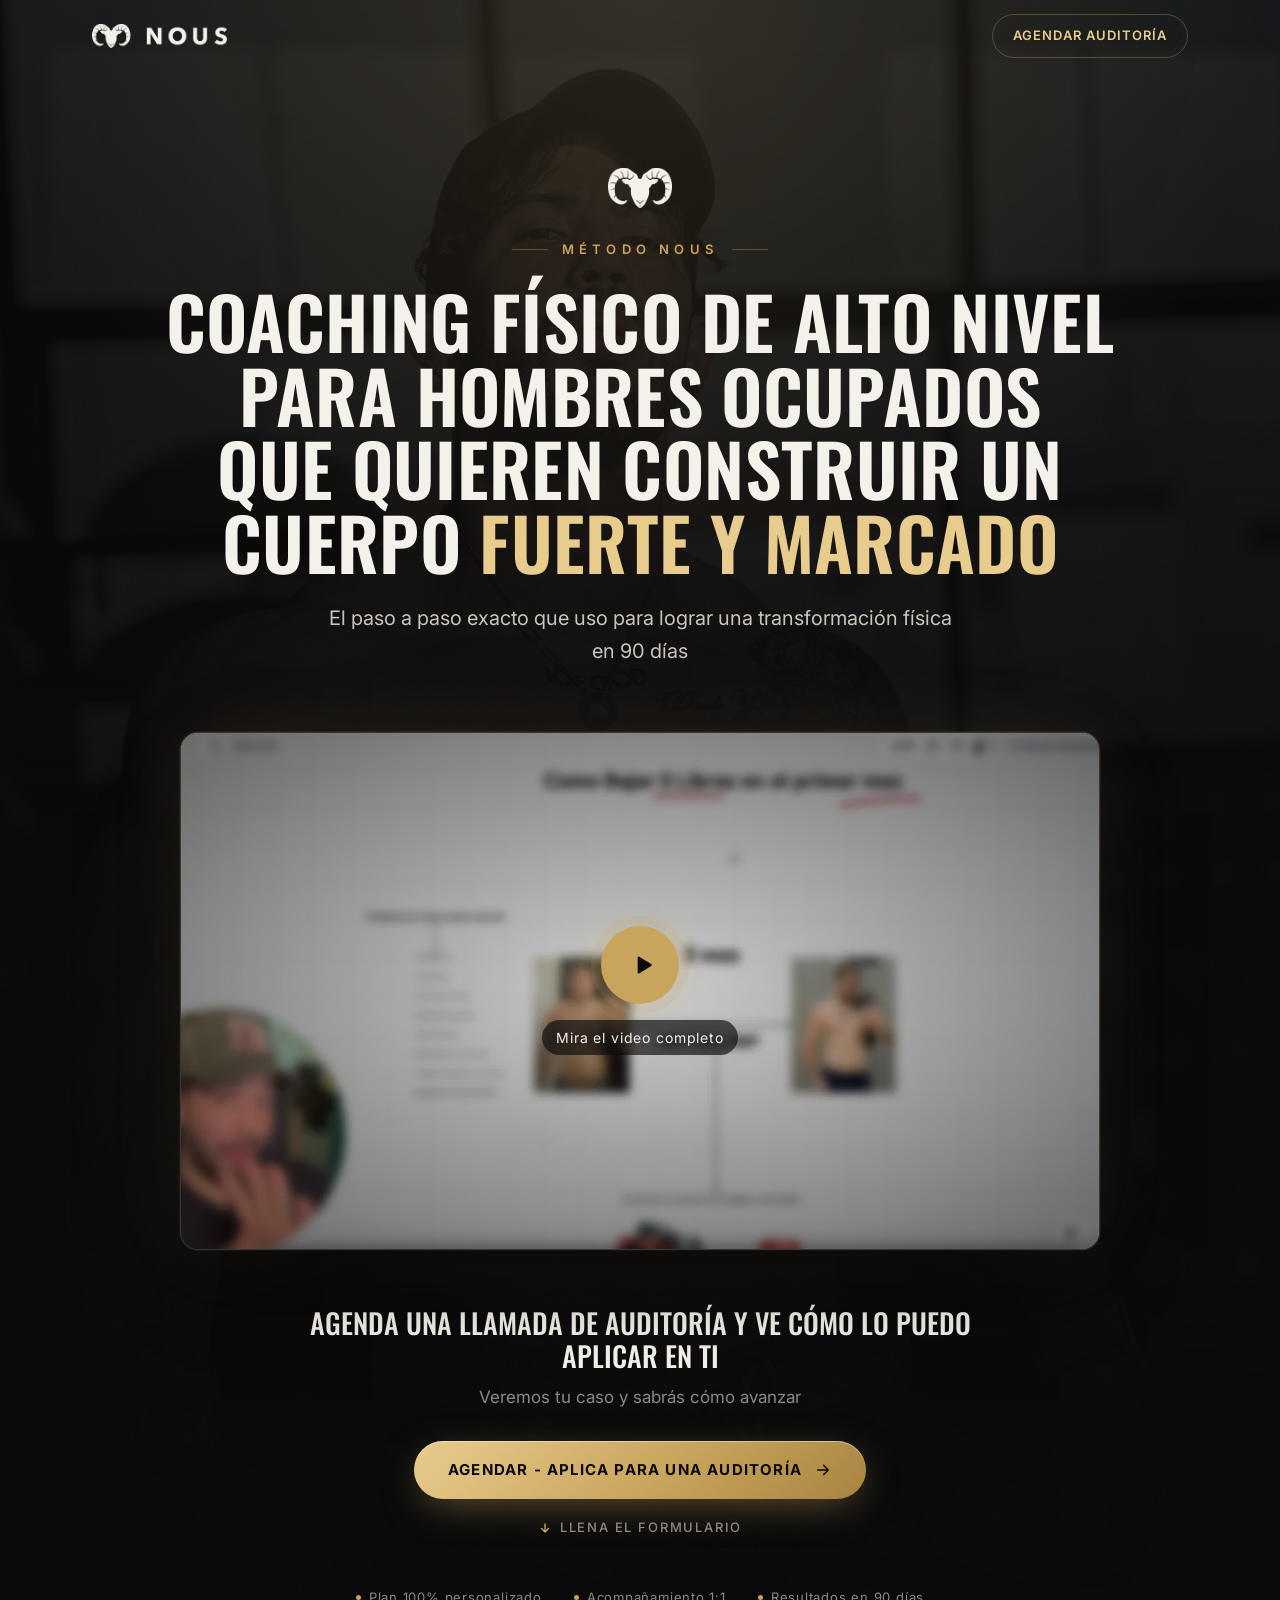
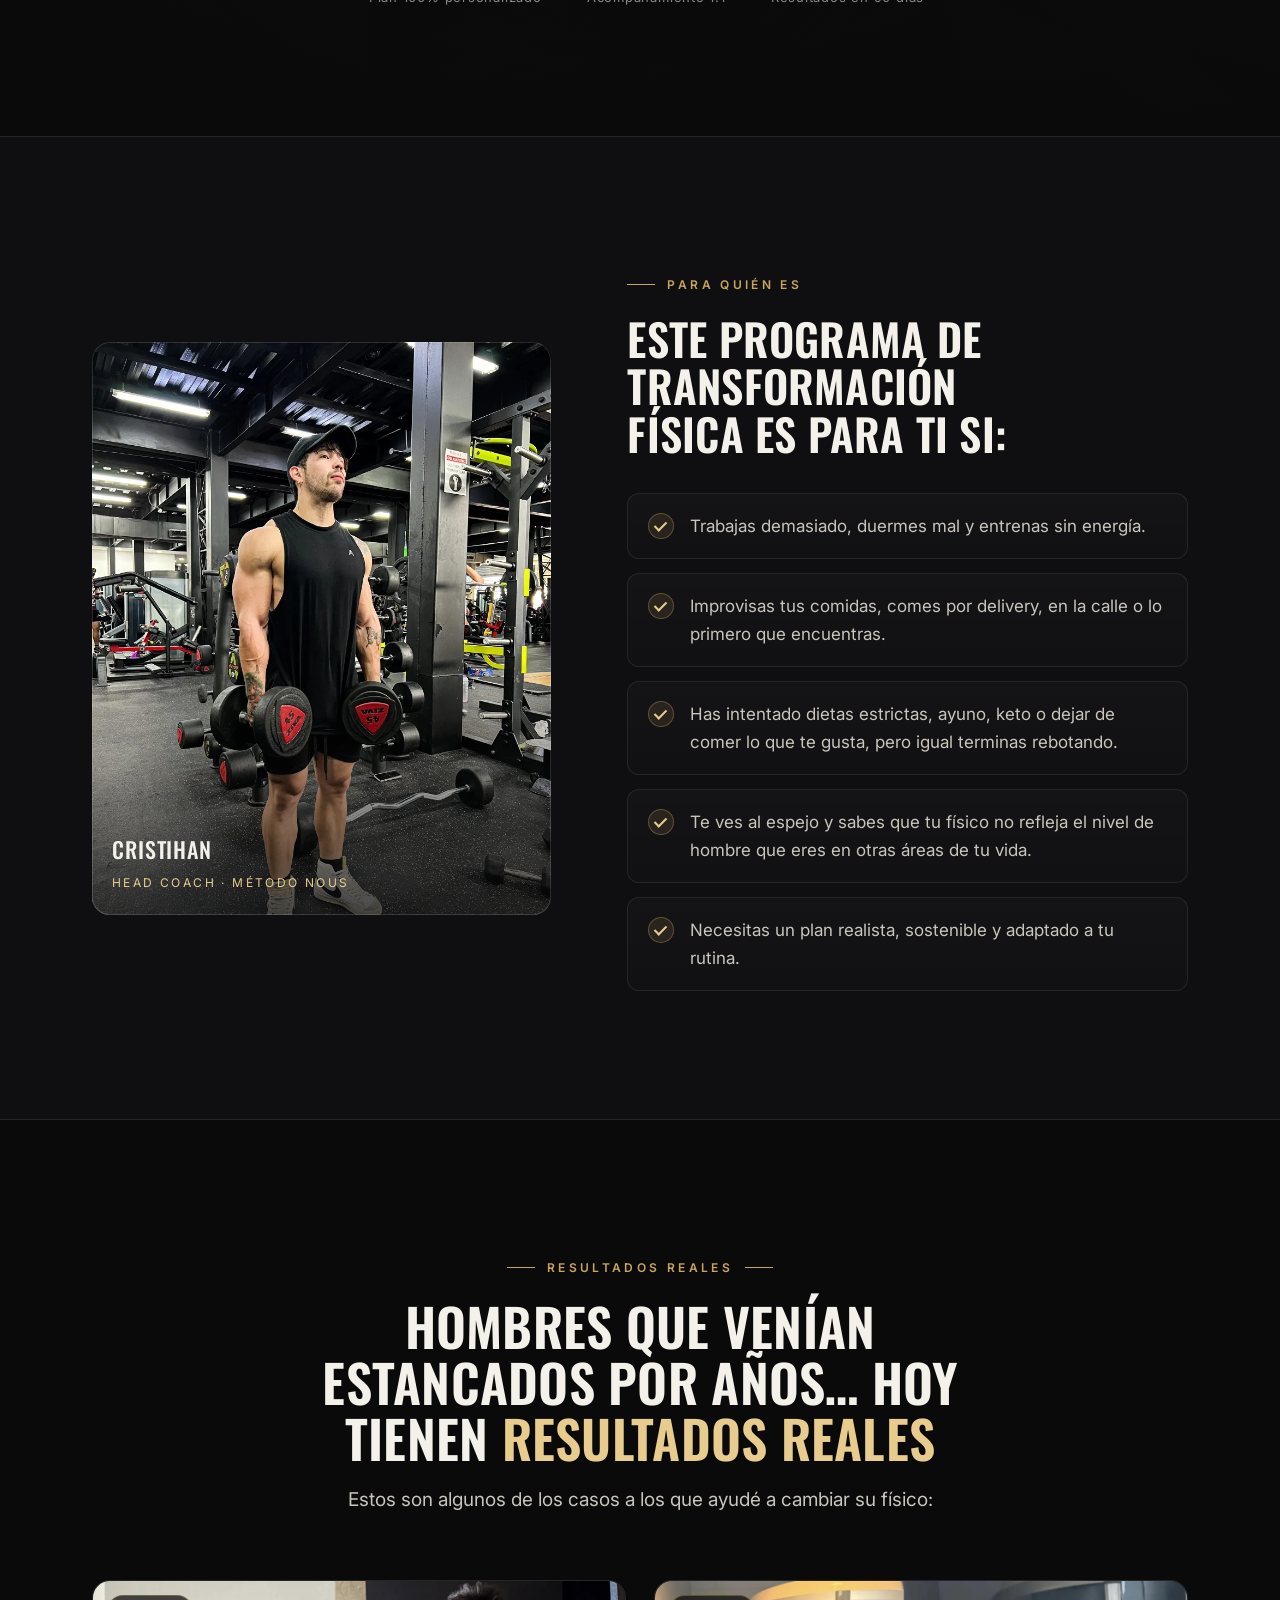
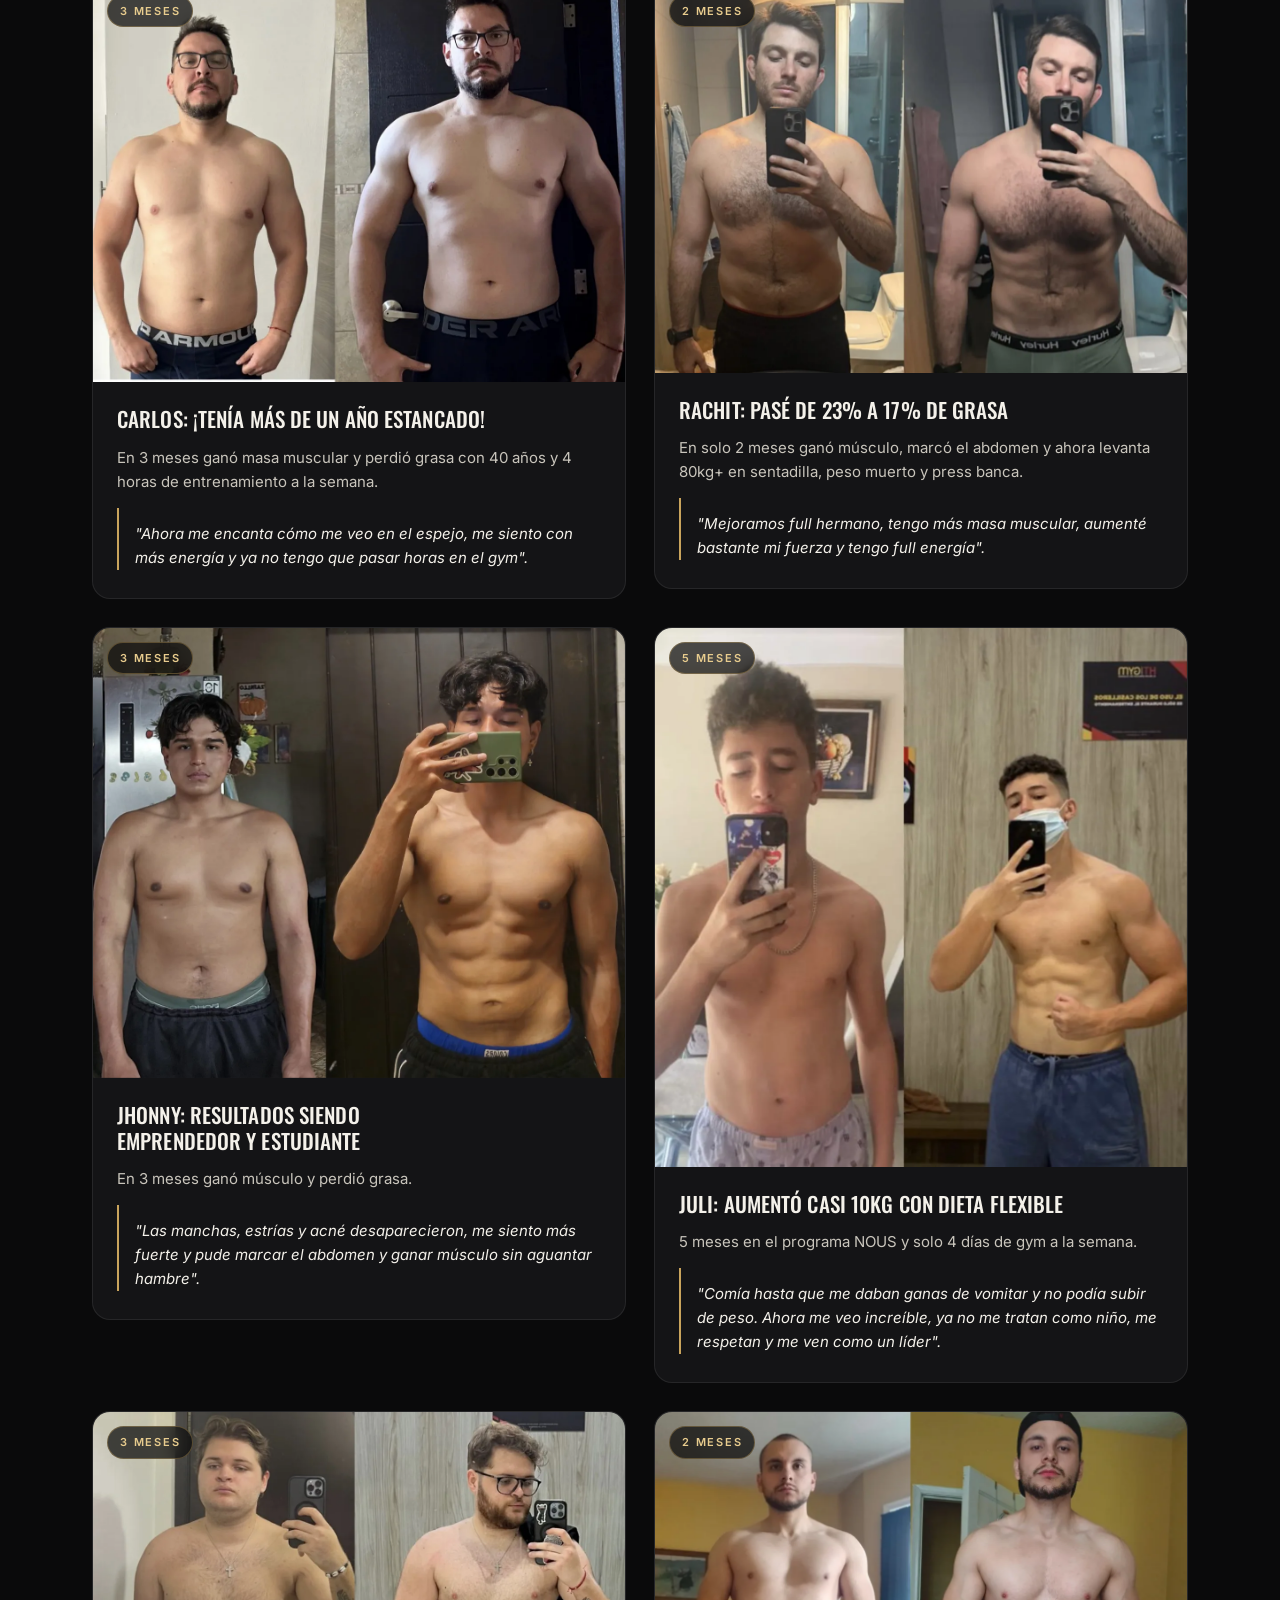
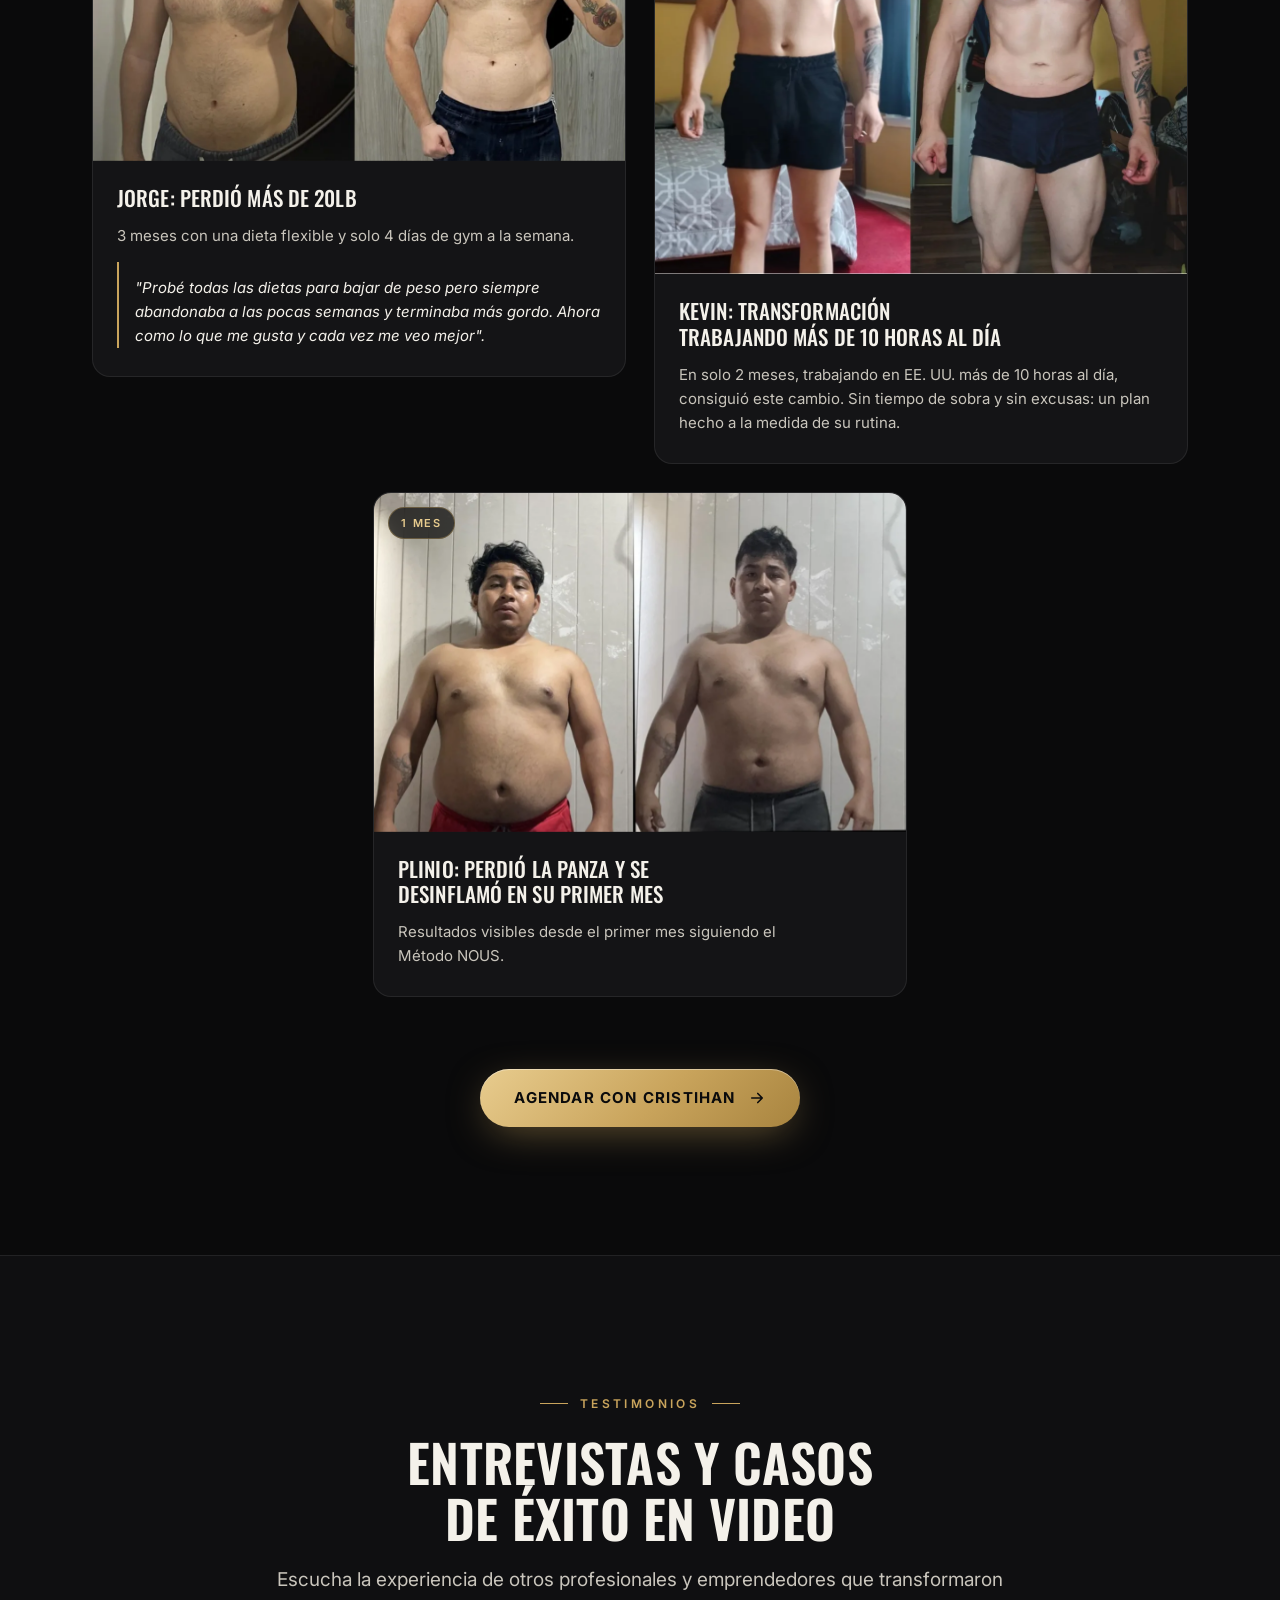
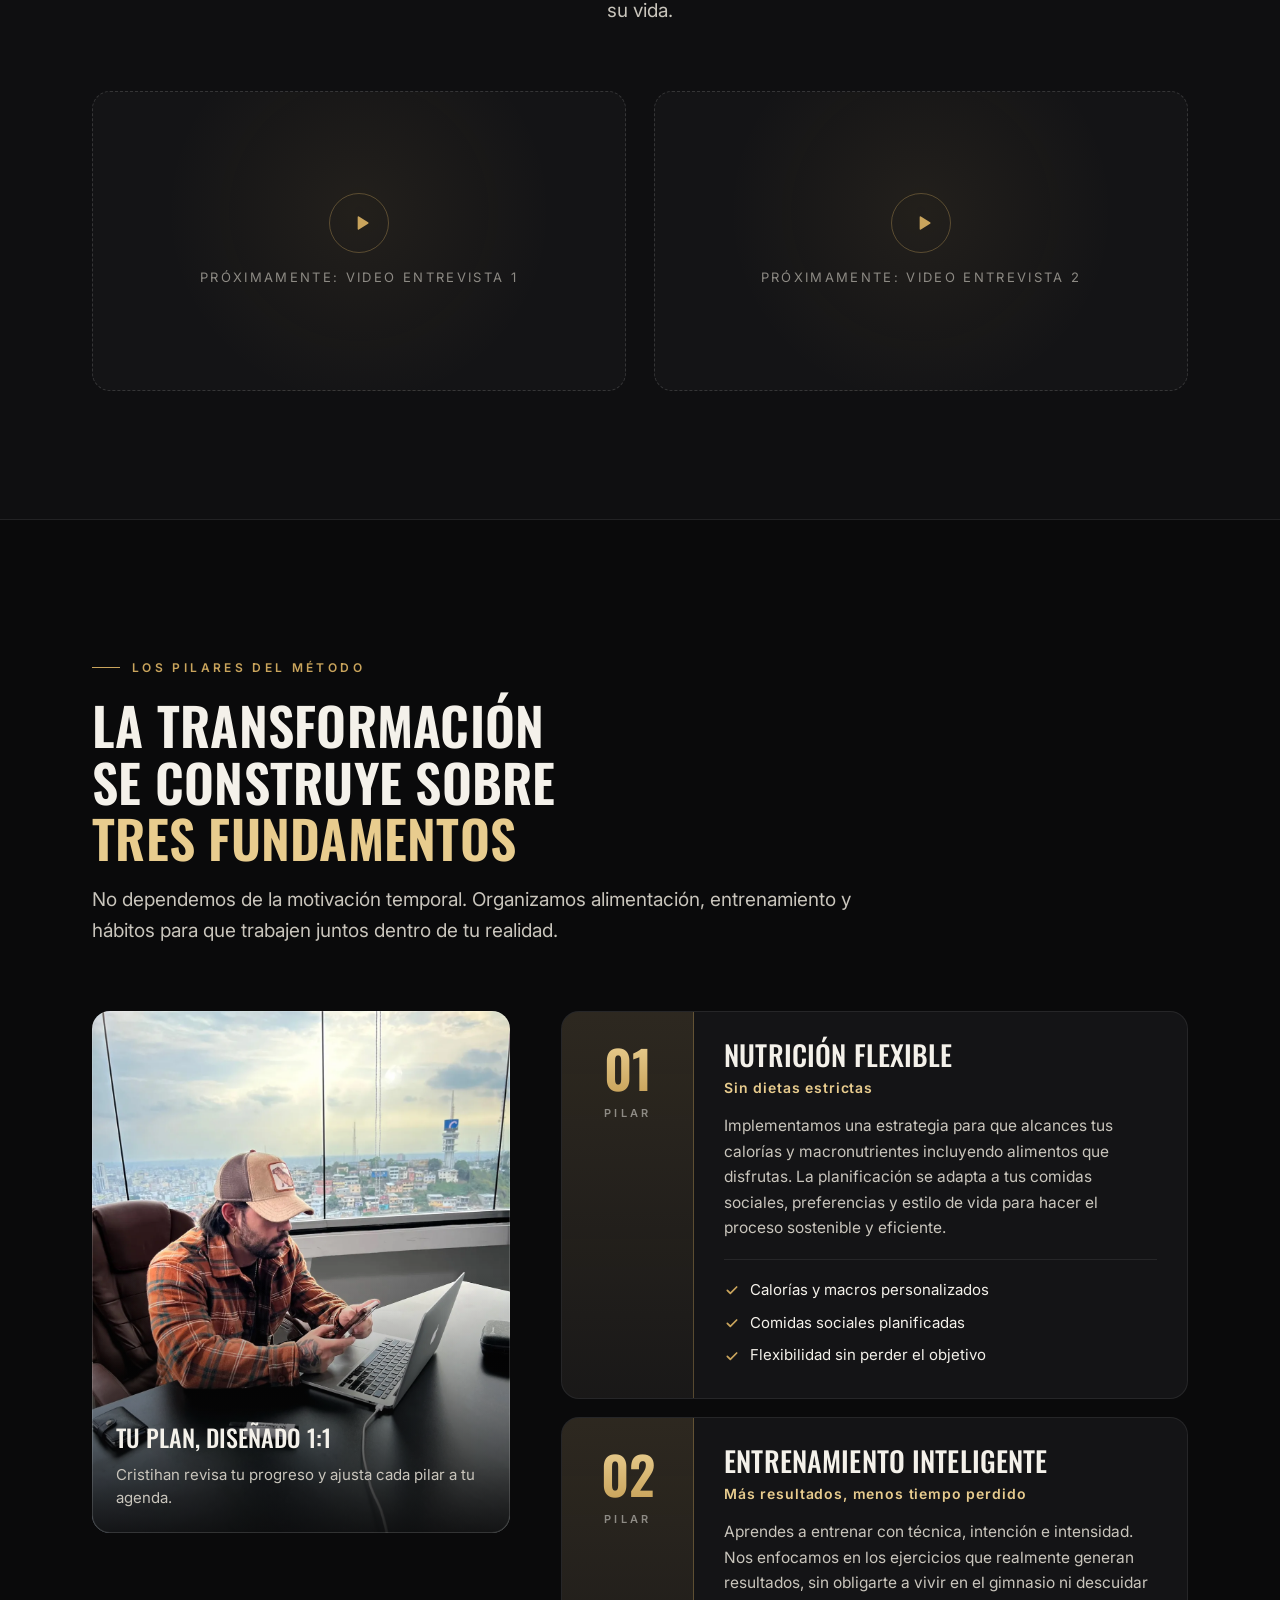
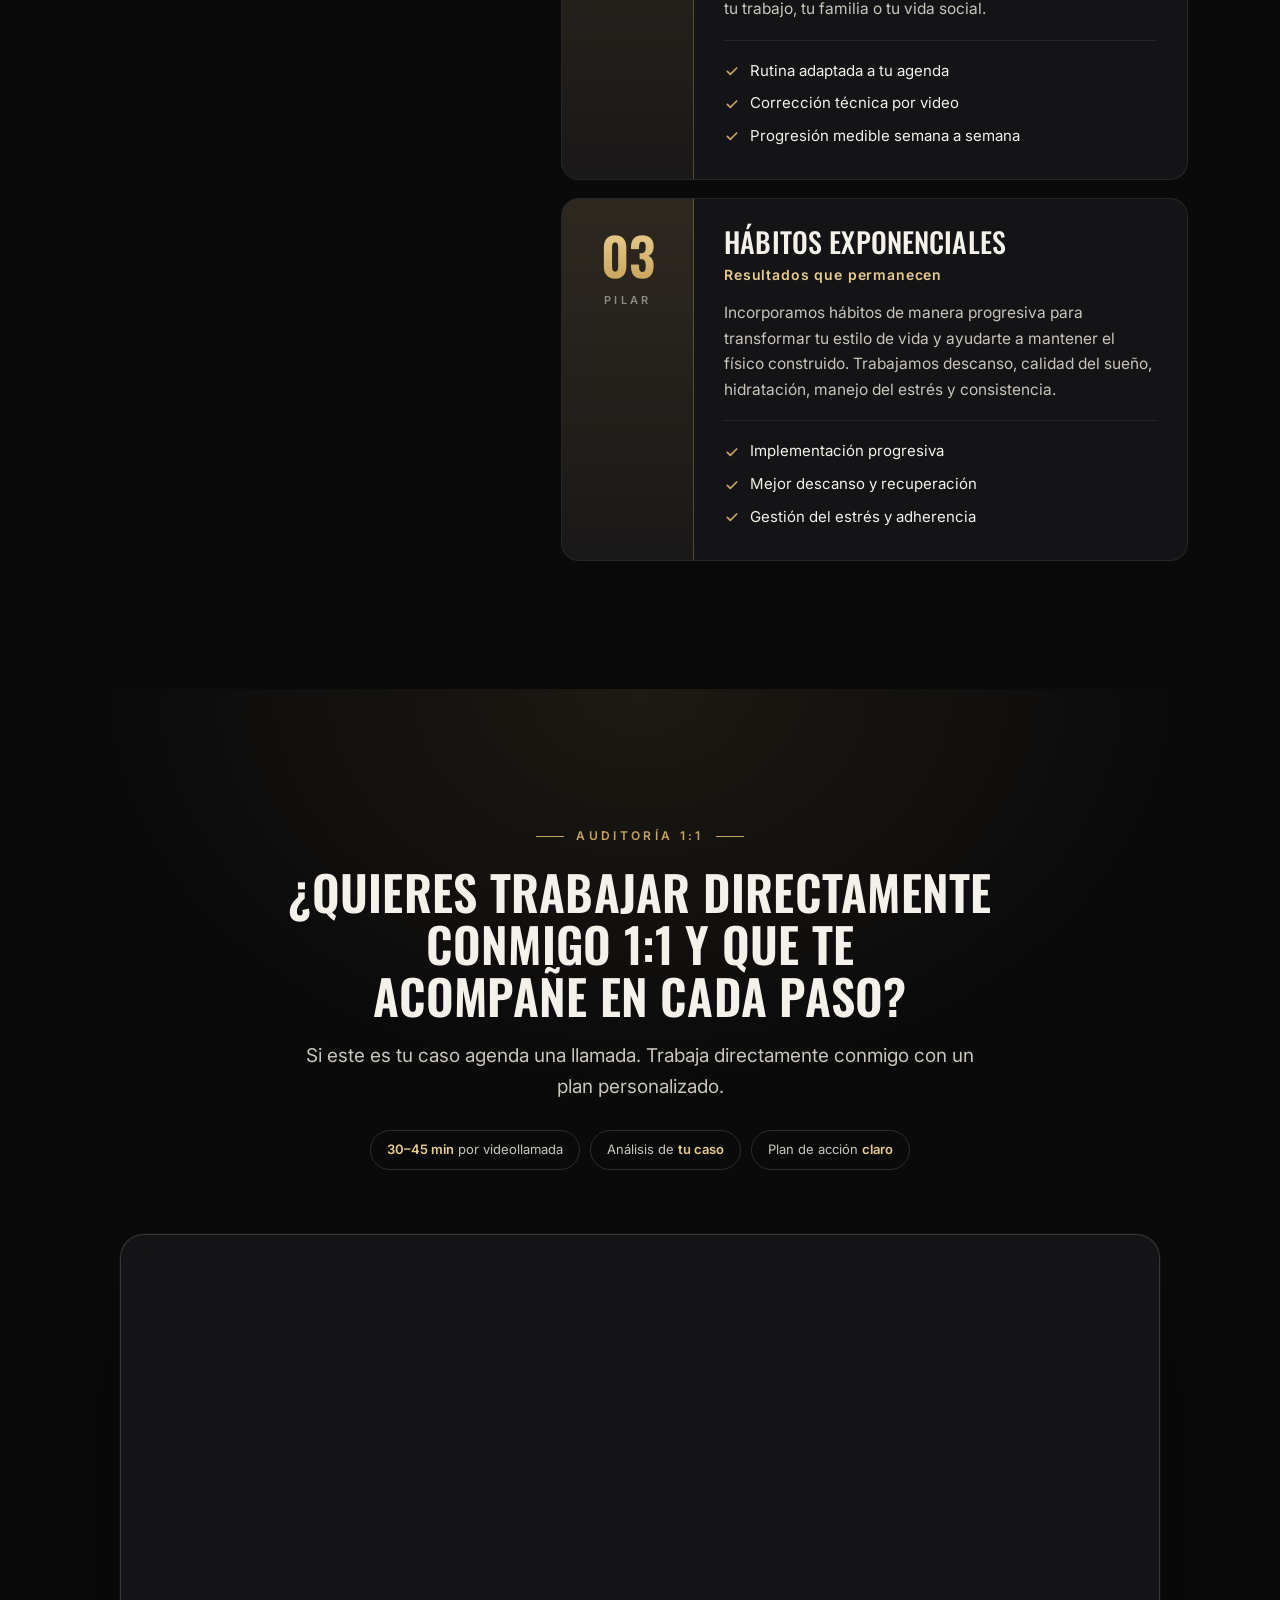
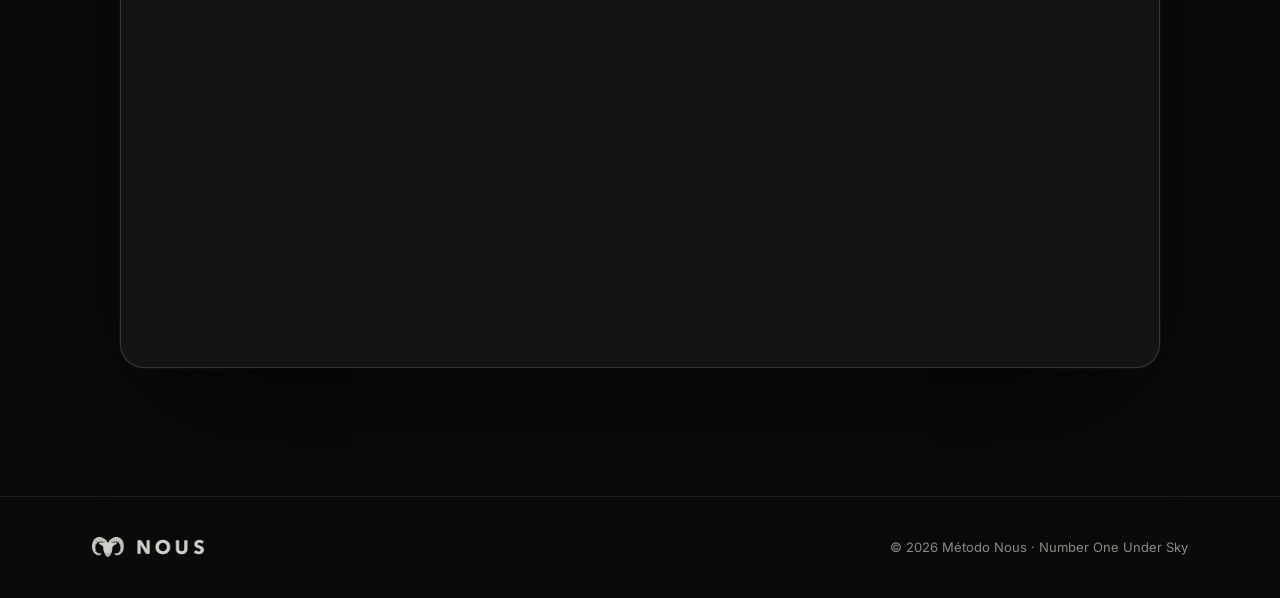
==== index.html @ 7b887620 "Video: vuelve a la miniatura con clic en computador y reproductor directo en celular La capa sobre e" ====
<!DOCTYPE html>
<html lang="es" class="no-js">
<head>
    <meta charset="UTF-8">
    <meta name="viewport" content="width=device-width, initial-scale=1.0, viewport-fit=cover">
    <title>Método Nous - Coaching Físico de Alto Nivel</title>
    <meta name="description" content="Coaching físico de alto nivel para hombres ocupados que quieren construir un cuerpo fuerte y marcado. Transformación física en 90 días.">
    <meta name="theme-color" content="#0a0a0b">
    <link rel="icon" type="image/png" href="assets/favicon.png">
    <link rel="apple-touch-icon" href="assets/apple-touch-icon.png">
    <meta property="og:title" content="Método Nous - Coaching Físico de Alto Nivel">
    <meta property="og:description" content="El paso a paso exacto para lograr una transformación física en 90 días.">
    <meta property="og:image" content="assets/cristihan-gym.webp">

    <link rel="preconnect" href="https://fonts.googleapis.com">
    <link rel="preconnect" href="https://fonts.gstatic.com" crossorigin>
    <link href="https://fonts.googleapis.com/css2?family=Inter:wght@400;500;600;700&family=Oswald:wght@400;500;600&display=swap" rel="stylesheet">
    <link rel="preload" as="image" href="assets/cristihan-gym.webp">
    <link rel="stylesheet" href="styles.css?v=20260930c">
    <script>document.documentElement.classList.remove('no-js');</script>

    <!-- CSS y JS de Calendly para el widget nativo -->
    <link href="https://assets.calendly.com/assets/external/widget.css" rel="stylesheet">
    <script src="https://assets.calendly.com/assets/external/widget.js" type="text/javascript" async></script>
</head>
<body>

    <nav class="nav" aria-label="Principal">
        <div class="container nav-inner">
            <a href="#" class="brand" aria-label="Método Nous - inicio"><img src="assets/logo-nous.png" alt="NOUS" width="600" height="107"></a>
            <a href="#agenda-section" class="btn-ghost">Agendar auditoría</a>
        </div>
    </nav>

    <!-- 1. HERO SECTION -->
    <header class="hero">
        <div class="hero-bg" aria-hidden="true"></div>
        <div class="container">
            <img class="hero-mark reveal" src="assets/nous-carnero.png" alt="" aria-hidden="true" width="600" height="374">
            <h1 class="reveal">MÉTODO NOUS</h1>
            <h2 class="reveal" data-delay="1">Coaching físico de alto nivel para hombres ocupados que quieren construir un cuerpo <em>fuerte y marcado</em></h2>
            <p class="hero-sub reveal" data-delay="2">El paso a paso exacto que uso para lograr una transformación física en 90 días</p>

            <!-- Video Principal (Vimeo): pon el ID del video en data-vimeo-id -->
            <div class="hero-video reveal" data-delay="3">
                <div class="video-frame video-container-vimeo" data-vimeo-id="1231065280" data-ready-label="Mira el video completo" aria-label="Video principal Método Nous">
                    <div class="video-placeholder is-thumb" style="--poster: url('assets/video-miniatura.webp')">
                        <span class="play-btn" aria-hidden="true">
                            <svg viewBox="0 0 24 24" fill="currentColor"><path d="M8 5.14v13.72a1 1 0 0 0 1.5.86l11-6.86a1 1 0 0 0 0-1.72l-11-6.86A1 1 0 0 0 8 5.14Z"/></svg>
                        </span>
                        <span data-video-label>Video disponible muy pronto</span>
                    </div>
                </div>
            </div>

            <p class="sub-cta reveal">Agenda una llamada de auditoría y ve cómo lo puedo aplicar en ti</p>
            <p class="sub-cta-note reveal">Veremos tu caso y sabrás cómo avanzar</p>

            <!-- Botón de anclaje que baja directo al Calendly -->
            <a href="#agenda-section" class="btn-cta reveal">
                AGENDAR - Aplica para una auditoría
                <svg viewBox="0 0 24 24" fill="none" stroke="currentColor" stroke-width="2.2" stroke-linecap="round" stroke-linejoin="round" aria-hidden="true"><path d="M5 12h14M13 6l6 6-6 6"/></svg>
            </a>
            <div>
                <p class="form-hint">
                    <svg viewBox="0 0 24 24" fill="none" stroke="currentColor" stroke-width="2.4" stroke-linecap="round" stroke-linejoin="round" aria-hidden="true"><path d="M12 5v14M6 13l6 6 6-6"/></svg>
                    Llena el formulario
                </p>
            </div>

            <div class="trust-row reveal">
                <span>Plan 100% personalizado</span>
                <span>Acompañamiento 1:1</span>
                <span>Resultados en 90 días</span>
            </div>
        </div>
    </header>

    <main>
        <!-- 2. QUALIFICATION SECTION (Para quién es) -->
        <section class="section qualification">
            <div class="container split">
                <figure class="portrait reveal" style="margin:0">
                    <img src="assets/cristihan-entreno.webp" alt="Cristihan entrenando con mancuernas" loading="lazy" width="841" height="1125">
                    <figcaption class="portrait-tag">
                        <div>
                            <strong>Cristihan</strong>
                            <span>Head Coach · Método Nous</span>
                        </div>
                    </figcaption>
                </figure>

                <div>
                    <span class="eyebrow reveal">Para quién es</span>
                    <h3 class="reveal" data-delay="1">Este programa de transformación física es para ti si:</h3>
                    <ul class="check-list">
                        <li class="reveal">Trabajas demasiado, duermes mal y entrenas sin energía.</li>
                        <li class="reveal" data-delay="1">Improvisas tus comidas, comes por delivery, en la calle o lo primero que encuentras.</li>
                        <li class="reveal" data-delay="2">Has intentado dietas estrictas, ayuno, keto o dejar de comer lo que te gusta, pero igual terminas rebotando.</li>
                        <li class="reveal" data-delay="1">Te ves al espejo y sabes que tu físico no refleja el nivel de hombre que eres en otras áreas de tu vida.</li>
                        <li class="reveal" data-delay="2">Necesitas un plan realista, sostenible y adaptado a tu rutina.</li>
                    </ul>
                </div>
            </div>
        </section>

        <!-- 3. CASOS DE ÉXITO (Antes y Después) -->
        <section class="section results-gallery">
            <div class="container">
                <div class="section-head center">
                    <span class="eyebrow reveal">Resultados reales</span>
                    <h3 class="section-title reveal" data-delay="1">Hombres que venían estancados por años… hoy tienen <span class="gold">resultados reales</span></h3>
                    <p class="section-lead reveal" data-delay="2">Estos son algunos de los casos a los que ayudé a cambiar su físico:</p>
                </div>

                <div class="grid-casos">
                    <!-- Caso Carlos -->
                    <article class="caso-card reveal">
                        <div class="caso-media" data-label="Foto Carlos">
                            <span class="caso-badge">3 meses</span>
                            <img src="assets/carlos.webp" alt="Carlos - Transformación Física Método Nous" loading="lazy">
                        </div>
                        <div class="caso-body">
                            <h4>Carlos: ¡tenía más de un año estancado!</h4>
                            <p>En 3 meses ganó masa muscular y perdió grasa con 40 años y 4 horas de entrenamiento a la semana.</p>
                            <blockquote>"Ahora me encanta cómo me veo en el espejo, me siento con más energía y ya no tengo que pasar horas en el gym".</blockquote>
                        </div>
                    </article>

                    <!-- Caso Rachit -->
                    <article class="caso-card reveal" data-delay="1">
                        <div class="caso-media" data-label="Foto Rachit">
                            <span class="caso-badge">2 meses</span>
                            <img src="assets/rachit.webp" alt="Rachit - Transformación Física Método Nous" loading="lazy">
                        </div>
                        <div class="caso-body">
                            <h4>Rachit: Pasé de 23% a 17% de grasa</h4>
                            <p>En solo 2 meses ganó músculo, marcó el abdomen y ahora levanta 80kg+ en sentadilla, peso muerto y press banca.</p>
                            <blockquote>"Mejoramos full hermano, tengo más masa muscular, aumenté bastante mi fuerza y tengo full energía".</blockquote>
                        </div>
                    </article>

                    <!-- Caso Jhonny -->
                    <article class="caso-card reveal" data-delay="2">
                        <div class="caso-media" data-label="Foto Jhonny">
                            <span class="caso-badge">3 meses</span>
                            <img src="assets/jhonny.webp" alt="Jhonny - Transformación Física Método Nous" loading="lazy">
                        </div>
                        <div class="caso-body">
                            <h4>Jhonny: Resultados siendo emprendedor y estudiante</h4>
                            <p>En 3 meses ganó músculo y perdió grasa.</p>
                            <blockquote>"Las manchas, estrías y acné desaparecieron, me siento más fuerte y pude marcar el abdomen y ganar músculo sin aguantar hambre".</blockquote>
                        </div>
                    </article>

                    <!-- Caso Juli -->
                    <article class="caso-card reveal">
                        <div class="caso-media" data-label="Foto Juli">
                            <span class="caso-badge">5 meses</span>
                            <img src="assets/juli.webp" alt="Juli - Aumento de masa muscular Método Nous" loading="lazy">
                        </div>
                        <div class="caso-body">
                            <h4>Juli: Aumentó casi 10kg con dieta flexible</h4>
                            <p>5 meses en el programa NOUS y solo 4 días de gym a la semana.</p>
                            <blockquote>"Comía hasta que me daban ganas de vomitar y no podía subir de peso. Ahora me veo increíble, ya no me tratan como niño, me respetan y me ven como un líder".</blockquote>
                        </div>
                    </article>

                    <!-- Caso Jorge -->
                    <article class="caso-card reveal" data-delay="1">
                        <div class="caso-media" data-label="Foto Jorge">
                            <span class="caso-badge">3 meses</span>
                            <img src="assets/jorge.webp" alt="Jorge - Adiós al efecto rebote Método Nous" loading="lazy">
                        </div>
                        <div class="caso-body">
                            <h4>Jorge: Perdió más de 20lb</h4>
                            <p>3 meses con una dieta flexible y solo 4 días de gym a la semana.</p>
                            <blockquote>"Probé todas las dietas para bajar de peso pero siempre abandonaba a las pocas semanas y terminaba más gordo. Ahora como lo que me gusta y cada vez me veo mejor".</blockquote>
                        </div>
                    </article>

                    <!-- Caso Kevin -->
                    <article class="caso-card reveal" data-delay="2">
                        <div class="caso-media" data-label="Foto Kevin">
                            <span class="caso-badge">2 meses</span>
                            <img src="assets/kevin.webp" alt="Kevin - Transformación Física Método Nous" loading="lazy">
                        </div>
                        <div class="caso-body">
                            <h4>Kevin: Transformación trabajando más de 10 horas al día</h4>
                            <p>En solo 2 meses, trabajando en EE. UU. más de 10 horas al día, consiguió este cambio. Sin tiempo de sobra y sin excusas: un plan hecho a la medida de su rutina.</p>
                        </div>
                    </article>

                    <!-- Caso Plinio -->
                    <article class="caso-card reveal">
                        <div class="caso-media" data-label="Foto Plinio">
                            <span class="caso-badge">1 mes</span>
                            <img src="assets/plinio.webp" alt="Plinio - Transformación Física Método Nous" loading="lazy">
                        </div>
                        <div class="caso-body">
                            <h4>Plinio: Perdió la panza y se desinflamó en su primer mes</h4>
                            <p>Resultados visibles desde el primer mes siguiendo el Método NOUS.</p>
                        </div>
                    </article>
                </div>

                <div class="section-cta reveal">
                    <a href="#agenda-section" class="btn-cta">
                        AGENDAR CON CRISTIHAN
                        <svg viewBox="0 0 24 24" fill="none" stroke="currentColor" stroke-width="2.2" stroke-linecap="round" stroke-linejoin="round" aria-hidden="true"><path d="M5 12h14M13 6l6 6-6 6"/></svg>
                    </a>
                </div>
            </div>
        </section>

        <!-- 4. ENTREVISTAS / TESTIMONIOS EN VIDEO -->
        <section class="section video-testimonials">
            <div class="container">
                <div class="section-head center">
                    <span class="eyebrow reveal">Testimonios</span>
                    <h3 class="section-title reveal" data-delay="1">Entrevistas y casos de éxito en video</h3>
                    <p class="section-lead reveal" data-delay="2">Escucha la experiencia de otros profesionales y emprendedores que transformaron su vida.</p>
                </div>
                <div class="video-grid-placeholder">
                    <!-- Para activar: pon el ID de Vimeo en data-vimeo-id -->
                    <div class="video-box reveal" data-vimeo-id="" data-ready-label="Ver entrevista" aria-label="Video entrevista 1">
                        <span class="play-btn" aria-hidden="true"><svg viewBox="0 0 24 24" fill="currentColor"><path d="M8 5.14v13.72a1 1 0 0 0 1.5.86l11-6.86a1 1 0 0 0 0-1.72l-11-6.86A1 1 0 0 0 8 5.14Z"/></svg></span>
                        <p data-video-label>Próximamente: Video Entrevista 1</p>
                    </div>
                    <div class="video-box reveal" data-delay="1" data-vimeo-id="" data-ready-label="Ver entrevista" aria-label="Video entrevista 2">
                        <span class="play-btn" aria-hidden="true"><svg viewBox="0 0 24 24" fill="currentColor"><path d="M8 5.14v13.72a1 1 0 0 0 1.5.86l11-6.86a1 1 0 0 0 0-1.72l-11-6.86A1 1 0 0 0 8 5.14Z"/></svg></span>
                        <p data-video-label>Próximamente: Video Entrevista 2</p>
                    </div>
                </div>
            </div>
        </section>

        <!-- 5. PILARES DEL MÉTODO -->
        <section class="section pilares">
            <div class="container">
                <div class="section-head">
                    <span class="eyebrow reveal">Los pilares del método</span>
                    <h3 class="section-title reveal" data-delay="1">La transformación se construye sobre <span class="gold">tres fundamentos</span></h3>
                    <p class="section-lead reveal" data-delay="2">No dependemos de la motivación temporal. Organizamos alimentación, entrenamiento y hábitos para que trabajen juntos dentro de tu realidad.</p>
                </div>

                <div class="pilares-grid">
                    <figure class="pilares-photo reveal">
                        <img src="assets/cristihan-oficina.webp" alt="Cristihan diseñando planes personalizados desde su oficina" loading="lazy" width="1200" height="1600">
                        <figcaption>
                            <strong>Tu plan, diseñado 1:1</strong>
                            <span>Cristihan revisa tu progreso y ajusta cada pilar a tu agenda.</span>
                        </figcaption>
                    </figure>

                    <div class="pilares-list">
                    <article class="pilar reveal">
                        <div class="pilar-num"><span>01</span><small>Pilar</small></div>
                        <div class="pilar-body">
                            <h4>Nutrición flexible</h4>
                            <p class="pilar-sub">Sin dietas estrictas</p>
                            <p>Implementamos una estrategia para que alcances tus calorías y macronutrientes incluyendo alimentos que disfrutas. La planificación se adapta a tus comidas sociales, preferencias y estilo de vida para hacer el proceso sostenible y eficiente.</p>
                            <ul>
                                <li><svg viewBox="0 0 24 24" fill="none" stroke="currentColor" stroke-width="2.6" stroke-linecap="round" stroke-linejoin="round" aria-hidden="true"><path d="M5 12.5l4.5 4.5L19 7.5"/></svg>Calorías y macros personalizados</li>
                                <li><svg viewBox="0 0 24 24" fill="none" stroke="currentColor" stroke-width="2.6" stroke-linecap="round" stroke-linejoin="round" aria-hidden="true"><path d="M5 12.5l4.5 4.5L19 7.5"/></svg>Comidas sociales planificadas</li>
                                <li><svg viewBox="0 0 24 24" fill="none" stroke="currentColor" stroke-width="2.6" stroke-linecap="round" stroke-linejoin="round" aria-hidden="true"><path d="M5 12.5l4.5 4.5L19 7.5"/></svg>Flexibilidad sin perder el objetivo</li>
                            </ul>
                        </div>
                    </article>

                    <article class="pilar reveal" data-delay="1">
                        <div class="pilar-num"><span>02</span><small>Pilar</small></div>
                        <div class="pilar-body">
                            <h4>Entrenamiento inteligente</h4>
                            <p class="pilar-sub">Más resultados, menos tiempo perdido</p>
                            <p>Aprendes a entrenar con técnica, intención e intensidad. Nos enfocamos en los ejercicios que realmente generan resultados, sin obligarte a vivir en el gimnasio ni descuidar tu trabajo, tu familia o tu vida social.</p>
                            <ul>
                                <li><svg viewBox="0 0 24 24" fill="none" stroke="currentColor" stroke-width="2.6" stroke-linecap="round" stroke-linejoin="round" aria-hidden="true"><path d="M5 12.5l4.5 4.5L19 7.5"/></svg>Rutina adaptada a tu agenda</li>
                                <li><svg viewBox="0 0 24 24" fill="none" stroke="currentColor" stroke-width="2.6" stroke-linecap="round" stroke-linejoin="round" aria-hidden="true"><path d="M5 12.5l4.5 4.5L19 7.5"/></svg>Corrección técnica por video</li>
                                <li><svg viewBox="0 0 24 24" fill="none" stroke="currentColor" stroke-width="2.6" stroke-linecap="round" stroke-linejoin="round" aria-hidden="true"><path d="M5 12.5l4.5 4.5L19 7.5"/></svg>Progresión medible semana a semana</li>
                            </ul>
                        </div>
                    </article>

                    <article class="pilar reveal" data-delay="2">
                        <div class="pilar-num"><span>03</span><small>Pilar</small></div>
                        <div class="pilar-body">
                            <h4>Hábitos exponenciales</h4>
                            <p class="pilar-sub">Resultados que permanecen</p>
                            <p>Incorporamos hábitos de manera progresiva para transformar tu estilo de vida y ayudarte a mantener el físico construido. Trabajamos descanso, calidad del sueño, hidratación, manejo del estrés y consistencia.</p>
                            <ul>
                                <li><svg viewBox="0 0 24 24" fill="none" stroke="currentColor" stroke-width="2.6" stroke-linecap="round" stroke-linejoin="round" aria-hidden="true"><path d="M5 12.5l4.5 4.5L19 7.5"/></svg>Implementación progresiva</li>
                                <li><svg viewBox="0 0 24 24" fill="none" stroke="currentColor" stroke-width="2.6" stroke-linecap="round" stroke-linejoin="round" aria-hidden="true"><path d="M5 12.5l4.5 4.5L19 7.5"/></svg>Mejor descanso y recuperación</li>
                                <li><svg viewBox="0 0 24 24" fill="none" stroke="currentColor" stroke-width="2.6" stroke-linecap="round" stroke-linejoin="round" aria-hidden="true"><path d="M5 12.5l4.5 4.5L19 7.5"/></svg>Gestión del estrés y adherencia</li>
                            </ul>
                        </div>
                    </article>
                    </div>
                </div>
            </div>
        </section>

        <!-- 6. ZONA DE AGENDA DIRECTA (CALENDLY INLINE WIDGET) -->
        <section id="agenda-section" class="section booking-zone">
            <div class="container">
                <div class="section-head center">
                    <span class="eyebrow reveal">Auditoría 1:1</span>
                    <h3 class="reveal" data-delay="1">¿Quieres trabajar directamente conmigo 1:1 y que te acompañe en cada paso?</h3>
                    <p class="section-lead reveal" data-delay="2">Si este es tu caso agenda una llamada. Trabaja directamente conmigo con un plan personalizado.</p>
                    <ul class="booking-perks reveal" data-delay="3">
                        <li><b>30–45 min</b> por videollamada</li>
                        <li>Análisis de <b>tu caso</b></li>
                        <li>Plan de acción <b>claro</b></li>
                    </ul>
                </div>

                <div class="booking-card reveal">
                    <!-- Widget de Calendly Incrustado -->
                    <div id="calendly-inline-widget" style="min-width:320px;height:700px;"></div>
                </div>
            </div>

            <script type="text/javascript">
                // Cambia por tu enlace real de Calendly (ej: https://calendly.com/tu-usuario/auditoria)
                var CALENDLY_URL = 'https://calendly.com/d/d3zb-9t3-qxd/metodo-nous-team-page';

                window.addEventListener('load', function () {
                    if (!window.Calendly) return;
                    // Colores del widget a juego con la web (requiere plan de pago de Calendly)
                    var sep = CALENDLY_URL.indexOf('?') === -1 ? '?' : '&';
                    Calendly.initInlineWidget({
                        url: CALENDLY_URL + sep + 'hide_gdpr_banner=1&background_color=141416&text_color=f4f1ea&primary_color=c9a45c',
                        parentElement: document.getElementById('calendly-inline-widget'),
                        prefill: {},
                        utm: {}
                    });
                });

                // Al agendar: Calendly redirige a gracias.html con los datos de la cita
                // (configurado en Calendly). Si en 2,5 s no lo ha hecho, redirigimos sin datos.
                window.addEventListener('message', function (e) {
                    if (e.origin !== 'https://calendly.com') return;
                    if (e.data && e.data.event === 'calendly.event_scheduled') {
                        setTimeout(function () { window.location.href = 'gracias.html'; }, 2500);
                    }
                });
            </script>
        </section>
    </main>

    <footer class="footer">
        <div class="container">
            <span class="brand brand-footer"><img src="assets/logo-nous.png" alt="NOUS" width="600" height="107"></span>
            <span>© <span id="year">2026</span> Método Nous · Number One Under Sky</span>
        </div>
    </footer>

    <div class="sticky-cta">
        <a href="#agenda-section" class="btn-cta">Agendar auditoría</a>
    </div>

    <script src="main.js?v=20260930c" defer></script>
    <script>document.getElementById('year').textContent = new Date().getFullYear();</script>
</body>
</html>
---- styles.css ----
/* ==========================================================================
   MÉTODO NOUS — Dark premium
   ========================================================================== */

:root {
  --bg: #0a0a0b;
  --bg-2: #0f0f11;
  --surface: #141416;
  --surface-2: #1b1b1e;
  --line: rgba(255, 255, 255, 0.08);
  --line-strong: rgba(255, 255, 255, 0.14);

  --text: #f4f1ea;
  --text-2: #c9c5bc;
  --muted: #8d8a84;

  --gold: #c9a45c;
  --gold-2: #e8cc8e;
  --gold-soft: rgba(201, 164, 92, 0.12);
  --gold-line: rgba(201, 164, 92, 0.35);

  --font-display: "Oswald", "Arial Narrow", sans-serif;
  --font-body: "Inter", system-ui, -apple-system, "Segoe UI", sans-serif;

  --radius: 18px;
  --radius-sm: 12px;
  --container: 1160px;
  --gutter: clamp(16px, 4vw, 32px);
  --section-y: clamp(72px, 10vw, 128px);

  --ease: cubic-bezier(0.22, 1, 0.36, 1);
  color-scheme: dark;
}

/* ---------- Base ---------- */
*,
*::before,
*::after { box-sizing: border-box; }

html { scroll-behavior: smooth; -webkit-text-size-adjust: 100%; }

body {
  margin: 0;
  background: var(--bg);
  color: var(--text);
  font-family: var(--font-body);
  font-size: 17px;
  line-height: 1.65;
  -webkit-font-smoothing: antialiased;
  overflow-x: hidden;
}

img { display: block; max-width: 100%; height: auto; }

a { color: inherit; }

h1, h2, h3, h4 {
  margin: 0;
  font-family: var(--font-display);
  font-weight: 600;
  line-height: 1.08;
  letter-spacing: 0.005em;
  text-transform: uppercase;
  text-wrap: balance;
}

p { margin: 0; text-wrap: pretty; }

::selection { background: var(--gold); color: #0a0a0b; }

:focus-visible { outline: 2px solid var(--gold-2); outline-offset: 3px; border-radius: 6px; }

.container {
  width: 100%;
  max-width: var(--container);
  margin-inline: auto;
  padding-inline: var(--gutter);
}

.section { padding-block: var(--section-y); position: relative; }

.section-head { max-width: 760px; margin-bottom: clamp(40px, 6vw, 64px); }
.section-head.center { margin-inline: auto; text-align: center; }

.section-title { font-size: clamp(30px, 4.6vw, 52px); }

.section-lead { margin-top: 18px; color: var(--text-2); font-size: clamp(16px, 1.6vw, 19px); }

.eyebrow {
  display: inline-flex;
  align-items: center;
  gap: 12px;
  margin-bottom: 20px;
  color: var(--gold);
  font-family: var(--font-body);
  font-size: 12px;
  font-weight: 600;
  letter-spacing: 0.28em;
  text-transform: uppercase;
}
.eyebrow::before { content: ""; width: 28px; height: 1px; background: currentColor; }
.center .eyebrow::after { content: ""; width: 28px; height: 1px; background: currentColor; }

.gold { color: var(--gold-2); }

/* ---------- Buttons ---------- */
.btn-cta {
  --shine: -120%;
  position: relative;
  display: inline-flex;
  align-items: center;
  justify-content: center;
  gap: 12px;
  min-height: 58px;
  padding: 16px 34px;
  border-radius: 999px;
  background: linear-gradient(135deg, var(--gold-2) 0%, var(--gold) 55%, #a8843f 100%);
  color: #0b0b0c;
  font-family: var(--font-body);
  font-size: 15px;
  font-weight: 700;
  letter-spacing: 0.08em;
  text-transform: uppercase;
  text-decoration: none;
  text-align: center;
  overflow: hidden;
  box-shadow: 0 10px 40px -10px rgba(201, 164, 92, 0.55), inset 0 1px 0 rgba(255, 255, 255, 0.4);
  transition: transform 0.35s var(--ease), box-shadow 0.35s var(--ease);
}
.btn-cta::after {
  content: "";
  position: absolute;
  inset: 0;
  background: linear-gradient(110deg, transparent 30%, rgba(255, 255, 255, 0.45) 50%, transparent 70%);
  transform: translateX(var(--shine));
  transition: transform 0.9s var(--ease);
}
.btn-cta:hover { transform: translateY(-2px); box-shadow: 0 16px 50px -12px rgba(201, 164, 92, 0.75), inset 0 1px 0 rgba(255, 255, 255, 0.4); }
.btn-cta:hover::after { --shine: 120%; }
.btn-cta svg { width: 18px; height: 18px; flex: none; transition: transform 0.35s var(--ease); }
.btn-cta:hover svg { transform: translateX(4px); }

.btn-ghost {
  display: inline-flex;
  align-items: center;
  min-height: 42px;
  padding: 10px 20px;
  border: 1px solid var(--gold-line);
  border-radius: 999px;
  color: var(--gold-2);
  font-size: 13px;
  font-weight: 600;
  letter-spacing: 0.08em;
  text-transform: uppercase;
  text-decoration: none;
  transition: background 0.3s var(--ease), color 0.3s var(--ease);
}
.btn-ghost:hover { background: var(--gold); color: #0b0b0c; }

/* ---------- Nav ---------- */
.nav {
  position: fixed;
  inset: 0 0 auto;
  z-index: 50;
  transition: background 0.4s var(--ease), border-color 0.4s var(--ease), backdrop-filter 0.4s;
  border-bottom: 1px solid transparent;
}
.nav.is-scrolled {
  background: rgba(10, 10, 11, 0.78);
  backdrop-filter: blur(14px) saturate(140%);
  -webkit-backdrop-filter: blur(14px) saturate(140%);
  border-color: var(--line);
}
.nav-inner { display: flex; align-items: center; justify-content: space-between; height: 72px; }

.brand {
  display: inline-flex;
  align-items: center;
  gap: 10px;
  font-family: var(--font-display);
  font-size: 20px;
  font-weight: 600;
  letter-spacing: 0.22em;
  text-decoration: none;
  text-transform: uppercase;
}
.brand img { width: auto; height: 24px; }
.brand-footer img { height: 20px; opacity: 0.85; }

.hero-mark { display: block; width: 64px; height: auto; margin: 0 auto 22px; opacity: 0.9; }

.brand-mark {
  display: grid;
  place-items: center;
  width: 34px;
  height: 34px;
  border: 1px solid var(--gold-line);
  border-radius: 50%;
  color: var(--gold);
  font-size: 15px;
  letter-spacing: 0;
}

/* ---------- Hero ---------- */
.hero {
  position: relative;
  padding: calc(72px + clamp(48px, 8vw, 96px)) 0 var(--section-y);
  text-align: center;
  isolation: isolate;
  overflow: hidden;
}
.hero-bg {
  position: absolute;
  inset: 0;
  z-index: -2;
  background: url("assets/cristihan-gym.webp") center 20% / cover no-repeat;
  opacity: 0.22;
  filter: grayscale(0.4) contrast(1.05);
}
.hero::before {
  content: "";
  position: absolute;
  inset: 0;
  z-index: -1;
  background:
    radial-gradient(ellipse 70% 50% at 50% 0%, rgba(201, 164, 92, 0.16), transparent 70%),
    linear-gradient(180deg, rgba(10, 10, 11, 0.55) 0%, rgba(10, 10, 11, 0.85) 45%, var(--bg) 100%);
}

.hero h1 {
  display: inline-flex;
  align-items: center;
  gap: 14px;
  margin-bottom: 28px;
  color: var(--gold);
  font-family: var(--font-body);
  font-size: 13px;
  font-weight: 600;
  letter-spacing: 0.4em;
}
.hero h1::before,
.hero h1::after { content: ""; width: 36px; height: 1px; background: var(--gold-line); }

.hero h2 {
  max-width: 980px;
  margin-inline: auto;
  font-size: clamp(34px, 6vw, 72px);
  line-height: 1.02;
}
.hero h2 em { font-style: normal; color: var(--gold-2); }

.hero-sub {
  max-width: 640px;
  margin: 24px auto 0;
  color: var(--text-2);
  font-size: clamp(16px, 1.8vw, 20px);
}

.hero-video { max-width: 920px; margin: clamp(40px, 6vw, 64px) auto 0; }

.hero .sub-cta {
  max-width: 680px;
  margin: clamp(40px, 6vw, 56px) auto 0;
  font-family: var(--font-display);
  font-size: clamp(20px, 2.6vw, 28px);
  font-weight: 500;
  line-height: 1.2;
  text-transform: uppercase;
}
.hero .sub-cta-note { margin-top: 10px; color: var(--muted); }
.hero .btn-cta { margin-top: 30px; }

.form-hint {
  display: inline-flex;
  align-items: center;
  gap: 8px;
  margin-top: 18px;
  color: var(--muted);
  font-size: 13px;
  font-weight: 500;
  letter-spacing: 0.14em;
  text-transform: uppercase;
}
.form-hint svg { width: 14px; height: 14px; color: var(--gold); animation: nudge 1.8s var(--ease) infinite; }
@keyframes nudge { 0%, 100% { transform: translateY(0); } 50% { transform: translateY(4px); } }

.trust-row {
  display: flex;
  flex-wrap: wrap;
  justify-content: center;
  gap: 12px 32px;
  margin-top: 44px;
  color: var(--muted);
  font-size: 13px;
  letter-spacing: 0.06em;
}
.trust-row span { display: inline-flex; align-items: center; gap: 8px; }
.trust-row span::before { content: ""; width: 5px; height: 5px; border-radius: 50%; background: var(--gold); }

/* ---------- Video frame ---------- */
.video-frame {
  position: relative;
  aspect-ratio: 16 / 9;
  border-radius: var(--radius);
  overflow: hidden;
  background: var(--surface);
  border: 1px solid var(--line-strong);
  box-shadow: 0 40px 100px -40px rgba(0, 0, 0, 0.9), 0 0 0 1px rgba(201, 164, 92, 0.08), 0 0 80px -20px rgba(201, 164, 92, 0.18);
}
.video-frame iframe { position: absolute; inset: 0; width: 100%; height: 100%; border: 0; }


.video-placeholder {
  position: absolute;
  inset: 0;
  display: grid;
  place-content: center;
  justify-items: center;
  gap: 16px;
  padding: 24px;
  color: var(--text-2);
  font-size: 14px;
  letter-spacing: 0.06em;
  text-align: center;
  background:
    linear-gradient(180deg, rgba(10, 10, 11, 0.2), rgba(10, 10, 11, 0.85)),
    var(--poster, none) center 25% / cover no-repeat,
    var(--surface);
}
.video-placeholder.is-thumb {
  background:
    radial-gradient(ellipse at center, rgba(10, 10, 11, 0.15), rgba(10, 10, 11, 0.6)),
    var(--poster) center / cover no-repeat,
    var(--surface);
}
.video-placeholder.is-thumb [data-video-label] { padding: 6px 14px; border-radius: 999px; background: rgba(10, 10, 11, 0.65); color: var(--text); }
.play-btn {
  display: grid;
  place-items: center;
  width: 78px;
  height: 78px;
  border-radius: 50%;
  background: var(--gold);
  color: #0b0b0c;
  box-shadow: 0 0 0 10px rgba(201, 164, 92, 0.15), 0 0 0 22px rgba(201, 164, 92, 0.06);
  animation: pulse 2.6s var(--ease) infinite;
}
.play-btn svg { width: 26px; height: 26px; margin-left: 4px; }
@keyframes pulse {
  0%, 100% { box-shadow: 0 0 0 10px rgba(201, 164, 92, 0.15), 0 0 0 22px rgba(201, 164, 92, 0.06); }
  50% { box-shadow: 0 0 0 14px rgba(201, 164, 92, 0.1), 0 0 0 30px rgba(201, 164, 92, 0.03); }
}

/* ---------- Qualification ---------- */
.qualification { background: var(--bg-2); border-block: 1px solid var(--line); }

.split {
  display: grid;
  grid-template-columns: minmax(0, 0.9fr) minmax(0, 1.1fr);
  gap: clamp(40px, 6vw, 88px);
  align-items: center;
}

.portrait {
  position: relative;
  border-radius: var(--radius);
  overflow: hidden;
  aspect-ratio: 4 / 5;
  background: var(--surface);
}
.portrait img { width: 100%; height: 100%; object-fit: cover; }
.portrait::after {
  content: "";
  position: absolute;
  inset: 0;
  border-radius: inherit;
  box-shadow: inset 0 0 0 1px var(--line-strong);
  background: linear-gradient(180deg, transparent 55%, rgba(10, 10, 11, 0.75));
}
.portrait-tag {
  position: absolute;
  left: 20px;
  right: 20px;
  bottom: 20px;
  z-index: 1;
  display: flex;
  justify-content: space-between;
  align-items: flex-end;
  gap: 12px;
}
.portrait-tag strong { display: block; font-family: var(--font-display); font-size: 22px; font-weight: 500; letter-spacing: 0.04em; text-transform: uppercase; }
.portrait-tag span { color: var(--gold-2); font-size: 12px; letter-spacing: 0.2em; text-transform: uppercase; }

.qualification h3 { font-size: clamp(28px, 3.8vw, 44px); }

.check-list { list-style: none; margin: 36px 0 0; padding: 0; display: grid; gap: 14px; }
.check-list li {
  position: relative;
  padding: 18px 20px 18px 62px;
  border: 1px solid var(--line);
  border-radius: var(--radius-sm);
  background: linear-gradient(180deg, rgba(255, 255, 255, 0.025), rgba(255, 255, 255, 0.01));
  color: var(--text-2);
  transition: border-color 0.3s var(--ease), background 0.3s var(--ease), transform 0.3s var(--ease);
}
.check-list li:hover { border-color: var(--gold-line); background: var(--gold-soft); transform: translateX(4px); }
.check-list li::before {
  content: "";
  position: absolute;
  left: 20px;
  top: 19px;
  width: 26px;
  height: 26px;
  border-radius: 50%;
  background: var(--gold-soft);
  border: 1px solid var(--gold-line);
}
.check-list li::after {
  content: "";
  position: absolute;
  left: 29px;
  top: 25px;
  width: 7px;
  height: 12px;
  border: solid var(--gold-2);
  border-width: 0 2px 2px 0;
  transform: rotate(45deg);
}

/* ---------- Results ---------- */
.grid-casos {
  display: grid;
  grid-template-columns: repeat(2, minmax(0, 1fr));
  align-items: start;
  gap: clamp(16px, 2.2vw, 28px);
}

.caso-card {
  display: flex;
  flex-direction: column;
  border: 1px solid var(--line);
  border-radius: var(--radius);
  background: var(--surface);
  overflow: hidden;
  transition: transform 0.45s var(--ease), border-color 0.45s var(--ease), box-shadow 0.45s var(--ease);
}
.caso-card:last-child:nth-child(odd) {
  grid-column: 1 / -1;
  justify-self: center;
  width: calc(50% - clamp(16px, 2.2vw, 28px) / 2);
}
.caso-card:hover {
  transform: translateY(-6px);
  border-color: var(--gold-line);
  box-shadow: 0 30px 60px -30px rgba(0, 0, 0, 0.9), 0 0 50px -25px rgba(201, 164, 92, 0.35);
}

.caso-media {
  position: relative;
  min-height: 220px;
  background:
    repeating-linear-gradient(135deg, rgba(255, 255, 255, 0.02) 0 12px, transparent 12px 24px),
    var(--surface-2);
  overflow: hidden;
}
.caso-media img { position: relative; z-index: 1; width: 100%; height: auto; transition: transform 0.8s var(--ease); }
.caso-card:hover .caso-media img { transform: scale(1.04); }
.caso-media::before {
  content: attr(data-label);
  position: absolute;
  inset: 0;
  display: grid;
  place-items: center;
  color: var(--muted);
  font-size: 12px;
  letter-spacing: 0.24em;
  text-transform: uppercase;
}

.caso-badge {
  position: absolute;
  top: 14px;
  left: 14px;
  z-index: 2;
  padding: 6px 12px;
  border-radius: 999px;
  background: rgba(10, 10, 11, 0.72);
  backdrop-filter: blur(8px);
  -webkit-backdrop-filter: blur(8px);
  border: 1px solid var(--gold-line);
  color: var(--gold-2);
  font-size: 11px;
  font-weight: 600;
  letter-spacing: 0.16em;
  text-transform: uppercase;
}

.caso-body { display: flex; flex-direction: column; gap: 14px; padding: 24px 24px 28px; flex: 1; }
.caso-body h4 { font-size: 21px; font-weight: 500; line-height: 1.2; }
.caso-body p { color: var(--text-2); font-size: 15px; line-height: 1.6; }
.caso-body blockquote {
  margin: auto 0 0;
  padding: 14px 0 0 16px;
  border-left: 2px solid var(--gold);
  color: var(--text);
  font-size: 15px;
  font-style: italic;
  line-height: 1.6;
}

.section-cta { margin-top: clamp(48px, 6vw, 72px); text-align: center; }

/* ---------- Video testimonials ---------- */
.video-testimonials { background: var(--bg-2); border-block: 1px solid var(--line); }
.video-grid-placeholder { display: grid; grid-template-columns: repeat(2, minmax(0, 1fr)); gap: clamp(16px, 2.2vw, 28px); }
.video-box {
  position: relative;
  aspect-ratio: 16 / 9;
  display: grid;
  place-content: center;
  justify-items: center;
  gap: 14px;
  border: 1px dashed var(--line-strong);
  border-radius: var(--radius);
  background: radial-gradient(circle at 50% 40%, rgba(201, 164, 92, 0.08), transparent 60%), var(--surface);
  color: var(--muted);
  font-size: 13px;
  letter-spacing: 0.18em;
  text-transform: uppercase;
  overflow: hidden;
}
.video-box iframe { position: absolute; inset: 0; width: 100%; height: 100%; border: 0; }
.video-box .play-btn { width: 60px; height: 60px; background: transparent; border: 1px solid var(--gold-line); color: var(--gold); box-shadow: none; animation: none; }
.video-box .play-btn svg { width: 20px; height: 20px; }

/* ---------- Pilares ---------- */
.pilares { background: var(--bg); }

.pilares-grid {
  display: grid;
  grid-template-columns: minmax(0, 0.8fr) minmax(0, 1.2fr);
  gap: clamp(28px, 4vw, 56px);
  align-items: start;
}

.pilares-photo {
  position: sticky;
  top: 100px;
  margin: 0;
  border-radius: var(--radius);
  overflow: hidden;
  aspect-ratio: 4 / 5;
  background: var(--surface);
}
.pilares-photo img { width: 100%; height: 100%; object-fit: cover; object-position: 35% center; }
.pilares-photo::after {
  content: "";
  position: absolute;
  inset: 0;
  border-radius: inherit;
  box-shadow: inset 0 0 0 1px var(--line-strong);
  background: linear-gradient(180deg, transparent 50%, rgba(10, 10, 11, 0.9));
}
.pilares-photo figcaption { position: absolute; left: 24px; right: 24px; bottom: 24px; z-index: 1; }
.pilares-photo figcaption strong { display: block; font-family: var(--font-display); font-size: 24px; font-weight: 500; text-transform: uppercase; }
.pilares-photo figcaption span { display: block; margin-top: 6px; color: var(--text-2); font-size: 15px; line-height: 1.5; }

.pilares-list { display: grid; gap: 18px; }

.pilar {
  display: grid;
  grid-template-columns: 132px 1fr;
  border: 1px solid var(--line);
  border-radius: var(--radius);
  background: var(--surface);
  overflow: hidden;
  transition: border-color 0.4s var(--ease), transform 0.4s var(--ease), box-shadow 0.4s var(--ease);
}
.pilar:hover { border-color: var(--gold-line); transform: translateY(-4px); box-shadow: 0 30px 60px -30px rgba(0, 0, 0, 0.9), 0 0 50px -25px rgba(201, 164, 92, 0.3); }

.pilar-num {
  display: flex;
  flex-direction: column;
  align-items: center;
  padding: 30px 12px;
  border-right: 1px solid var(--gold-line);
  background: linear-gradient(180deg, rgba(201, 164, 92, 0.14), rgba(201, 164, 92, 0.03));
}
.pilar-num span {
  background: linear-gradient(180deg, var(--gold-2), var(--gold));
  -webkit-background-clip: text;
  background-clip: text;
  color: transparent;
  font-family: var(--font-display);
  font-size: 52px;
  font-weight: 600;
  line-height: 1;
}
.pilar-num small { margin-top: 10px; color: var(--muted); font-size: 11px; font-weight: 600; letter-spacing: 0.28em; text-transform: uppercase; }

.pilar-body { padding: 28px 30px 30px; }
.pilar-body h4 { font-size: clamp(22px, 2.4vw, 28px); font-weight: 500; }
.pilar-body .pilar-sub { margin-top: 6px; color: var(--gold-2); font-size: 14px; font-weight: 600; letter-spacing: 0.06em; }
.pilar-body p:not(.pilar-sub) { margin-top: 14px; color: var(--text-2); font-size: 15.5px; line-height: 1.65; }
.pilar-body ul { display: grid; gap: 8px; margin: 18px 0 0; padding: 18px 0 0; border-top: 1px solid var(--line); list-style: none; }
.pilar-body li { display: flex; align-items: center; gap: 10px; color: var(--text); font-size: 15px; }
.pilar-body li svg { flex: none; width: 16px; height: 16px; color: var(--gold); }

/* ---------- Booking ---------- */
.booking-zone { background: radial-gradient(ellipse 60% 40% at 50% 0%, rgba(201, 164, 92, 0.1), transparent 70%), var(--bg); scroll-margin-top: 72px; }
.booking-zone h3 { font-size: clamp(28px, 4vw, 48px); }

.booking-card {
  max-width: 1040px;
  margin-inline: auto;
  padding: clamp(8px, 1.4vw, 16px);
  border: 1px solid var(--line-strong);
  border-radius: calc(var(--radius) + 6px);
  background: var(--surface);
  box-shadow: 0 50px 120px -50px rgba(0, 0, 0, 0.95), 0 0 0 1px rgba(201, 164, 92, 0.06);
}
.booking-card #calendly-inline-widget { border-radius: var(--radius); overflow: hidden; background: var(--surface); }

.booking-perks {
  display: flex;
  flex-wrap: wrap;
  justify-content: center;
  gap: 10px;
  margin: 28px 0 0;
  padding: 0;
  list-style: none;
}
.booking-perks li {
  padding: 8px 16px;
  border: 1px solid var(--line-strong);
  border-radius: 999px;
  color: var(--text-2);
  font-size: 13px;
}
.booking-perks li b { color: var(--gold-2); font-weight: 600; }

/* ---------- Footer ---------- */
.footer { padding: 40px 0 calc(40px + env(safe-area-inset-bottom)); border-top: 1px solid var(--line); color: var(--muted); font-size: 13px; }
.footer .container { display: flex; flex-wrap: wrap; justify-content: space-between; align-items: center; gap: 16px; }
.footer .brand { font-size: 16px; }

/* ---------- Mobile sticky CTA ---------- */
.sticky-cta {
  position: fixed;
  left: 12px;
  right: 12px;
  bottom: calc(12px + env(safe-area-inset-bottom));
  z-index: 60;
  display: none;
  transform: translateY(140%);
  transition: transform 0.45s var(--ease);
}
.sticky-cta .btn-cta { width: 100%; min-height: 54px; font-size: 14px; }
.sticky-cta.is-visible { transform: translateY(0); }

/* ---------- Reveal ---------- */
.reveal { opacity: 0; transform: translateY(28px); transition: opacity 0.9s var(--ease), transform 0.9s var(--ease); }
.reveal.is-in { opacity: 1; transform: none; }
.reveal[data-delay="1"] { transition-delay: 0.08s; }
.reveal[data-delay="2"] { transition-delay: 0.16s; }
.reveal[data-delay="3"] { transition-delay: 0.24s; }
.no-js .reveal { opacity: 1; transform: none; }

/* ==========================================================================
   Thanks page
   ========================================================================== */
.thanks-container { padding: calc(72px + clamp(40px, 7vw, 80px)) 0 var(--section-y); }
.thanks-hero { text-align: center; }

.success-badge {
  display: inline-grid;
  place-items: center;
  width: 72px;
  height: 72px;
  margin-bottom: 28px;
  border-radius: 50%;
  background: var(--gold-soft);
  border: 1px solid var(--gold-line);
  color: var(--gold-2);
  box-shadow: 0 0 0 12px rgba(201, 164, 92, 0.05);
}
.success-badge svg { width: 30px; height: 30px; }

.thanks-container h1 { max-width: 900px; margin-inline: auto; font-size: clamp(36px, 6vw, 68px); line-height: 1.02; }
.thanks-container h2 {
  max-width: 640px;
  margin: 22px auto 0;
  color: var(--text-2);
  font-family: var(--font-body);
  font-size: clamp(16px, 1.8vw, 20px);
  font-weight: 400;
  line-height: 1.6;
  text-transform: none;
}

.cita-card {
  display: inline-flex;
  align-items: center;
  gap: 16px;
  margin-top: 28px;
  padding: 16px 24px 16px 16px;
  border: 1px solid var(--gold-line);
  border-radius: var(--radius);
  background: var(--surface);
  text-align: left;
}
.cita-card[hidden] { display: none; }
.cita-icon { display: grid; place-items: center; flex: none; width: 48px; height: 48px; border-radius: 12px; background: var(--gold-soft); color: var(--gold-2); }
.cita-icon svg { width: 24px; height: 24px; }
.cita-label { display: block; color: var(--muted); font-size: 11px; font-weight: 600; letter-spacing: 0.2em; text-transform: uppercase; }
.cita-card strong { display: block; margin-top: 2px; line-height: 1.15; font-family: var(--font-display); font-size: 22px; font-weight: 500; text-transform: uppercase; }
.cita-card #cita-hora { display: block; color: var(--gold-2); font-size: 15px; }

.video-container-thanks { max-width: 920px; margin: clamp(40px, 6vw, 60px) auto 0; }

.watch-note {
  display: flex;
  align-items: center;
  justify-content: center;
  gap: 10px;
  margin-top: 18px;
  color: var(--muted);
  font-size: 14px;
}
.watch-note .dot { width: 8px; height: 8px; border-radius: 50%; background: #e5484d; box-shadow: 0 0 0 4px rgba(229, 72, 77, 0.18); }

.keyword-alert {
  display: flex;
  align-items: center;
  gap: 18px;
  margin-top: 28px;
  padding: 22px 26px;
  border: 1px solid var(--gold);
  border-radius: var(--radius);
  background: linear-gradient(135deg, rgba(201, 164, 92, 0.18), rgba(201, 164, 92, 0.04) 70%), var(--surface);
  box-shadow: 0 0 60px -25px rgba(201, 164, 92, 0.55);
  text-align: left;
}
.keyword-icon {
  display: grid;
  place-items: center;
  flex: none;
  width: 52px;
  height: 52px;
  border-radius: 50%;
  background: var(--gold);
  color: #0b0b0c;
}
.keyword-icon svg { width: 24px; height: 24px; }
.keyword-alert strong { display: block; color: var(--gold-2); font-family: var(--font-display); font-size: clamp(18px, 2.2vw, 22px); font-weight: 500; letter-spacing: 0.02em; text-transform: uppercase; }
.keyword-alert p { margin-top: 4px; color: var(--text); font-size: 16px; }

.instructions { max-width: 920px; margin: clamp(56px, 8vw, 88px) auto 0; }
.instructions h3 {
  display: flex;
  align-items: center;
  gap: 14px;
  font-size: clamp(22px, 2.8vw, 30px);
}
.instructions h3 .warn {
  display: grid;
  place-items: center;
  flex: none;
  width: 40px;
  height: 40px;
  border-radius: 12px;
  background: var(--gold-soft);
  border: 1px solid var(--gold-line);
  color: var(--gold-2);
}
.instructions h3 .warn svg { width: 20px; height: 20px; }

.steps { list-style: none; counter-reset: step; margin: 32px 0 0; padding: 0; display: grid; gap: 16px; }
.steps li {
  counter-increment: step;
  position: relative;
  display: grid;
  grid-template-columns: 56px 1fr;
  gap: 20px;
  padding: 26px 28px;
  border: 1px solid var(--line);
  border-radius: var(--radius);
  background: var(--surface);
  color: var(--text-2);
  transition: border-color 0.3s var(--ease);
}
.steps li:hover { border-color: var(--gold-line); }
.steps li::before {
  content: "0" counter(step);
  color: var(--gold);
  font-family: var(--font-display);
  font-size: 40px;
  font-weight: 500;
  line-height: 1;
}
.steps li strong.inline-warn { display: inline; margin: 0; color: var(--gold-2); font-family: var(--font-body); font-size: inherit; font-weight: 600; letter-spacing: 0; text-transform: none; }
.steps li strong { display: block; margin-bottom: 6px; color: var(--text); font-family: var(--font-display); font-size: 20px; font-weight: 500; letter-spacing: 0.02em; text-transform: uppercase; }

.callout {
  display: grid;
  grid-template-columns: 120px 1fr;
  gap: 24px;
  align-items: center;
  margin-top: 28px;
  padding: 24px;
  border: 1px solid var(--gold-line);
  border-radius: var(--radius);
  background: linear-gradient(160deg, rgba(201, 164, 92, 0.1), rgba(201, 164, 92, 0.02) 60%), var(--surface);
}
.callout img { width: 120px; height: 120px; border-radius: 14px; object-fit: cover; object-position: center 30%; }
.callout p { color: var(--text); font-size: 16px; line-height: 1.65; }
.callout p strong { font-weight: 600; }
.callout .sign { display: block; margin-top: 10px; color: var(--gold-2); font-size: 13px; letter-spacing: 0.2em; text-transform: uppercase; }

/* ==========================================================================
   Responsive
   ========================================================================== */
@media (max-width: 980px) {
  .split,
  .pilares-grid { grid-template-columns: 1fr; }
  .pilares-photo { position: relative; top: 0; aspect-ratio: 4 / 3; }
  .pilares-photo img { object-position: 35% 25%; }
  .qualification .portrait { max-width: 460px; aspect-ratio: 5 / 4; }
}

@media (max-width: 720px) {
  body { font-size: 16px; }
  .nav .btn-ghost { display: none; }
  .grid-casos,
  .video-grid-placeholder { grid-template-columns: 1fr; }
  .caso-card:last-child:nth-child(odd) { width: 100%; }
  .hero .btn-cta { width: 100%; }
  .btn-cta { padding-inline: 22px; letter-spacing: 0.05em; }
  .sticky-cta { display: block; }
  .footer { padding-bottom: calc(96px + env(safe-area-inset-bottom)); }
  .steps li { grid-template-columns: 1fr; gap: 10px; padding: 22px; }
  .pilar { grid-template-columns: 1fr; }
  .pilar-num { flex-direction: row; align-items: baseline; gap: 12px; padding: 18px 22px; border-right: 0; border-bottom: 1px solid var(--gold-line); }
  .pilar-num span { font-size: 40px; }
  .pilar-num small { margin-top: 0; }
  .pilar-body { padding: 22px; }
  .callout { grid-template-columns: 1fr; text-align: left; }
  .keyword-alert { flex-direction: column; align-items: flex-start; padding: 20px; }
  .callout img { width: 100%; height: 220px; }
  .play-btn { width: 64px; height: 64px; }
}

@media (prefers-reduced-motion: reduce) {
  html { scroll-behavior: auto; }
  *, *::before, *::after { animation: none !important; transition: none !important; }
  .reveal { opacity: 1; transform: none; }
}
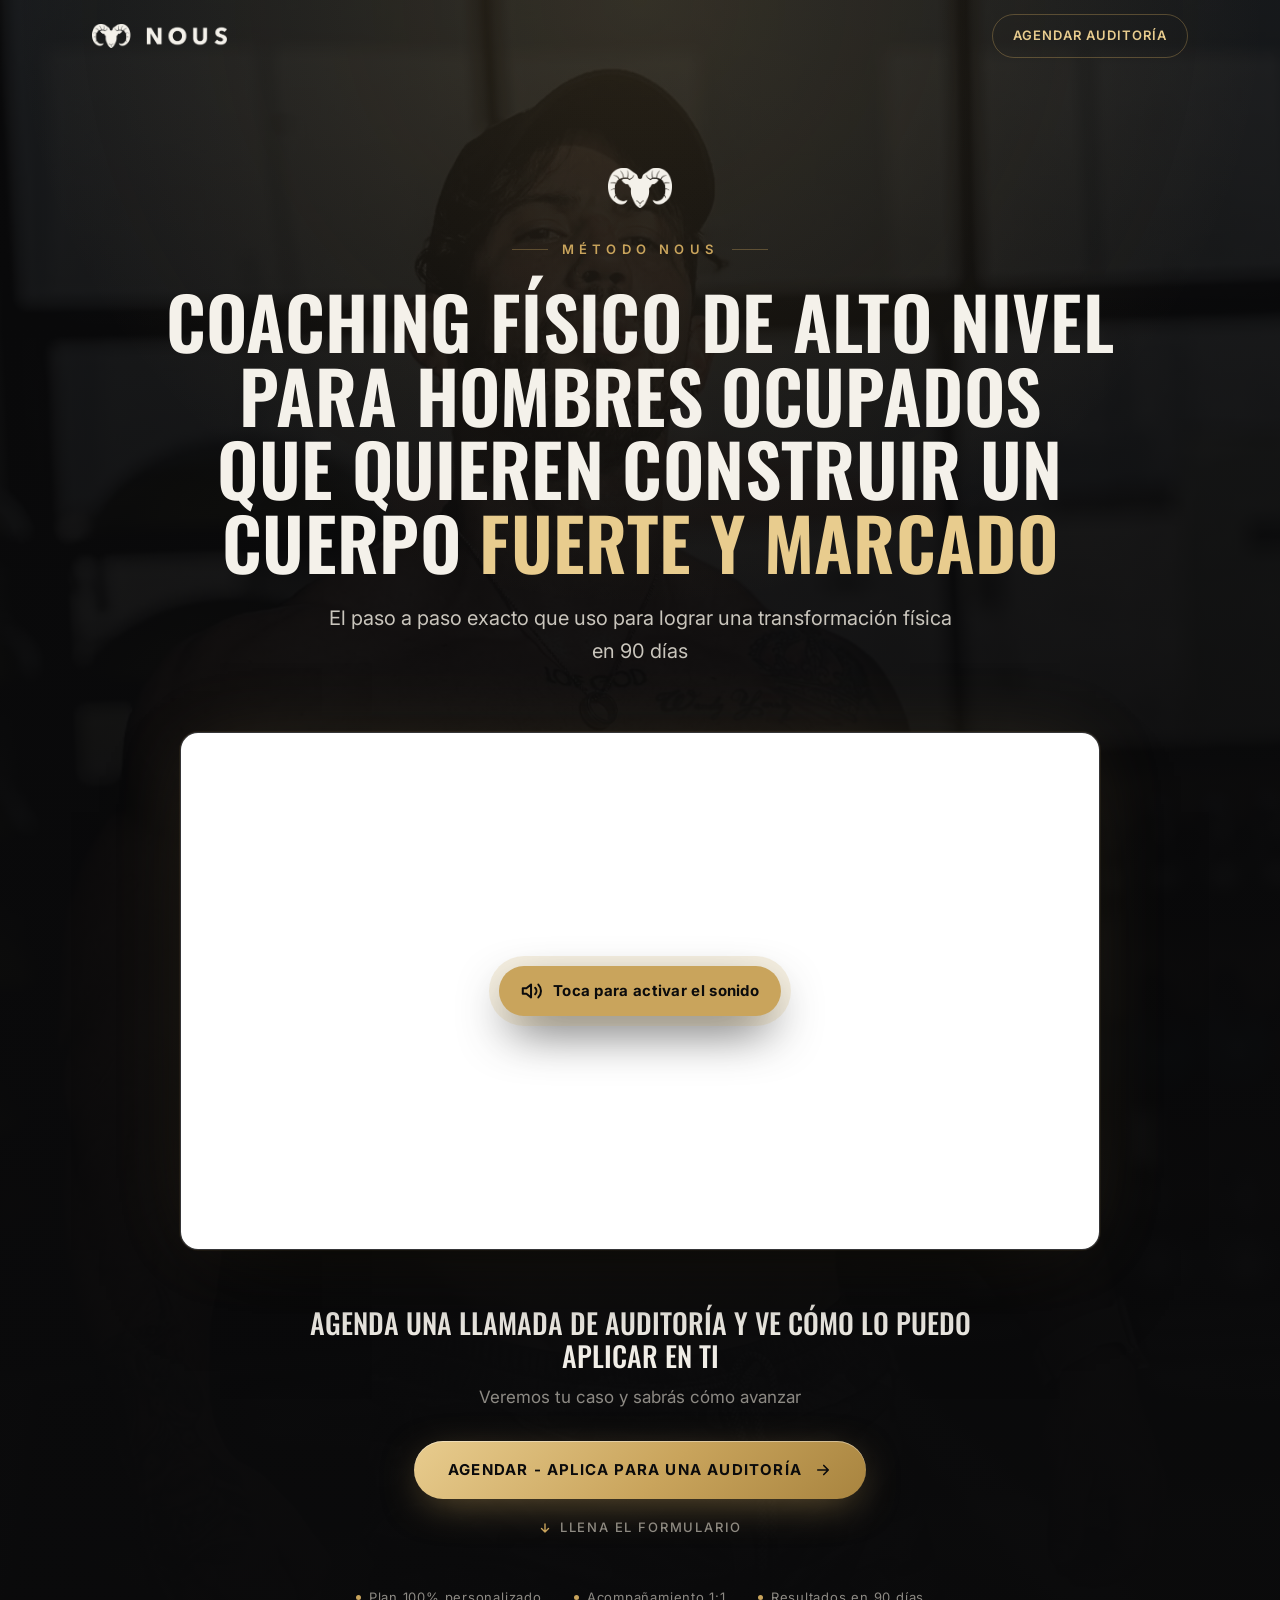
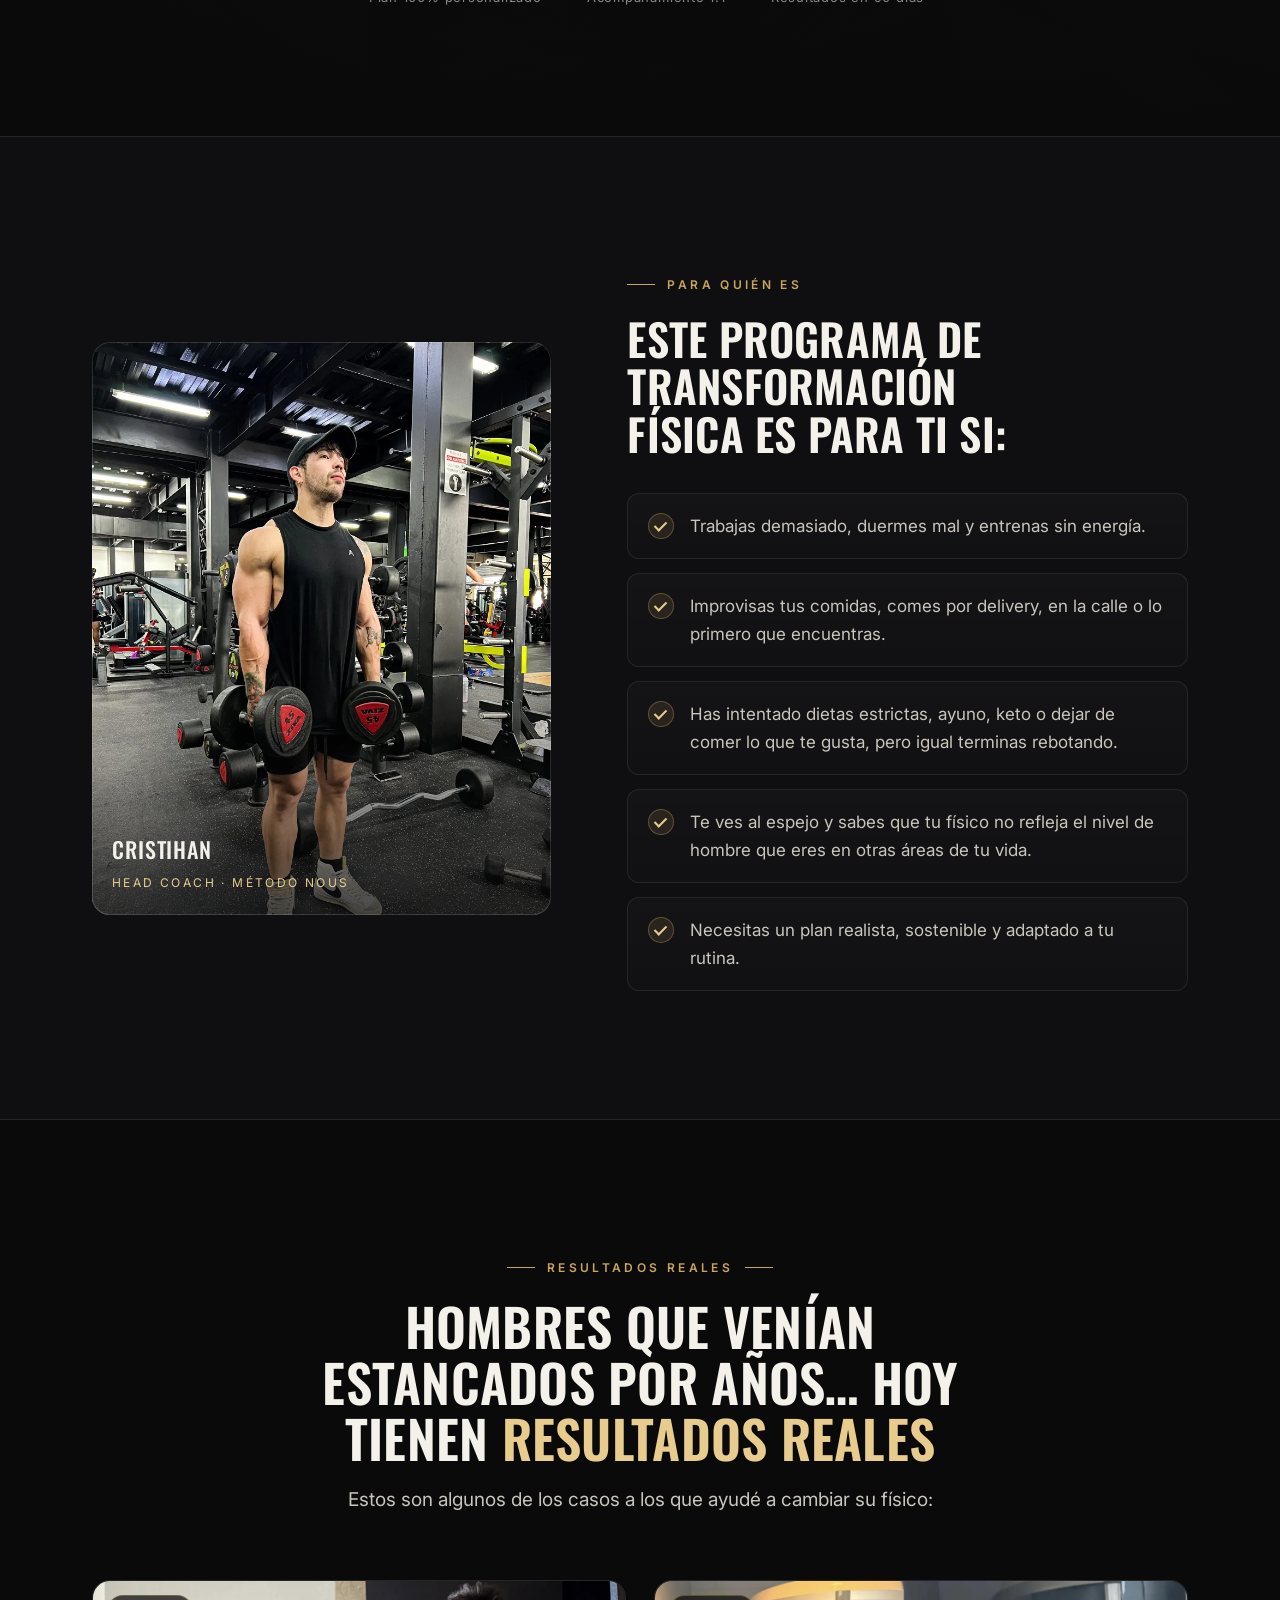
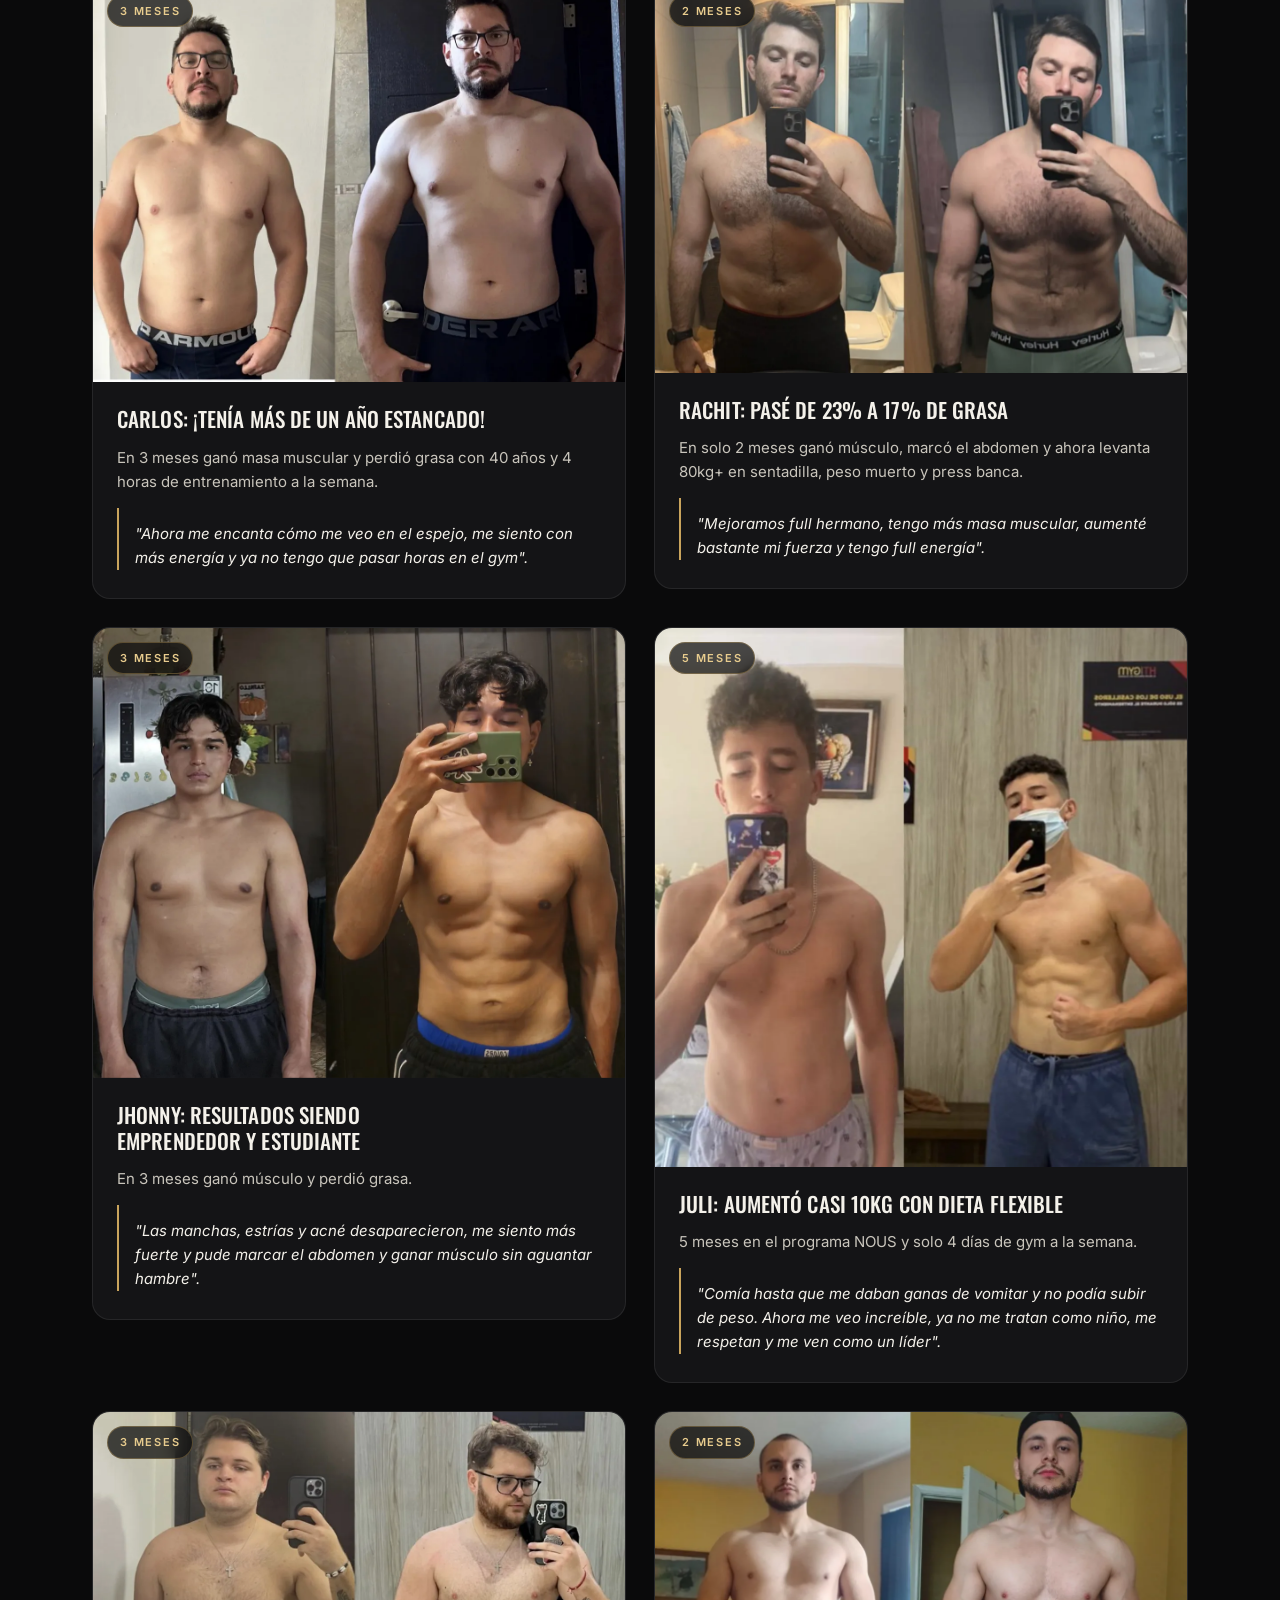
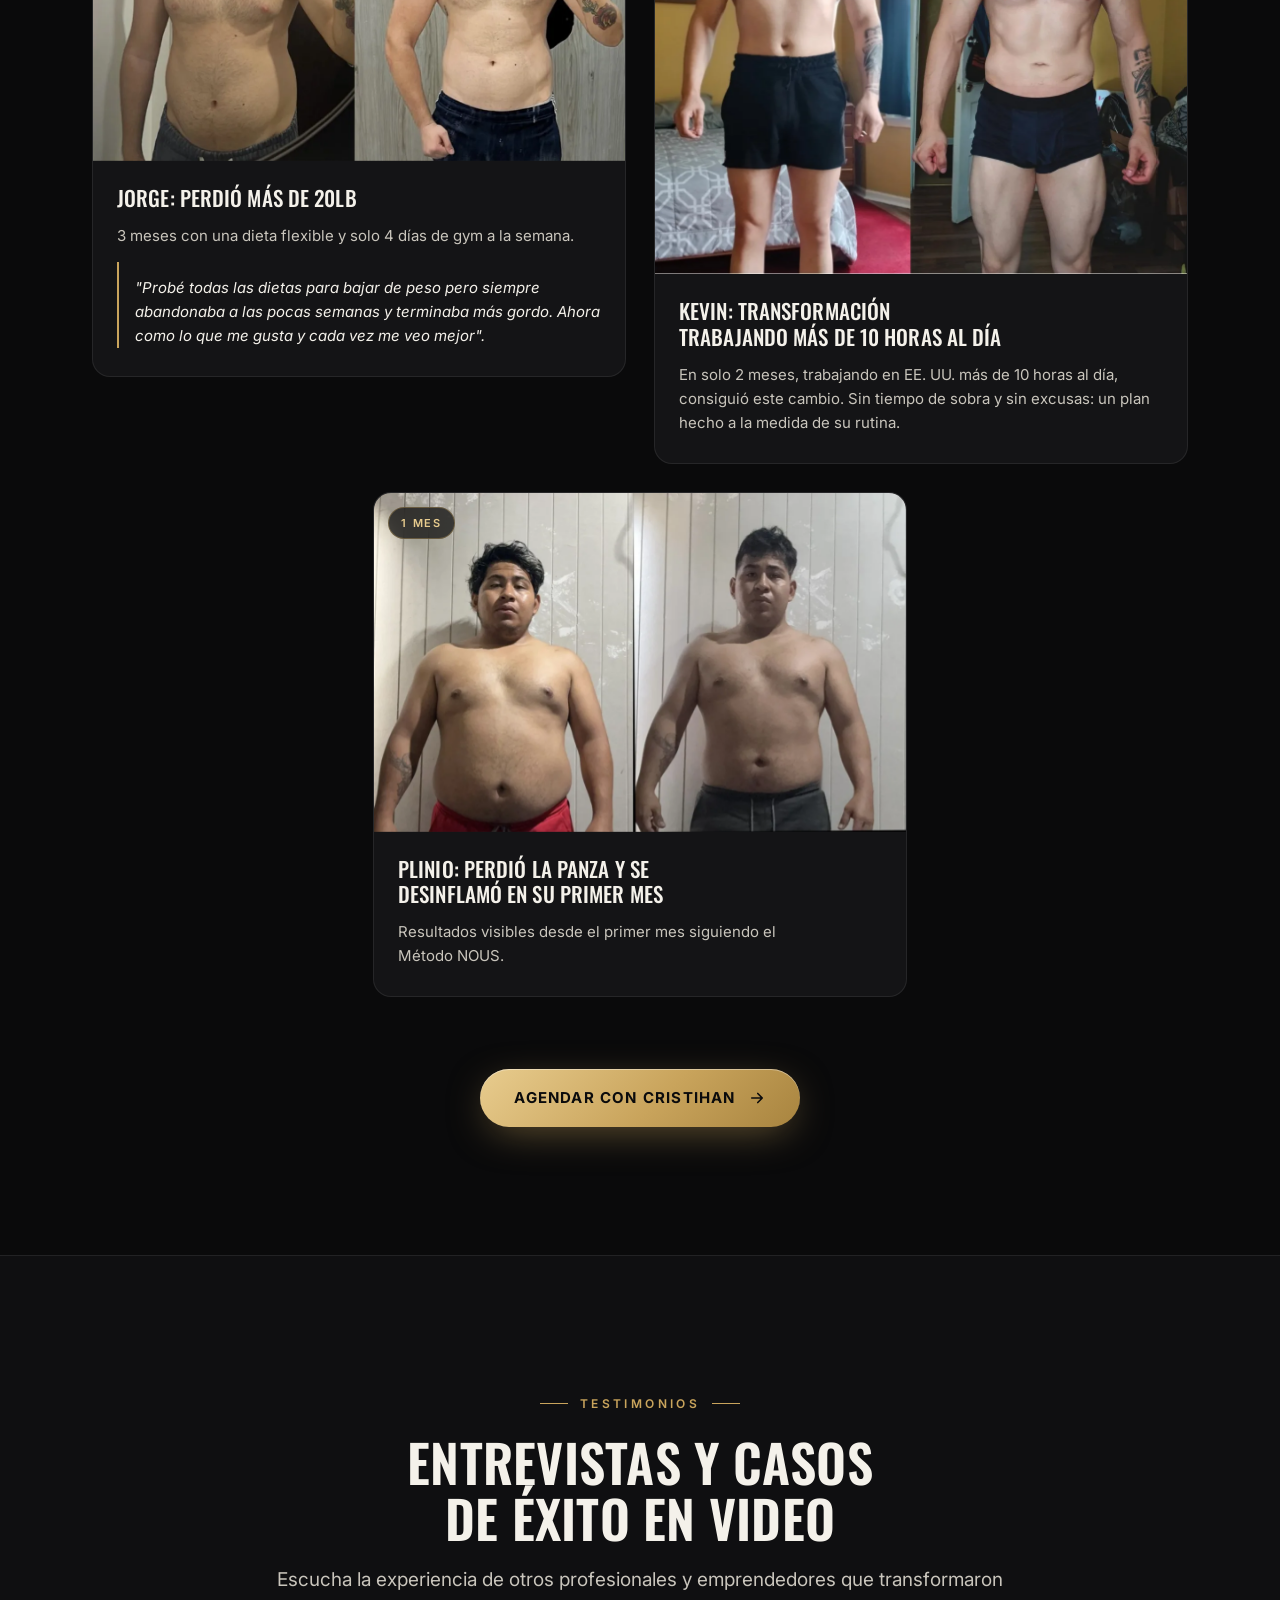
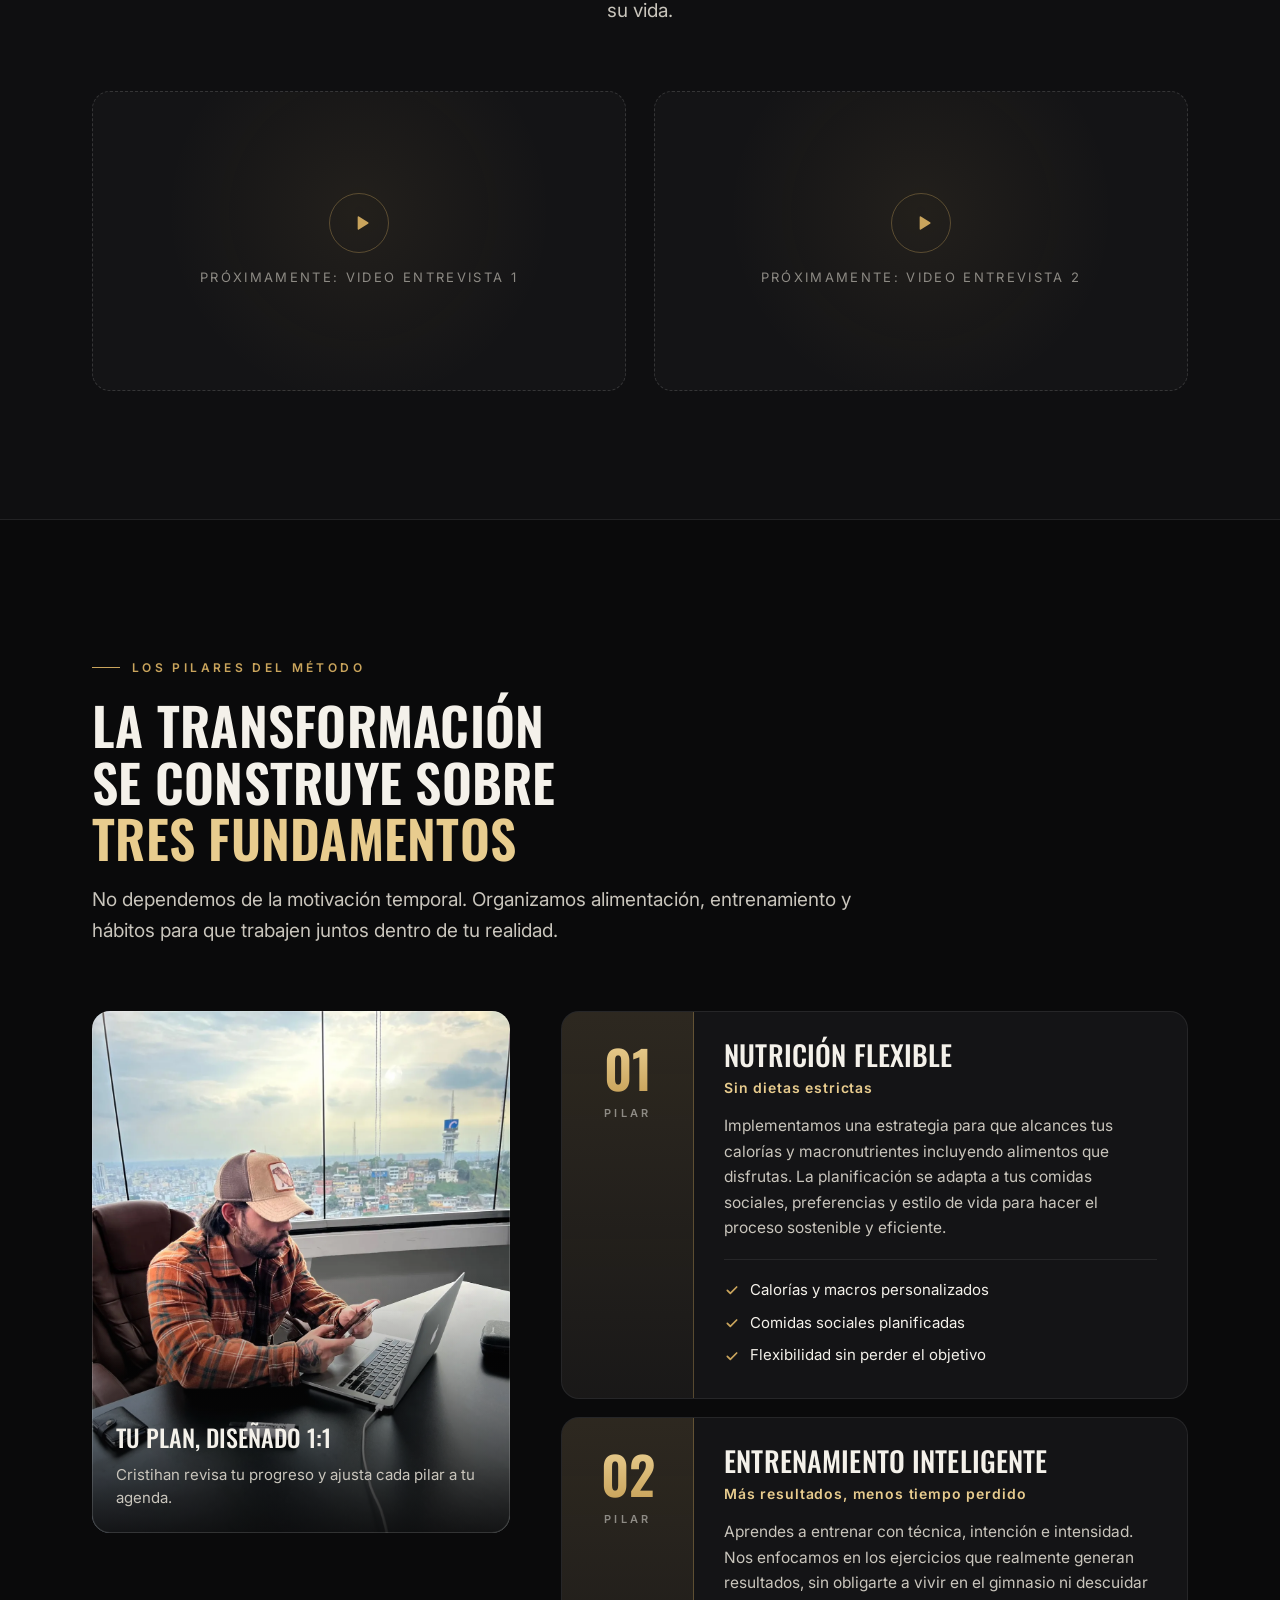
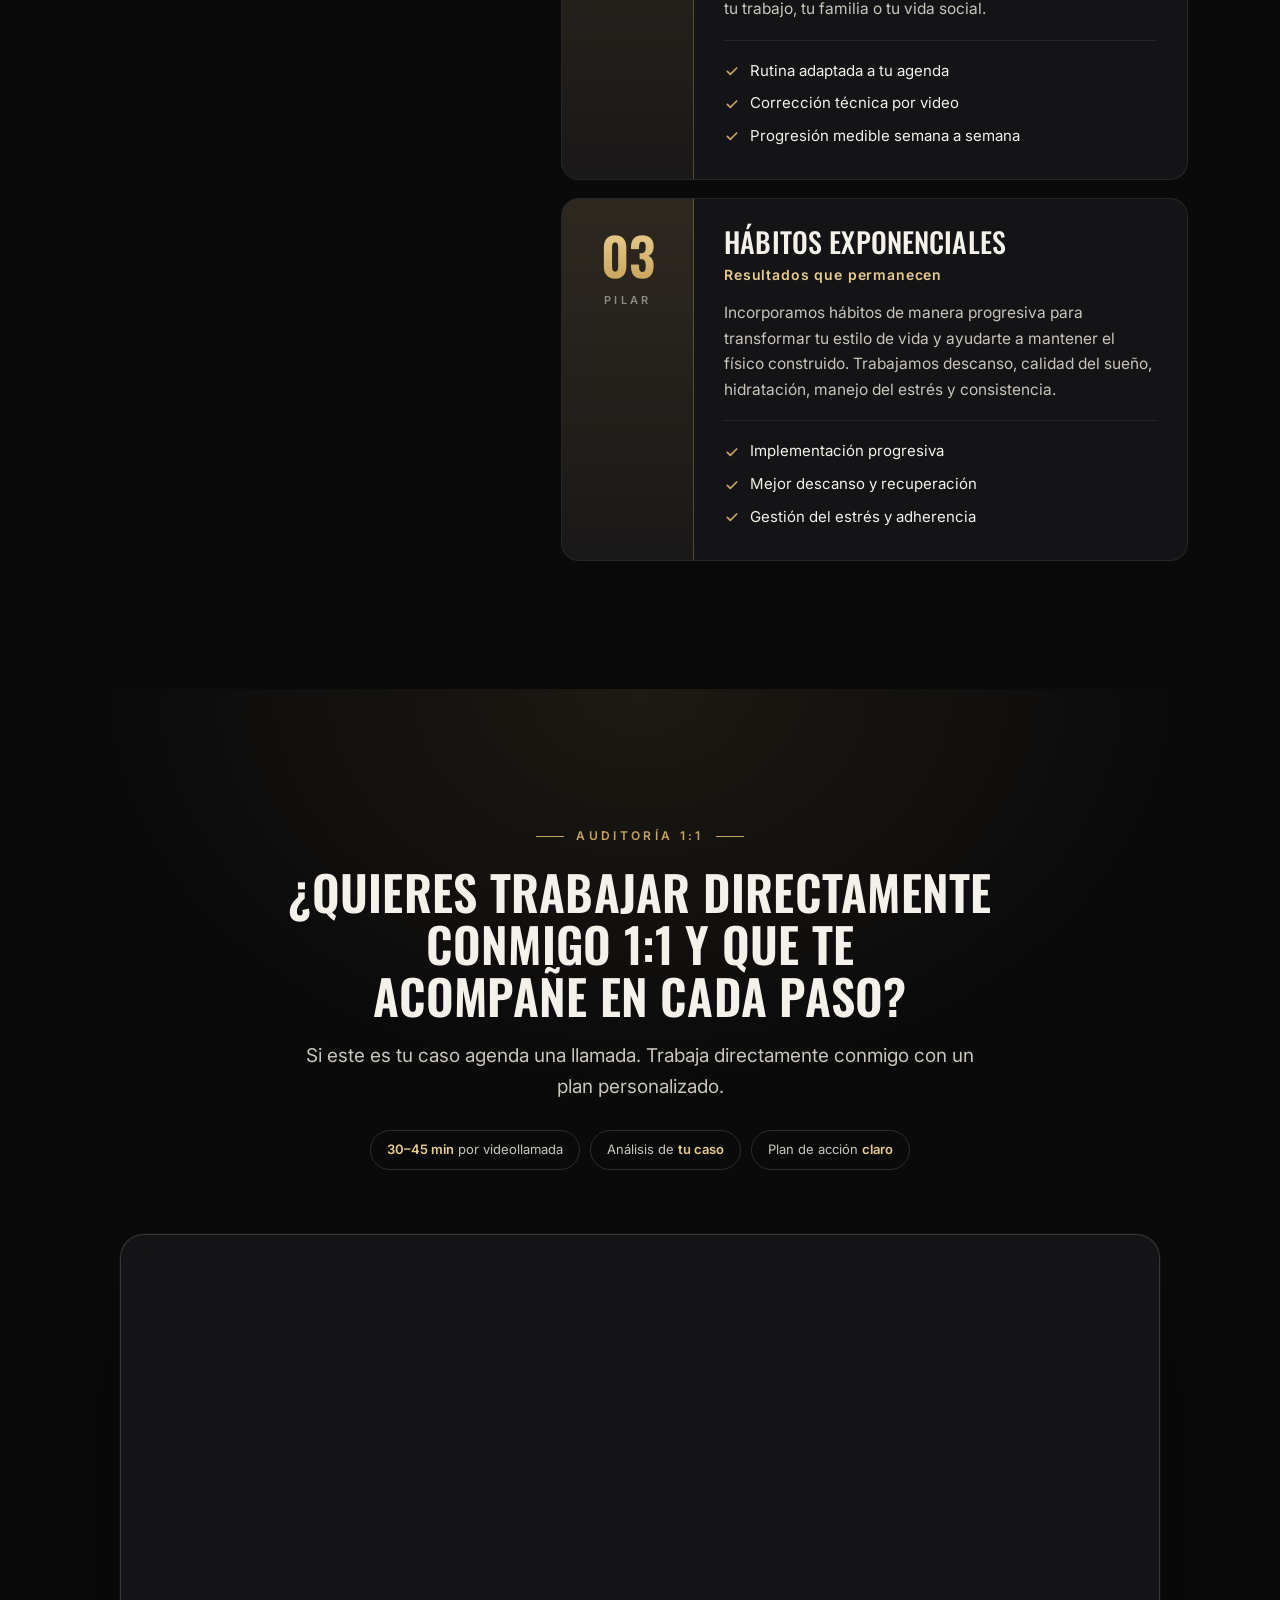
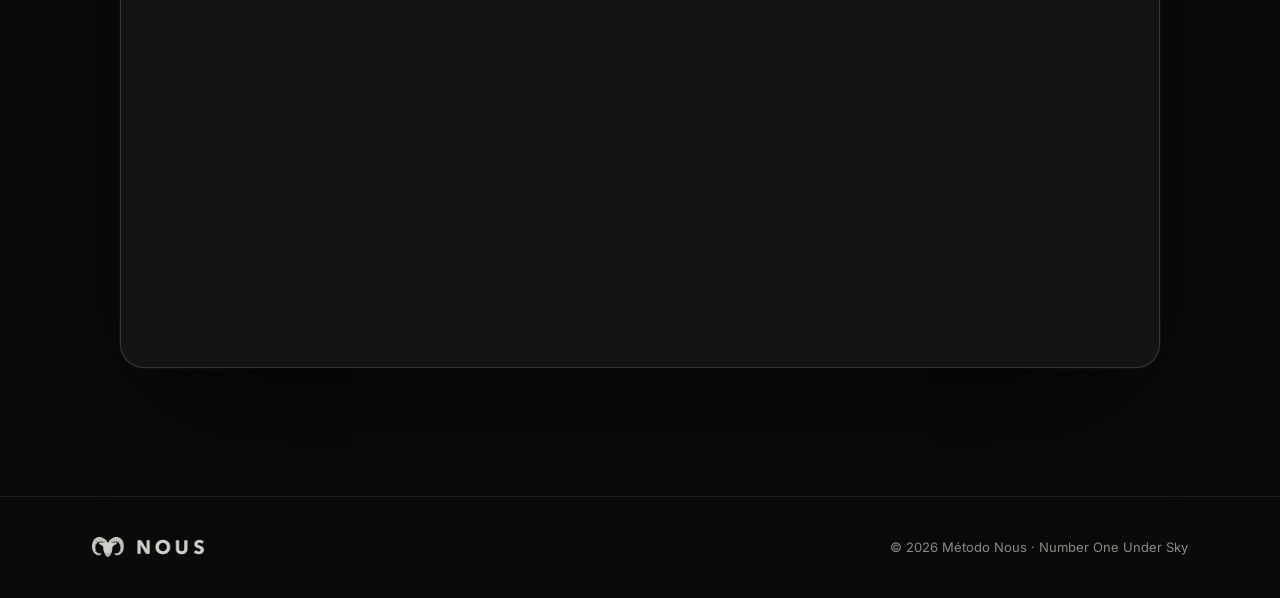
==== commit 21479f0d: "Video: miniatura 2 s, autoplay en silencio y botón para activar el sonido (prueba) Al tocar el botón" ====
--- a/index.html
+++ b/index.html
@@ -16,7 +16,7 @@
     <link rel="preconnect" href="https://fonts.gstatic.com" crossorigin>
     <link href="https://fonts.googleapis.com/css2?family=Inter:wght@400;500;600;700&family=Oswald:wght@400;500;600&display=swap" rel="stylesheet">
     <link rel="preload" as="image" href="assets/cristihan-gym.webp">
-    <link rel="stylesheet" href="styles.css?v=20260930c">
+    <link rel="stylesheet" href="styles.css?v=20260930d">
     <script>document.documentElement.classList.remove('no-js');</script>
 
     <!-- CSS y JS de Calendly para el widget nativo -->
@@ -359,7 +359,7 @@
         <a href="#agenda-section" class="btn-cta">Agendar auditoría</a>
     </div>
 
-    <script src="main.js?v=20260930c" defer></script>
+    <script src="main.js?v=20260930d" defer></script>
     <script>document.getElementById('year').textContent = new Date().getFullYear();</script>
 </body>
 </html>
--- a/styles.css
+++ b/styles.css
@@ -308,6 +308,36 @@
   box-shadow: 0 40px 100px -40px rgba(0, 0, 0, 0.9), 0 0 0 1px rgba(201, 164, 92, 0.08), 0 0 80px -20px rgba(201, 164, 92, 0.18);
 }
 .video-frame iframe { position: absolute; inset: 0; width: 100%; height: 100%; border: 0; }
+
+.unmute-btn {
+  position: absolute;
+  top: 50%;
+  left: 50%;
+  z-index: 2;
+  display: inline-flex;
+  align-items: center;
+  gap: 10px;
+  padding: 14px 22px;
+  border: 0;
+  border-radius: 999px;
+  background: var(--gold);
+  color: #0b0b0c;
+  font-family: var(--font-body);
+  font-size: 15px;
+  font-weight: 700;
+  letter-spacing: 0.02em;
+  white-space: nowrap;
+  cursor: pointer;
+  transform: translate(-50%, -50%);
+  box-shadow: 0 0 0 10px rgba(201, 164, 92, 0.18), 0 20px 50px -10px rgba(0, 0, 0, 0.8);
+  animation: unmute-pulse 1.8s var(--ease) infinite;
+}
+.unmute-btn svg { flex: none; }
+@keyframes unmute-pulse {
+  0%, 100% { box-shadow: 0 0 0 8px rgba(201, 164, 92, 0.2), 0 20px 50px -10px rgba(0, 0, 0, 0.8); }
+  50% { box-shadow: 0 0 0 16px rgba(201, 164, 92, 0.08), 0 20px 50px -10px rgba(0, 0, 0, 0.8); }
+}
+@media (max-width: 720px) { .unmute-btn { padding: 12px 18px; font-size: 14px; } }
 
 
 .video-placeholder {
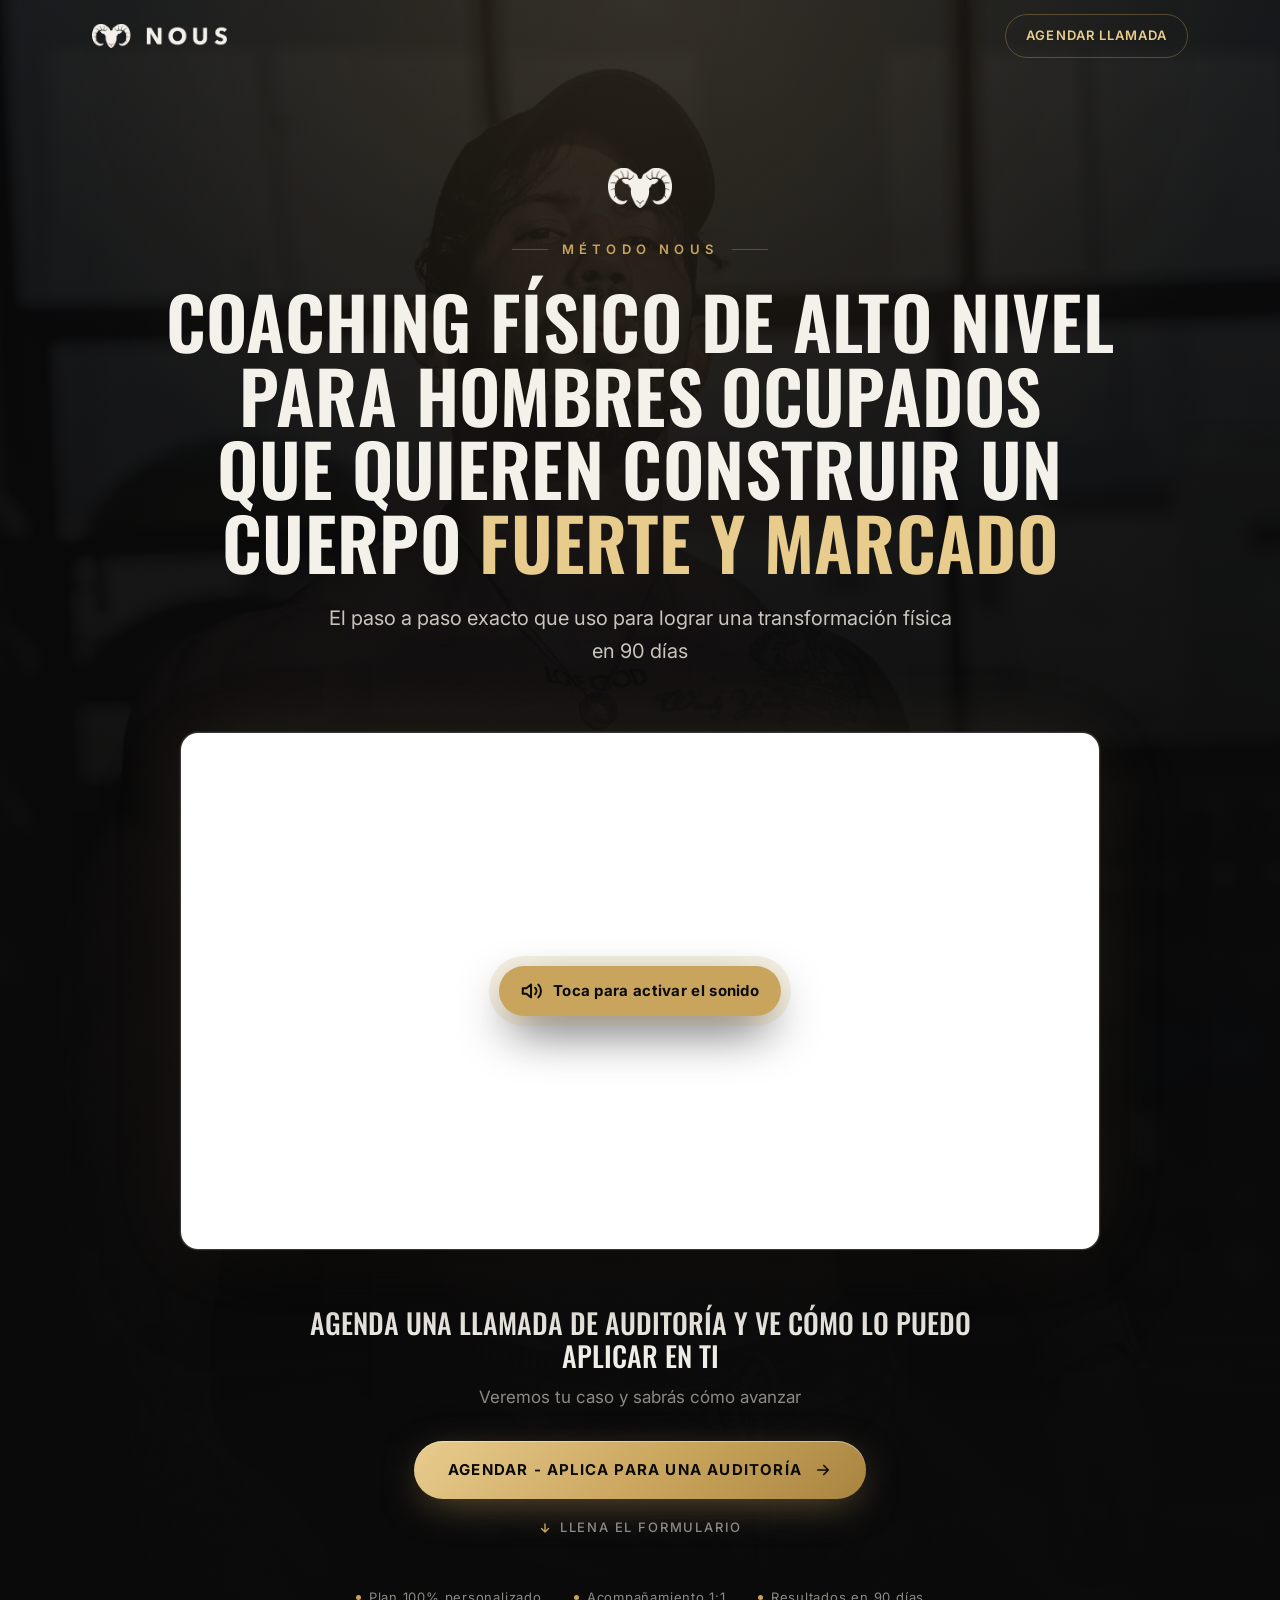
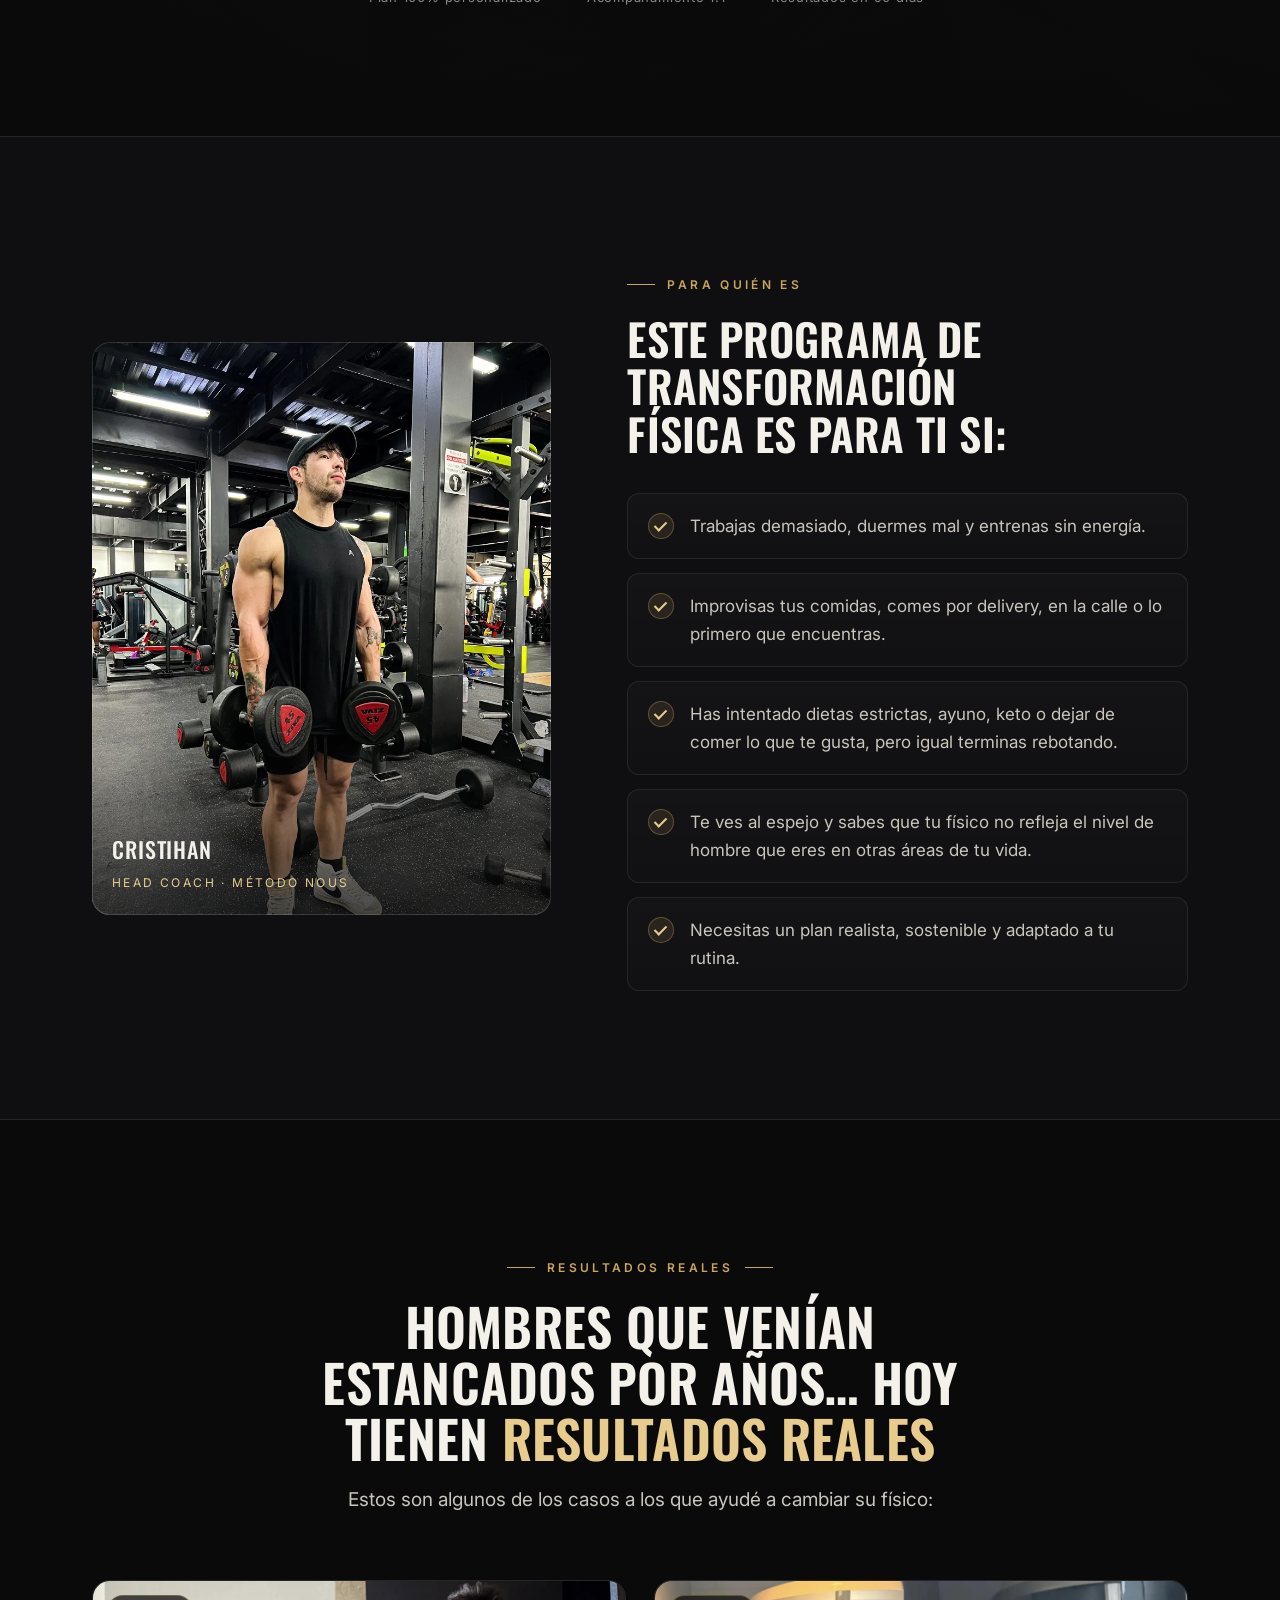
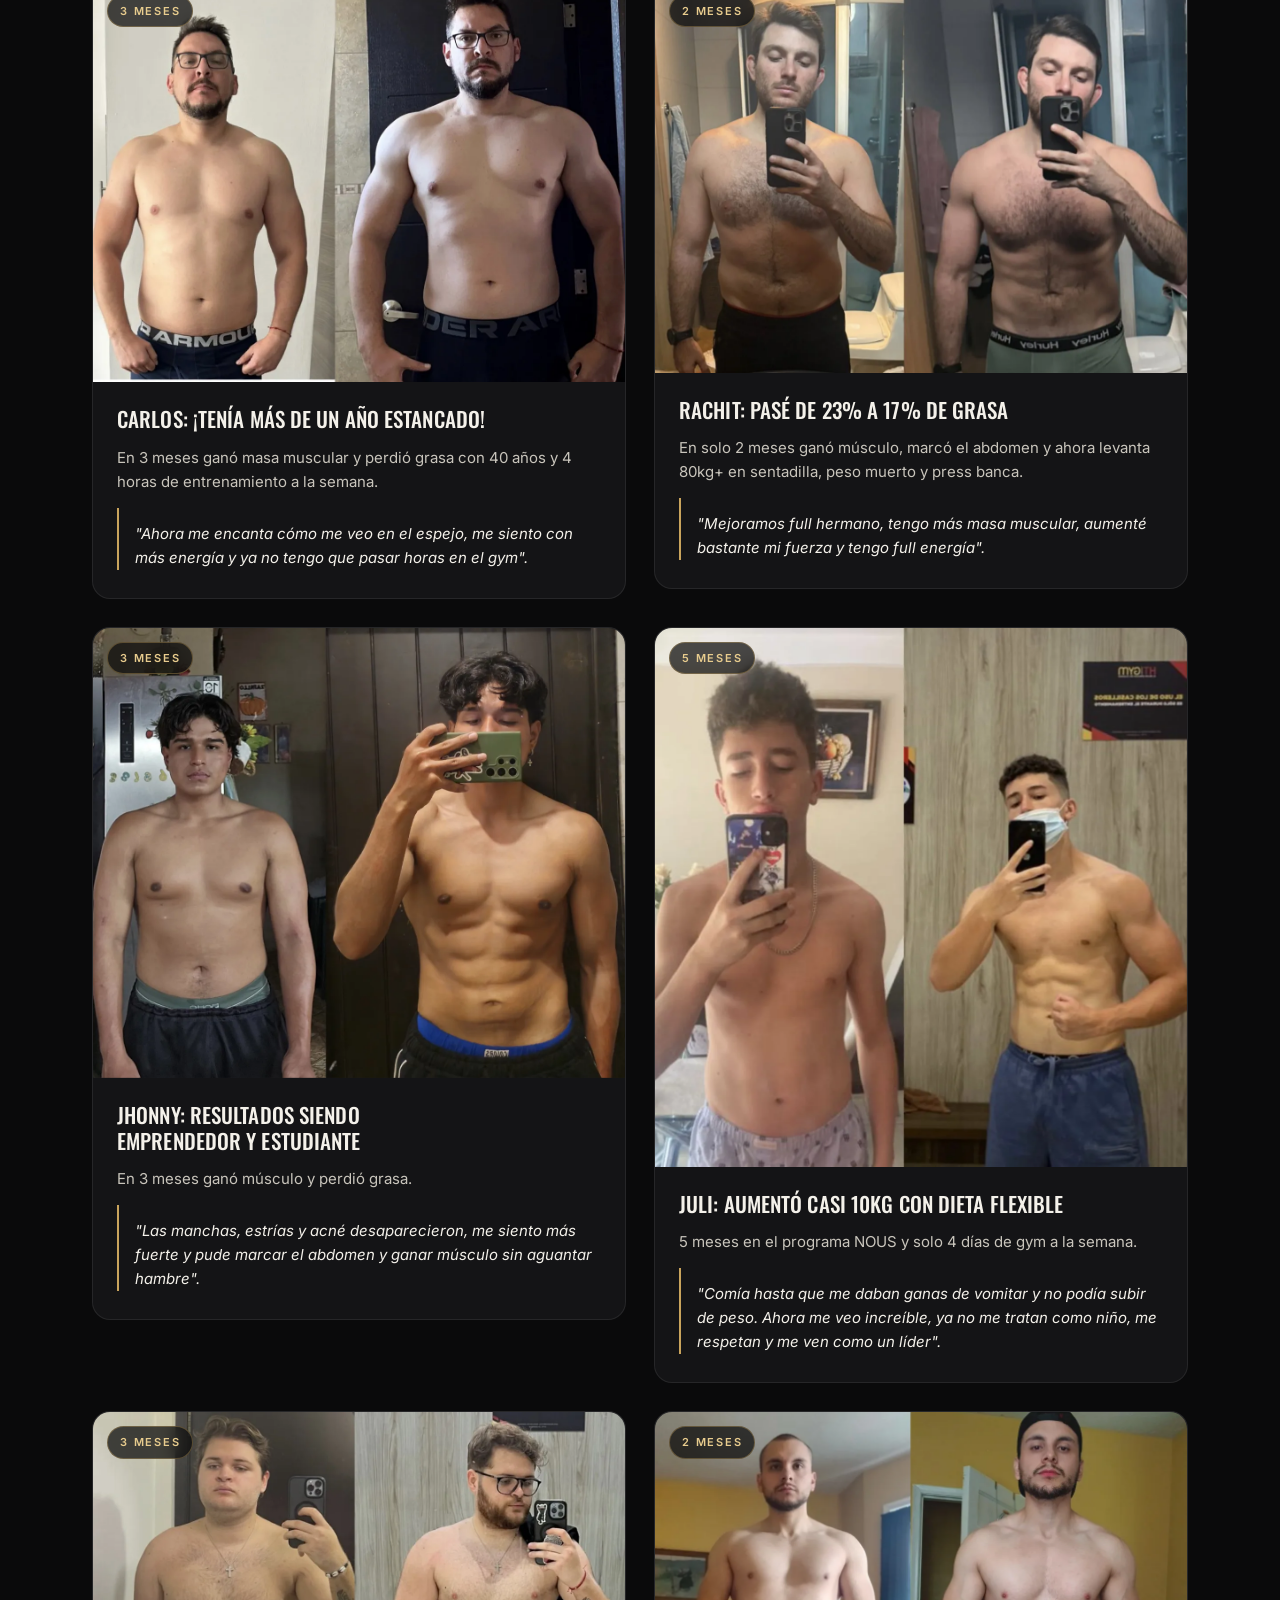
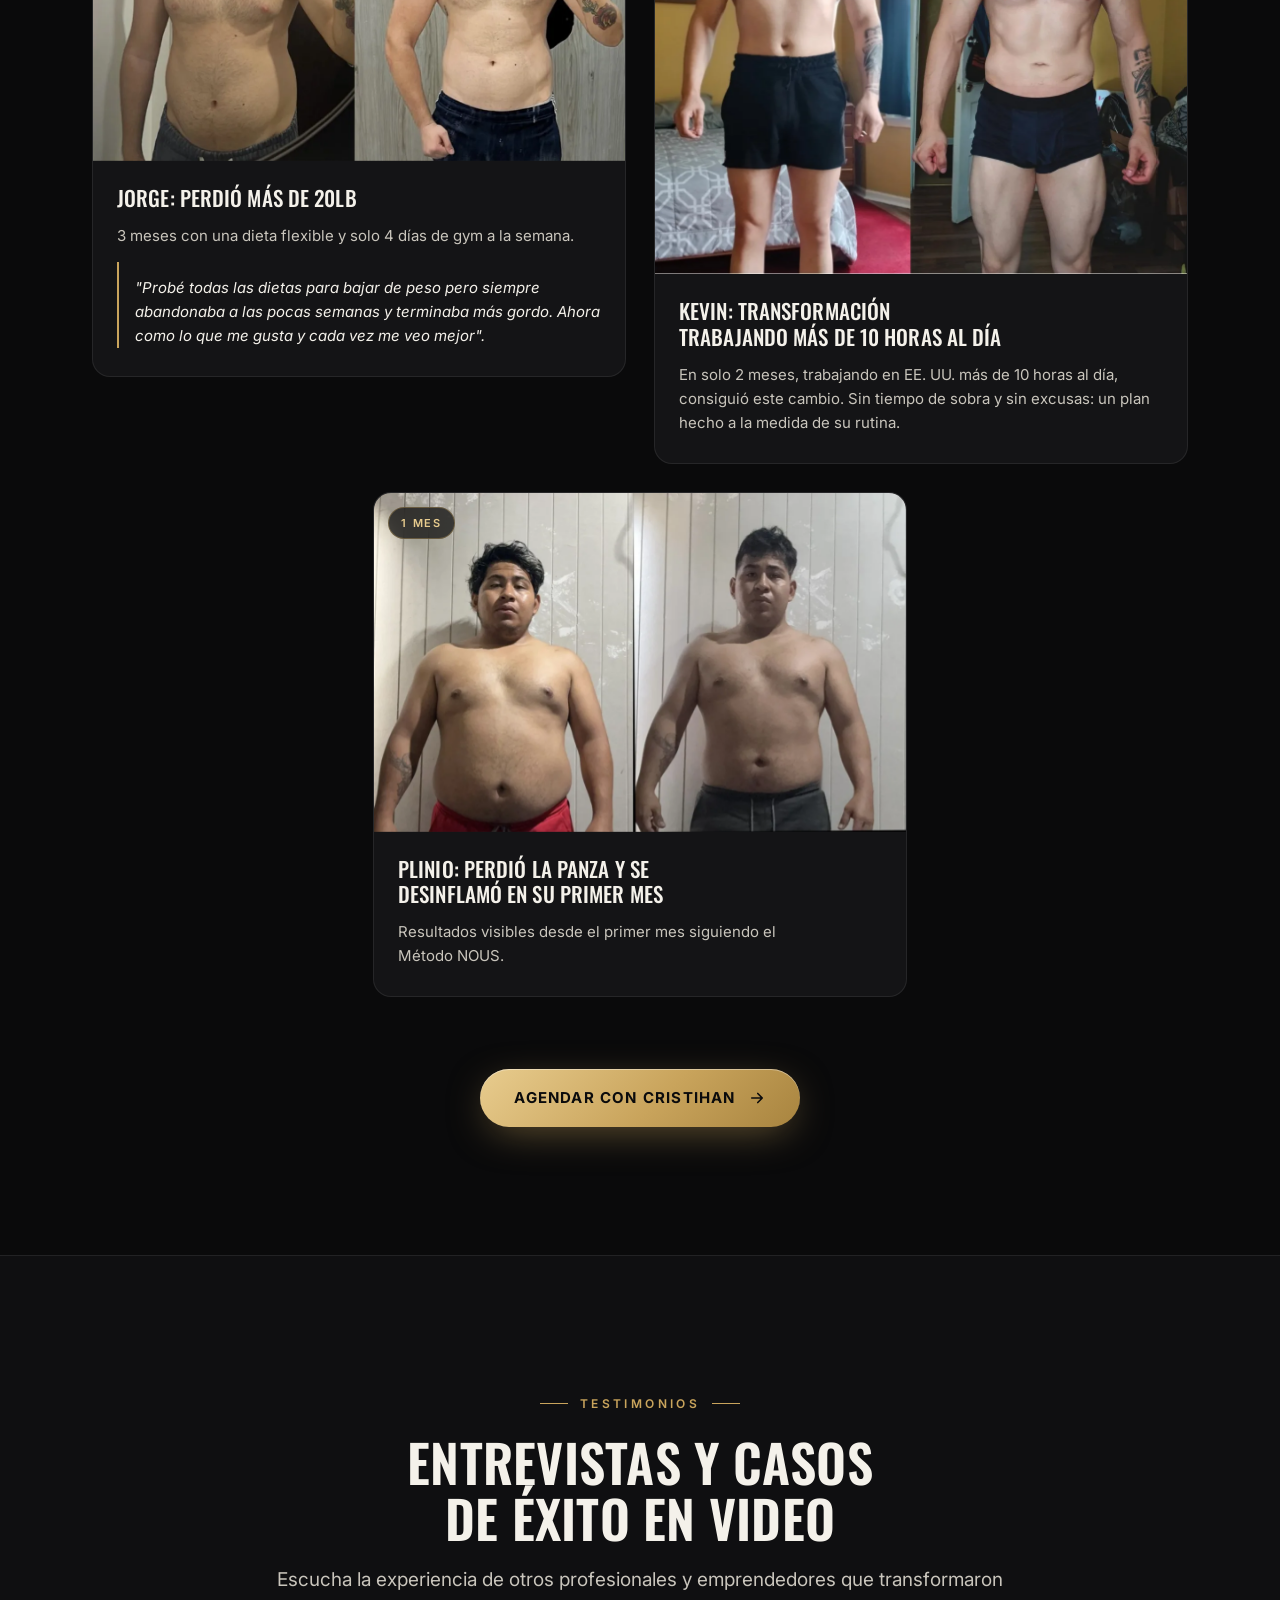
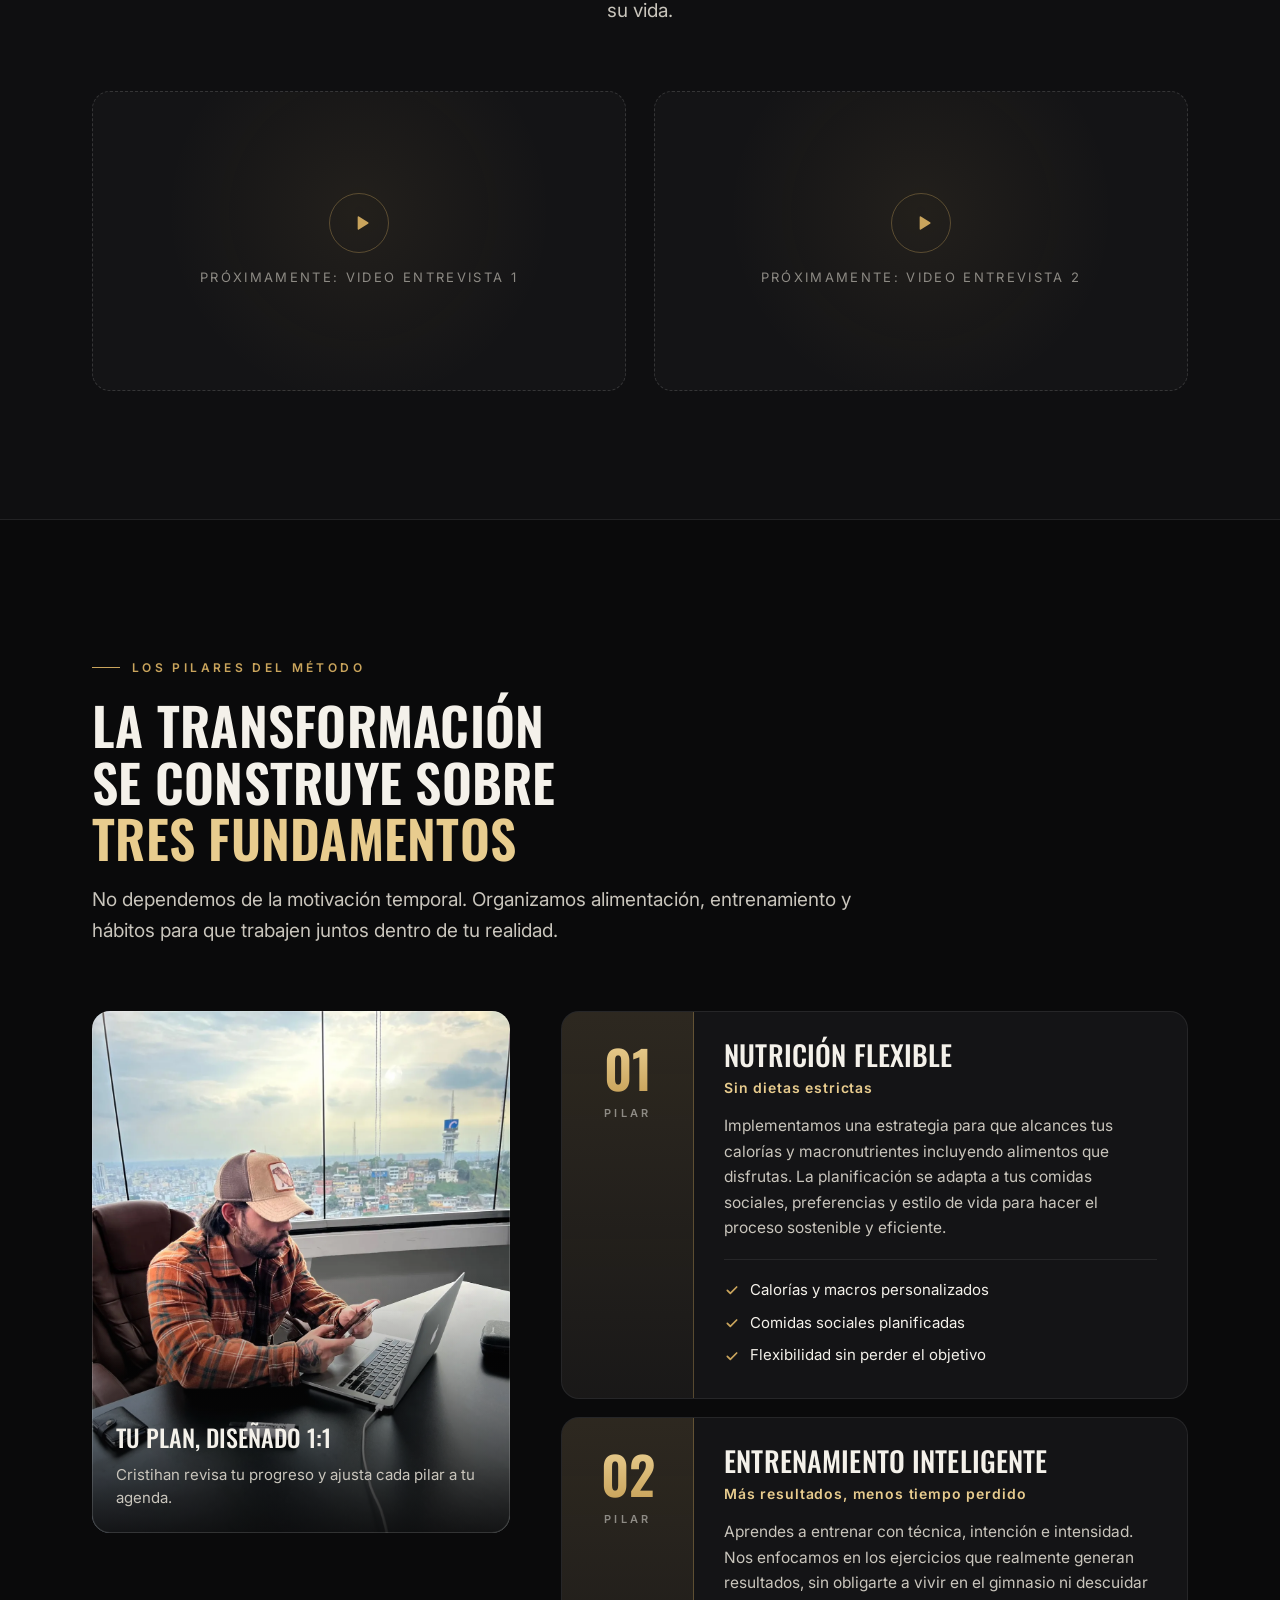
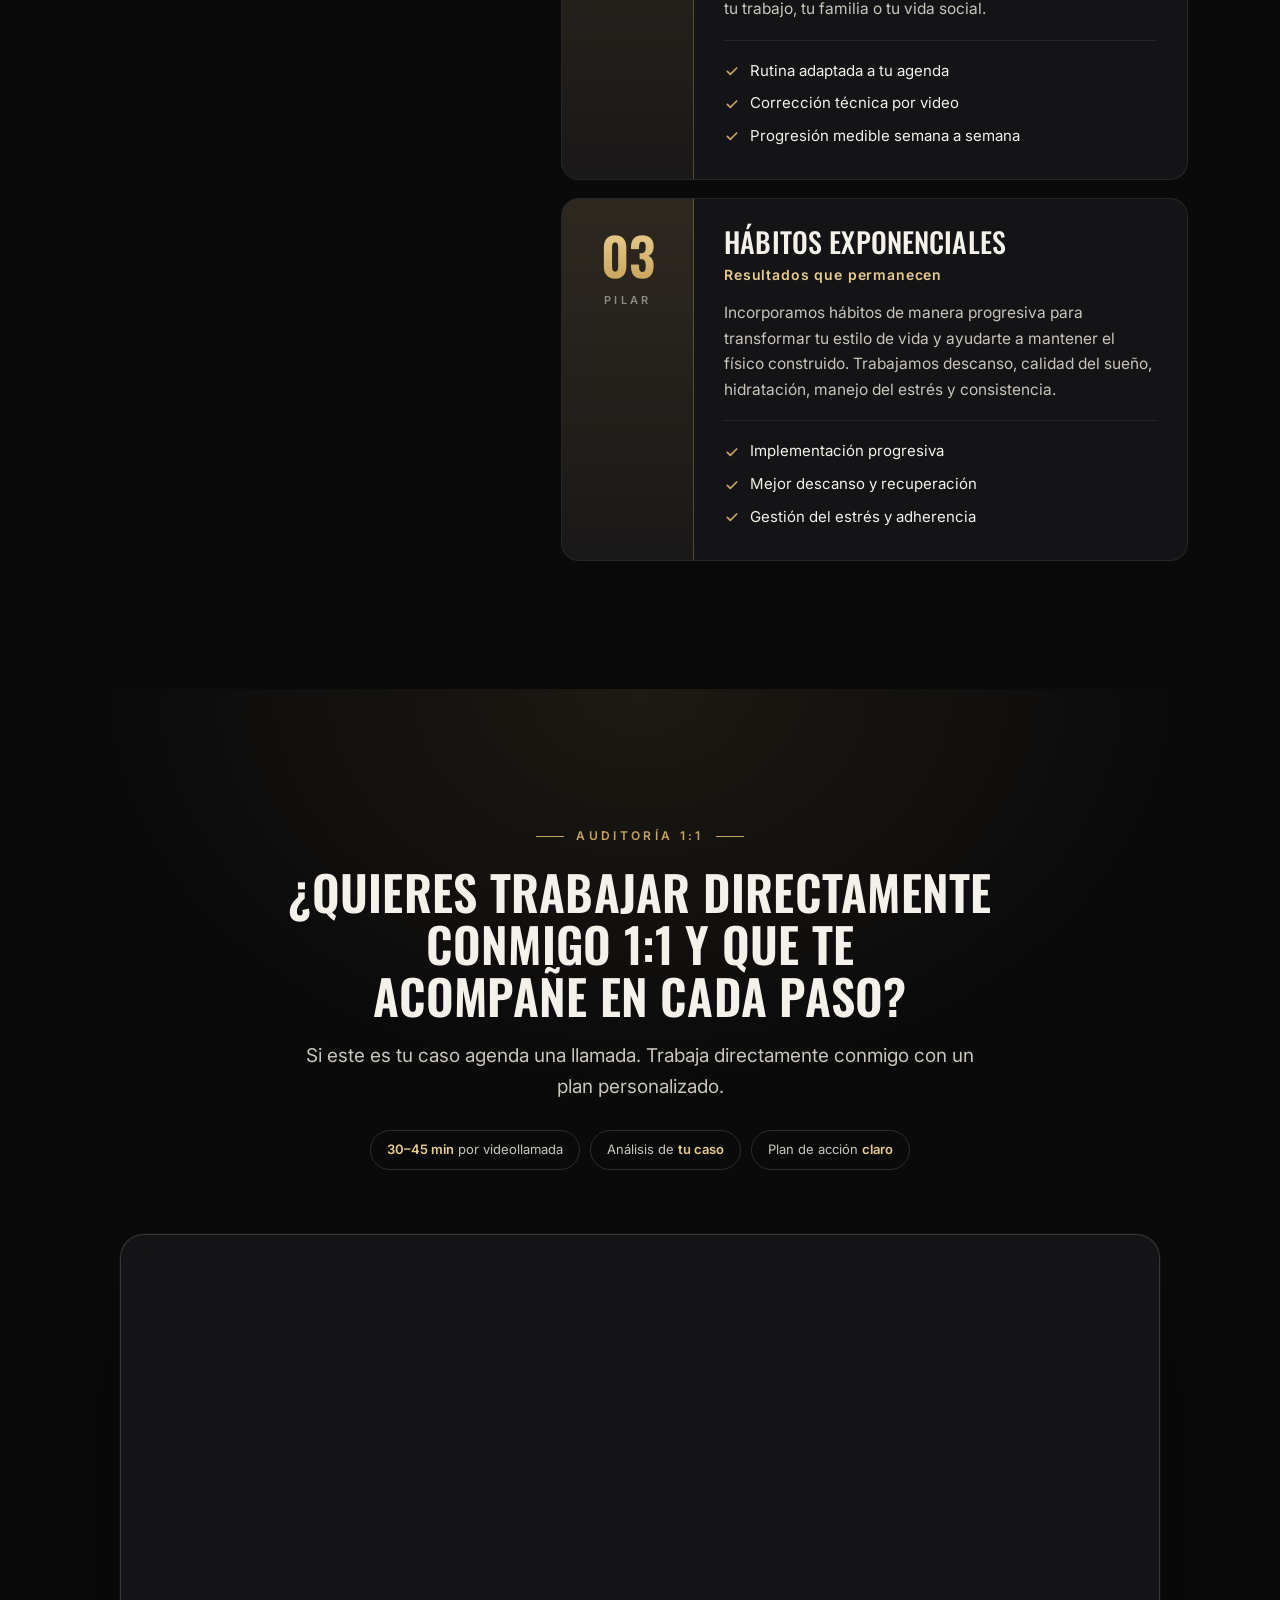
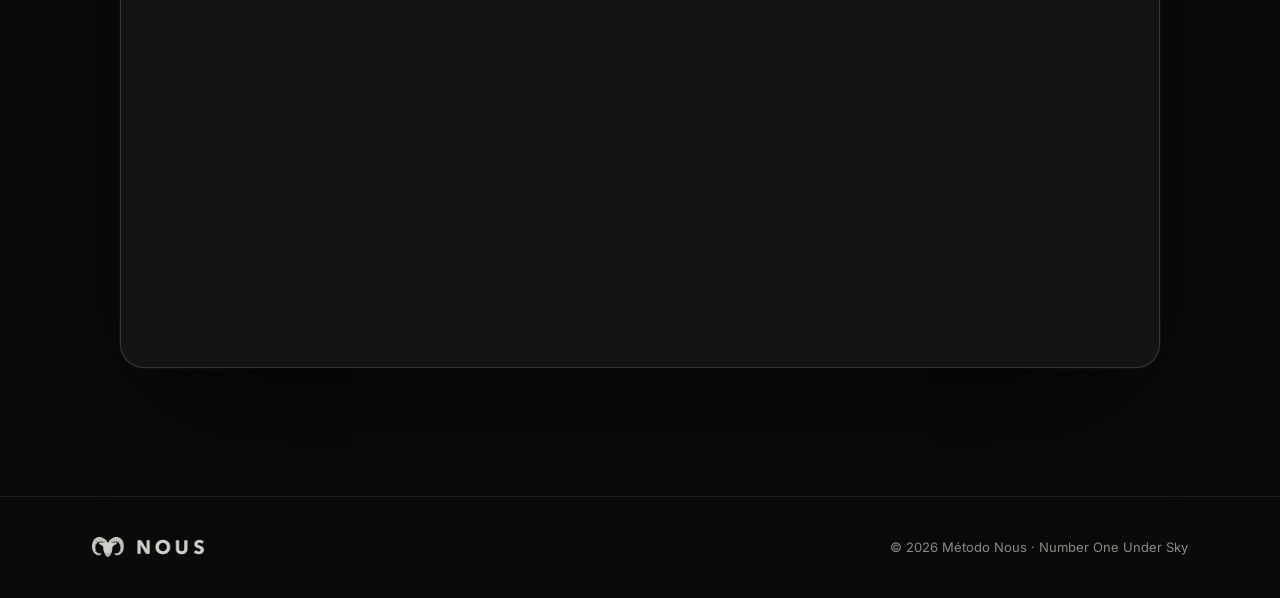
==== commit c4fb8784: "Móvil: botón Agendar llamada fijo en la barra superior en lugar del flotante inferior El botón infer" ====
--- a/index.html
+++ b/index.html
@@ -16,7 +16,7 @@
     <link rel="preconnect" href="https://fonts.gstatic.com" crossorigin>
     <link href="https://fonts.googleapis.com/css2?family=Inter:wght@400;500;600;700&family=Oswald:wght@400;500;600&display=swap" rel="stylesheet">
     <link rel="preload" as="image" href="assets/cristihan-gym.webp">
-    <link rel="stylesheet" href="styles.css?v=20260930d">
+    <link rel="stylesheet" href="styles.css?v=20260930e">
     <script>document.documentElement.classList.remove('no-js');</script>
 
     <!-- CSS y JS de Calendly para el widget nativo -->
@@ -28,7 +28,7 @@
     <nav class="nav" aria-label="Principal">
         <div class="container nav-inner">
             <a href="#" class="brand" aria-label="Método Nous - inicio"><img src="assets/logo-nous.png" alt="NOUS" width="600" height="107"></a>
-            <a href="#agenda-section" class="btn-ghost">Agendar auditoría</a>
+            <a href="#agenda-section" class="btn-ghost">Agendar llamada</a>
         </div>
     </nav>
 
@@ -355,11 +355,8 @@
         </div>
     </footer>
 
-    <div class="sticky-cta">
-        <a href="#agenda-section" class="btn-cta">Agendar auditoría</a>
-    </div>
-
-    <script src="main.js?v=20260930d" defer></script>
+
+    <script src="main.js?v=20260930e" defer></script>
     <script>document.getElementById('year').textContent = new Date().getFullYear();</script>
 </body>
 </html>
--- a/styles.css
+++ b/styles.css
@@ -860,13 +860,13 @@
 
 @media (max-width: 720px) {
   body { font-size: 16px; }
-  .nav .btn-ghost { display: none; }
+  .nav .btn-ghost { min-height: 40px; padding: 9px 16px; border-color: transparent; background: linear-gradient(135deg, var(--gold-2), var(--gold)); color: #0b0b0c; font-size: 12px; font-weight: 700; box-shadow: 0 6px 20px -8px rgba(201, 164, 92, 0.7); }
+  .nav { background: rgba(10, 10, 11, 0.78); backdrop-filter: blur(14px) saturate(140%); -webkit-backdrop-filter: blur(14px) saturate(140%); border-color: var(--line); }
   .grid-casos,
   .video-grid-placeholder { grid-template-columns: 1fr; }
   .caso-card:last-child:nth-child(odd) { width: 100%; }
   .hero .btn-cta { width: 100%; }
   .btn-cta { padding-inline: 22px; letter-spacing: 0.05em; }
-  .sticky-cta { display: block; }
   .footer { padding-bottom: calc(96px + env(safe-area-inset-bottom)); }
   .steps li { grid-template-columns: 1fr; gap: 10px; padding: 22px; }
   .pilar { grid-template-columns: 1fr; }
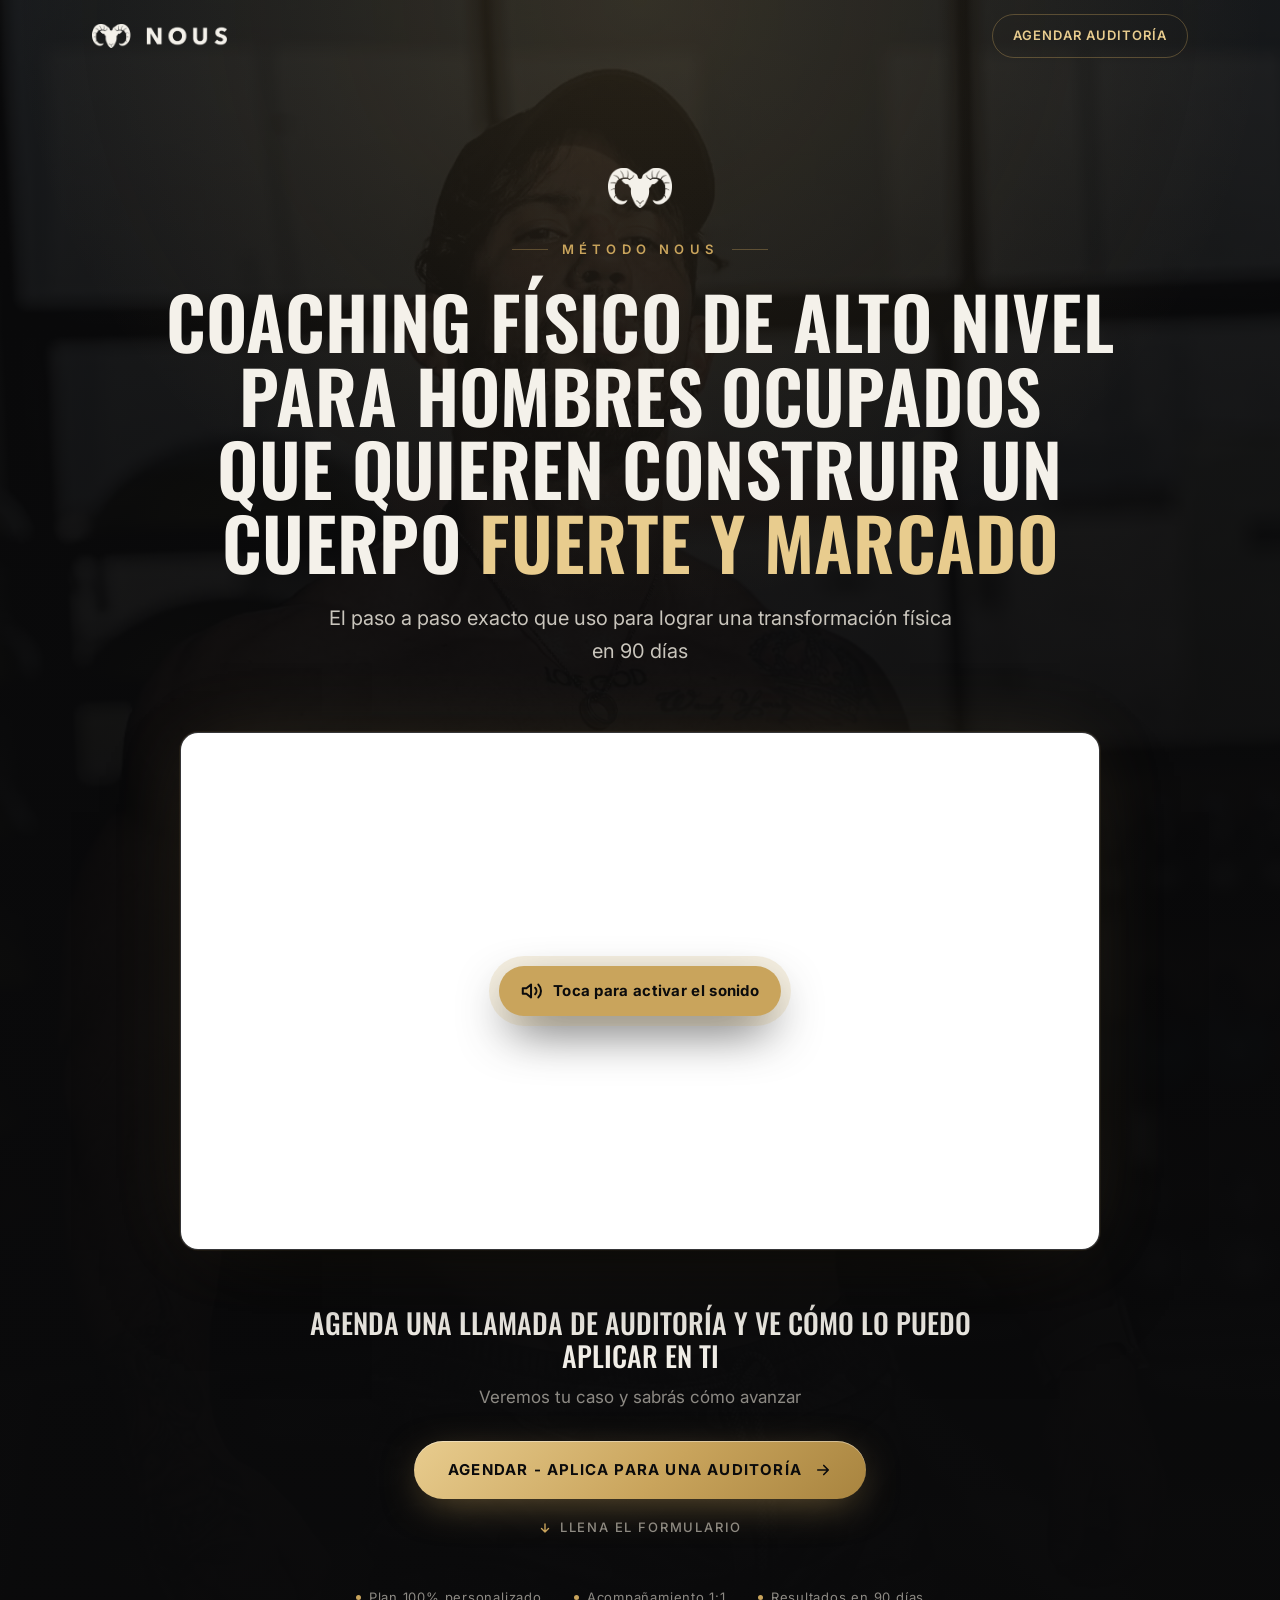
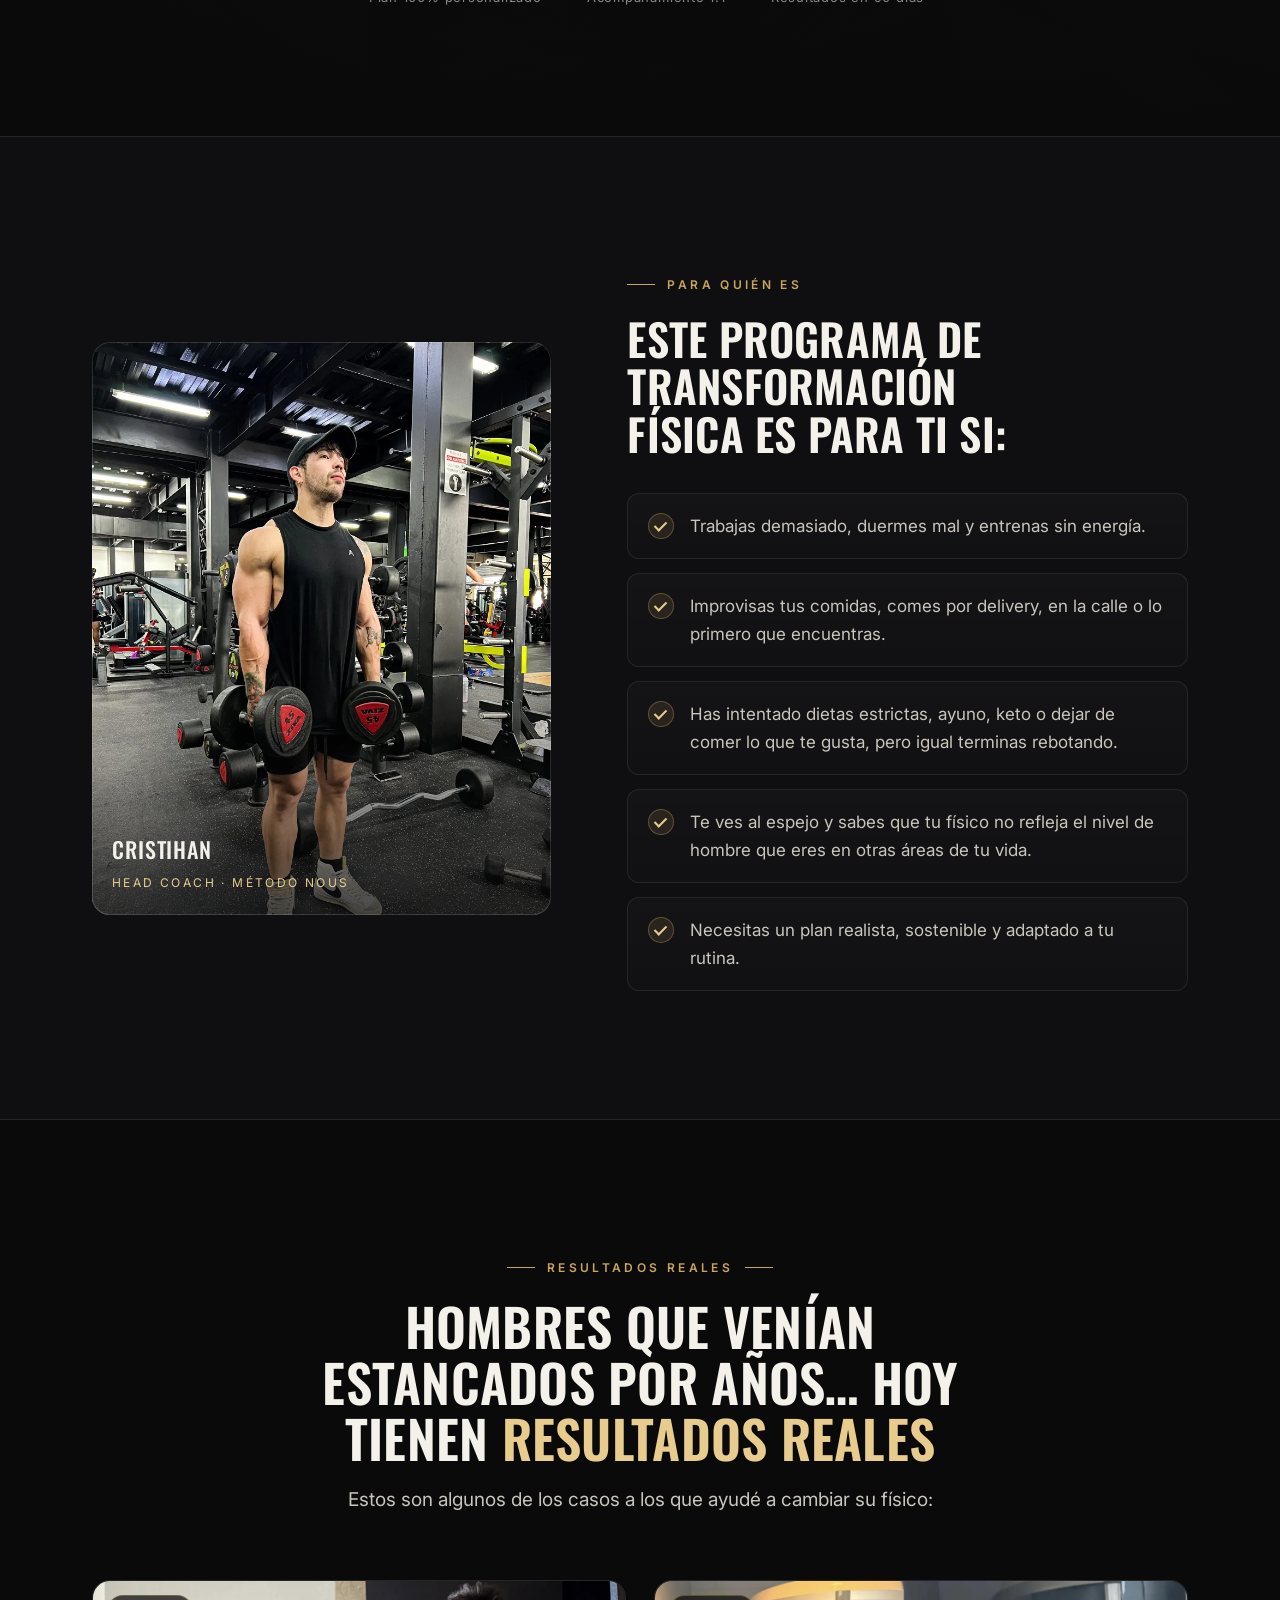
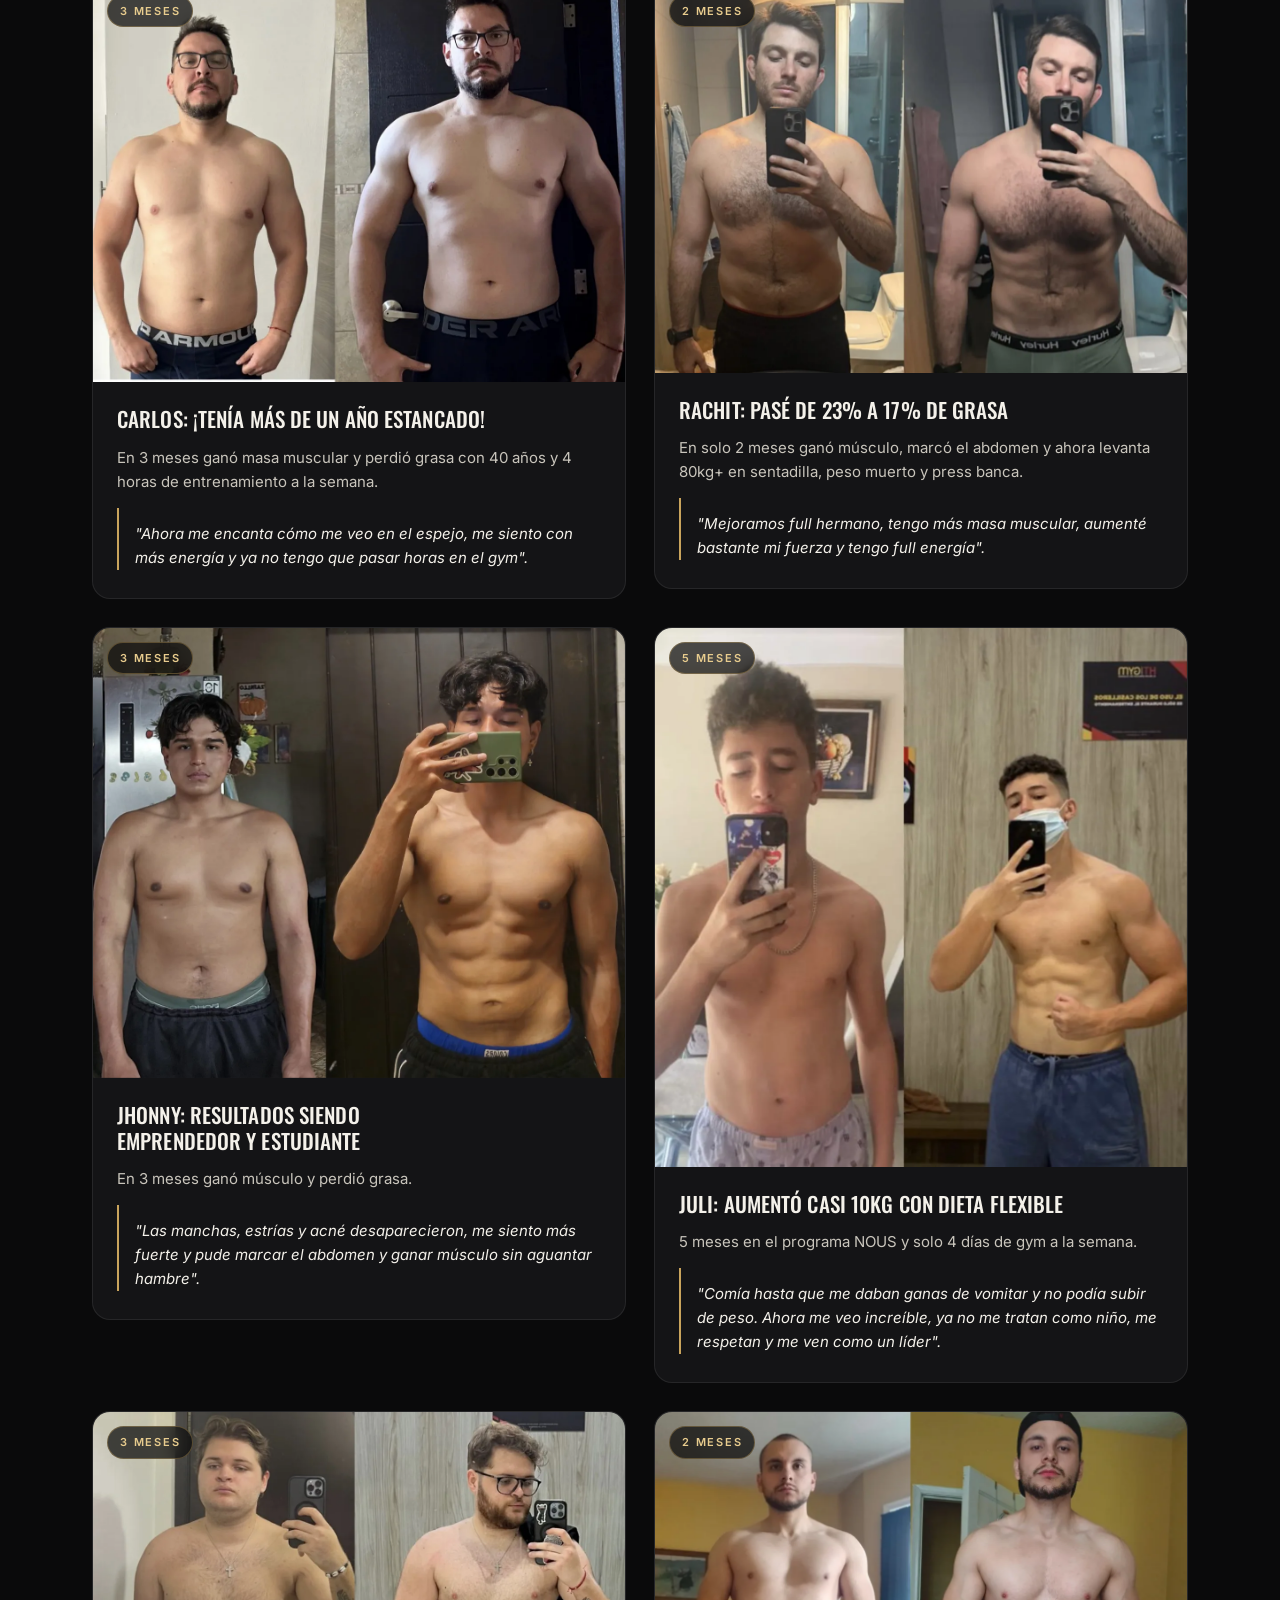
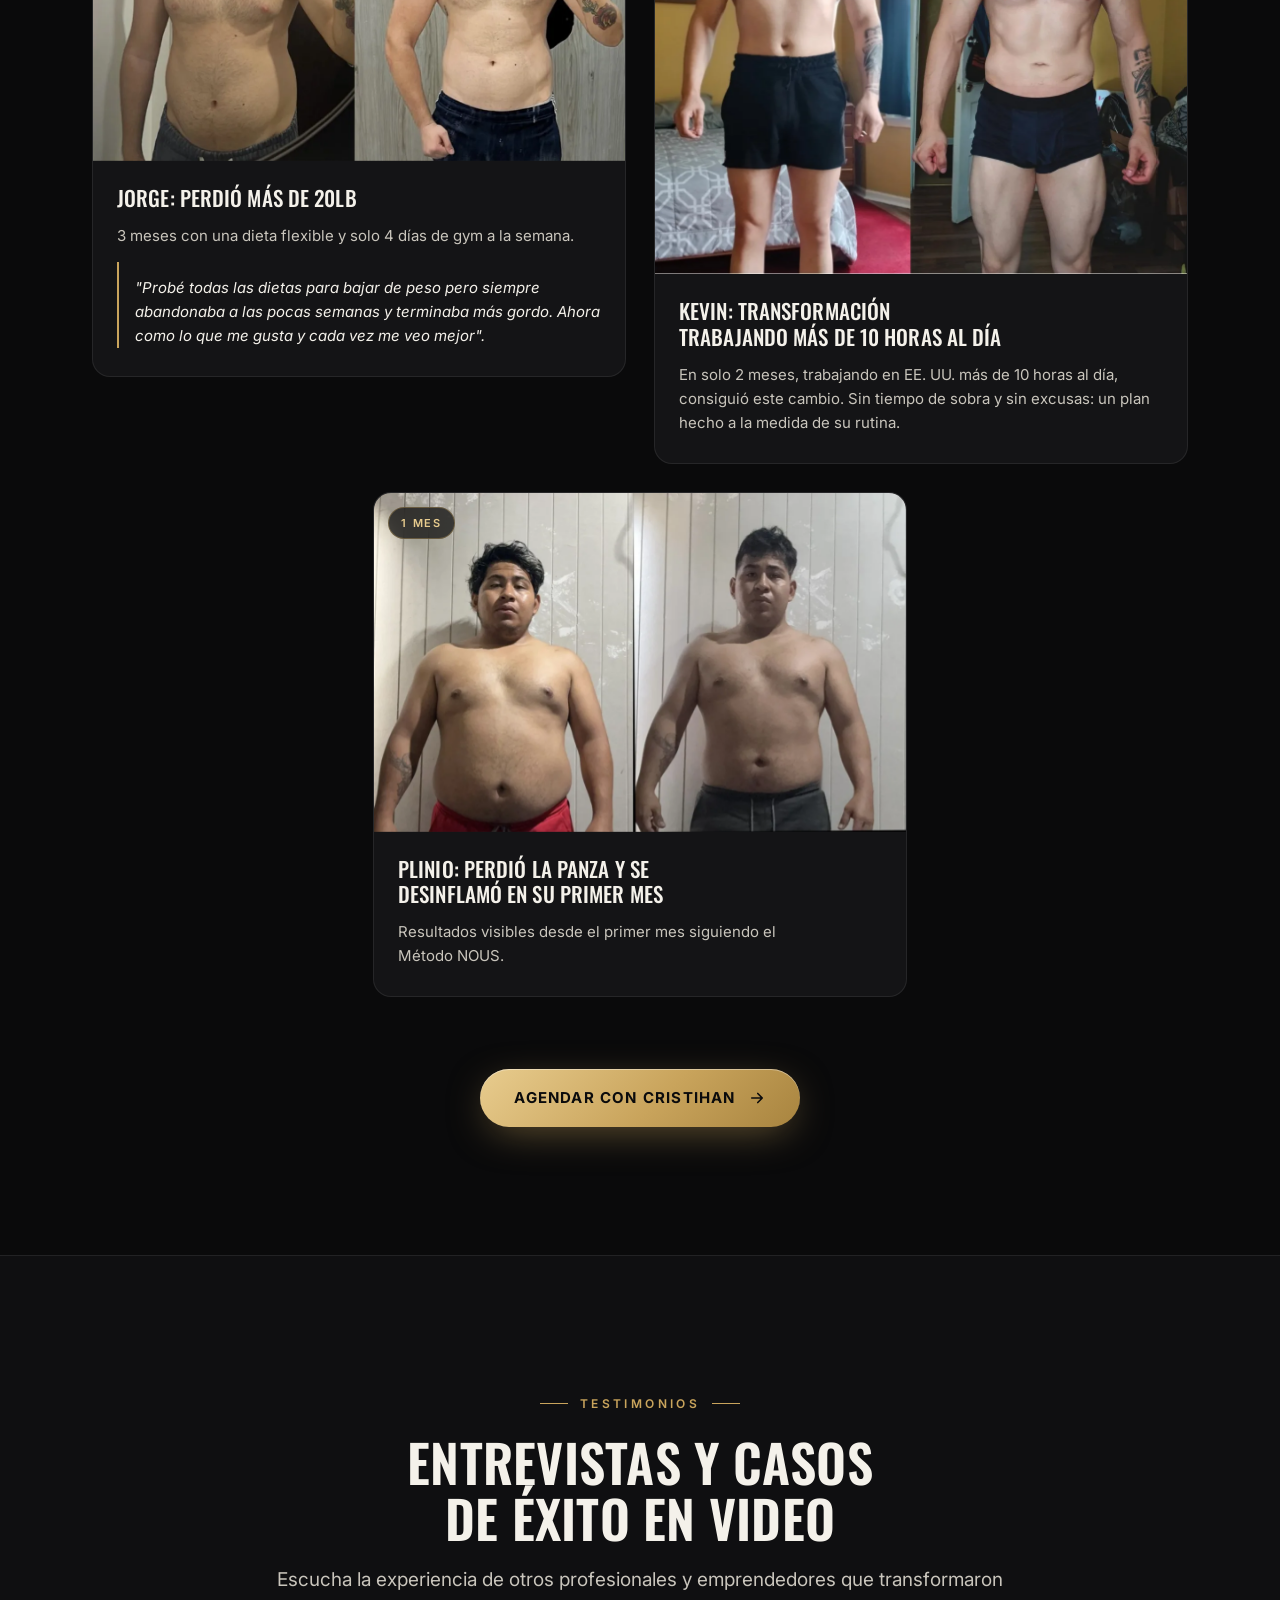
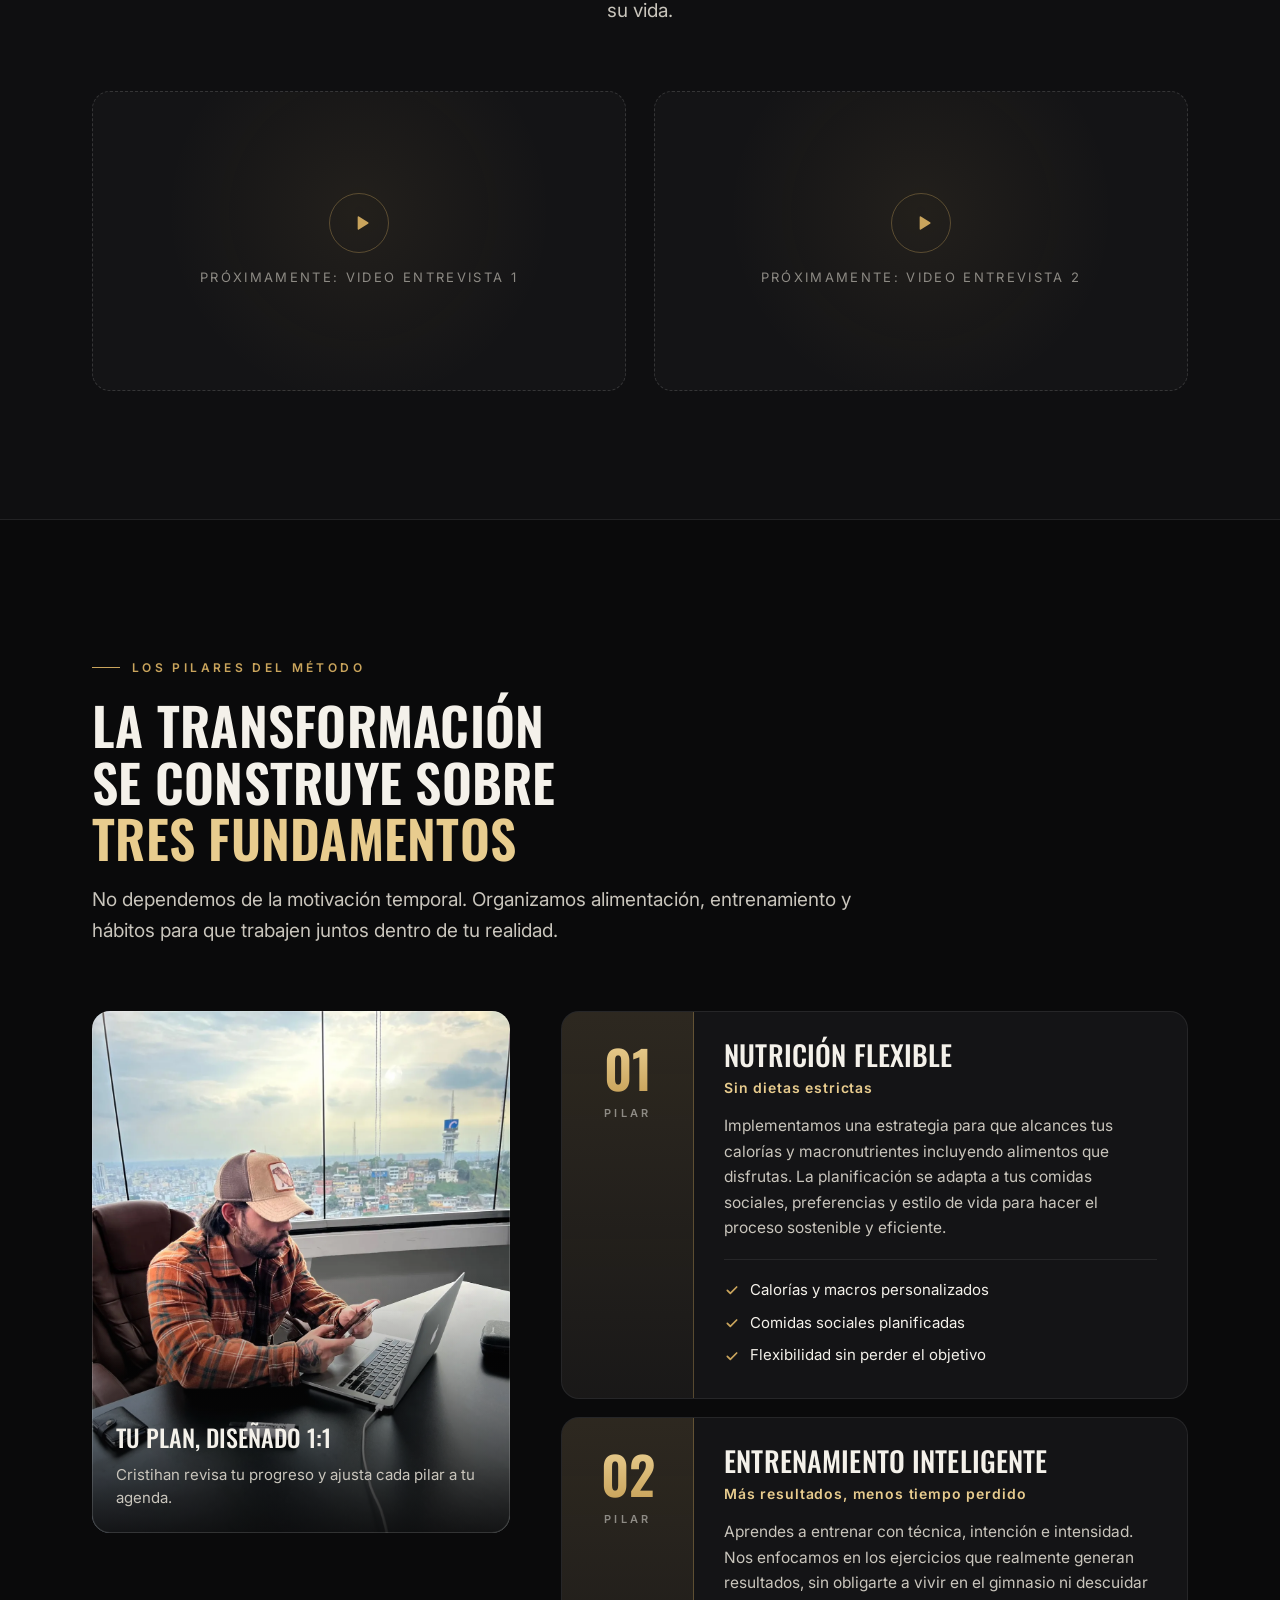
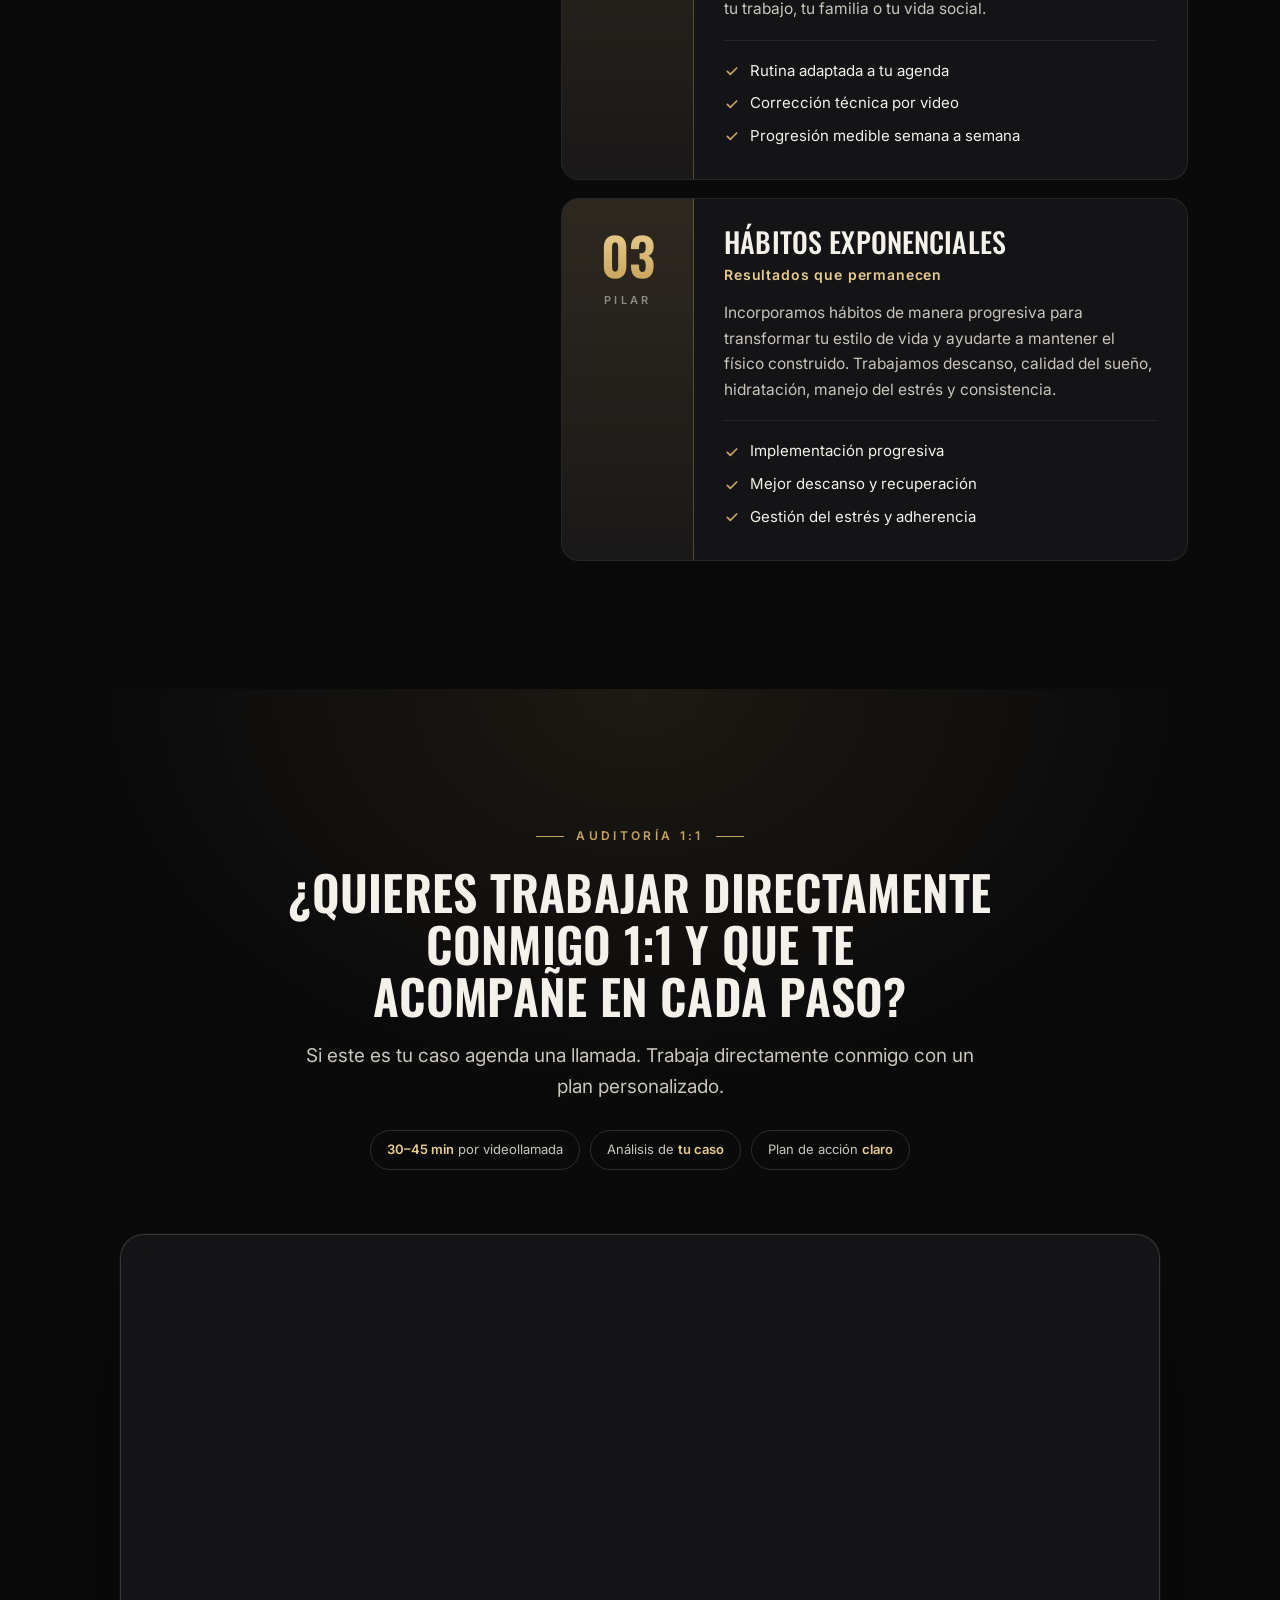
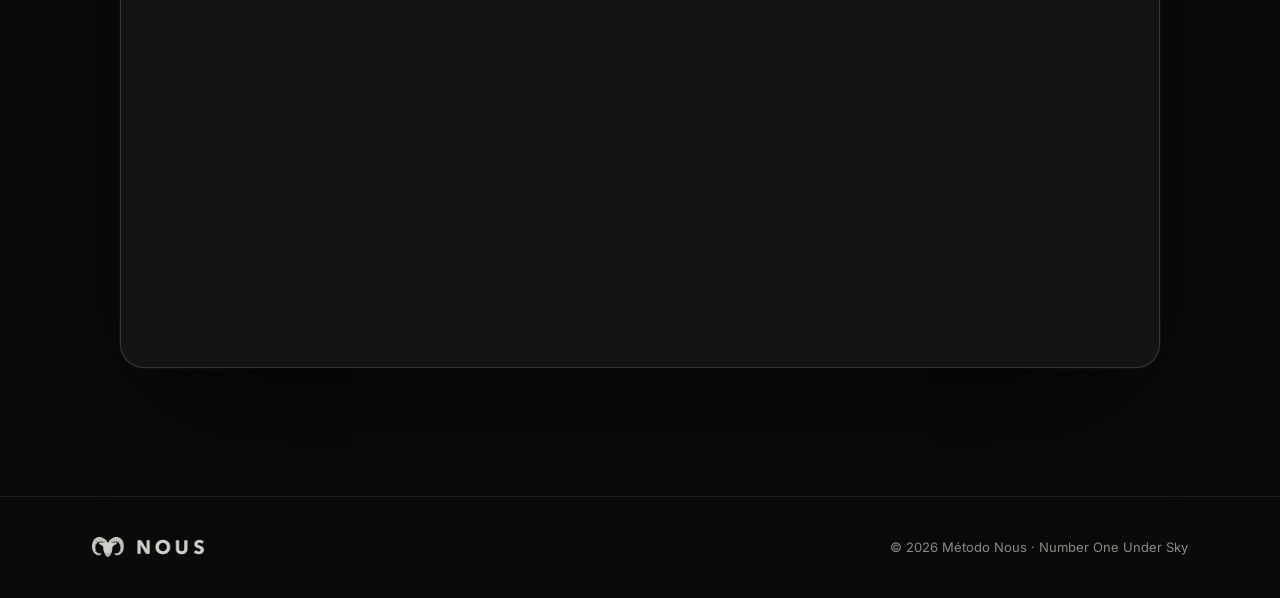
==== commit ae358236: "Móvil: vuelve el botón flotante de agendar, más arriba (88px) para no quedar oculto Co-Authored-By: " ====
--- a/index.html
+++ b/index.html
@@ -16,7 +16,7 @@
     <link rel="preconnect" href="https://fonts.gstatic.com" crossorigin>
     <link href="https://fonts.googleapis.com/css2?family=Inter:wght@400;500;600;700&family=Oswald:wght@400;500;600&display=swap" rel="stylesheet">
     <link rel="preload" as="image" href="assets/cristihan-gym.webp">
-    <link rel="stylesheet" href="styles.css?v=20260930e">
+    <link rel="stylesheet" href="styles.css?v=20261001">
     <script>document.documentElement.classList.remove('no-js');</script>
 
     <!-- CSS y JS de Calendly para el widget nativo -->
@@ -28,7 +28,7 @@
     <nav class="nav" aria-label="Principal">
         <div class="container nav-inner">
             <a href="#" class="brand" aria-label="Método Nous - inicio"><img src="assets/logo-nous.png" alt="NOUS" width="600" height="107"></a>
-            <a href="#agenda-section" class="btn-ghost">Agendar llamada</a>
+            <a href="#agenda-section" class="btn-ghost">Agendar auditoría</a>
         </div>
     </nav>
 
@@ -356,7 +356,11 @@
     </footer>
 
 
-    <script src="main.js?v=20260930e" defer></script>
+    <div class="sticky-cta">
+        <a href="#agenda-section" class="btn-cta">Agendar auditoría</a>
+    </div>
+
+    <script src="main.js?v=20261001" defer></script>
     <script>document.getElementById('year').textContent = new Date().getFullYear();</script>
 </body>
 </html>
--- a/styles.css
+++ b/styles.css
@@ -679,14 +679,16 @@
   position: fixed;
   left: 12px;
   right: 12px;
-  bottom: calc(12px + env(safe-area-inset-bottom));
+  bottom: calc(88px + env(safe-area-inset-bottom));
   z-index: 60;
   display: none;
-  transform: translateY(140%);
-  transition: transform 0.45s var(--ease);
+  opacity: 0;
+  pointer-events: none;
+  transform: translateY(24px);
+  transition: transform 0.45s var(--ease), opacity 0.35s var(--ease);
 }
 .sticky-cta .btn-cta { width: 100%; min-height: 54px; font-size: 14px; }
-.sticky-cta.is-visible { transform: translateY(0); }
+.sticky-cta.is-visible { opacity: 1; pointer-events: auto; transform: translateY(0); }
 
 /* ---------- Reveal ---------- */
 .reveal { opacity: 0; transform: translateY(28px); transition: opacity 0.9s var(--ease), transform 0.9s var(--ease); }
@@ -860,8 +862,8 @@
 
 @media (max-width: 720px) {
   body { font-size: 16px; }
-  .nav .btn-ghost { min-height: 40px; padding: 9px 16px; border-color: transparent; background: linear-gradient(135deg, var(--gold-2), var(--gold)); color: #0b0b0c; font-size: 12px; font-weight: 700; box-shadow: 0 6px 20px -8px rgba(201, 164, 92, 0.7); }
-  .nav { background: rgba(10, 10, 11, 0.78); backdrop-filter: blur(14px) saturate(140%); -webkit-backdrop-filter: blur(14px) saturate(140%); border-color: var(--line); }
+  .nav .btn-ghost { display: none; }
+  .sticky-cta { display: block; }
   .grid-casos,
   .video-grid-placeholder { grid-template-columns: 1fr; }
   .caso-card:last-child:nth-child(odd) { width: 100%; }
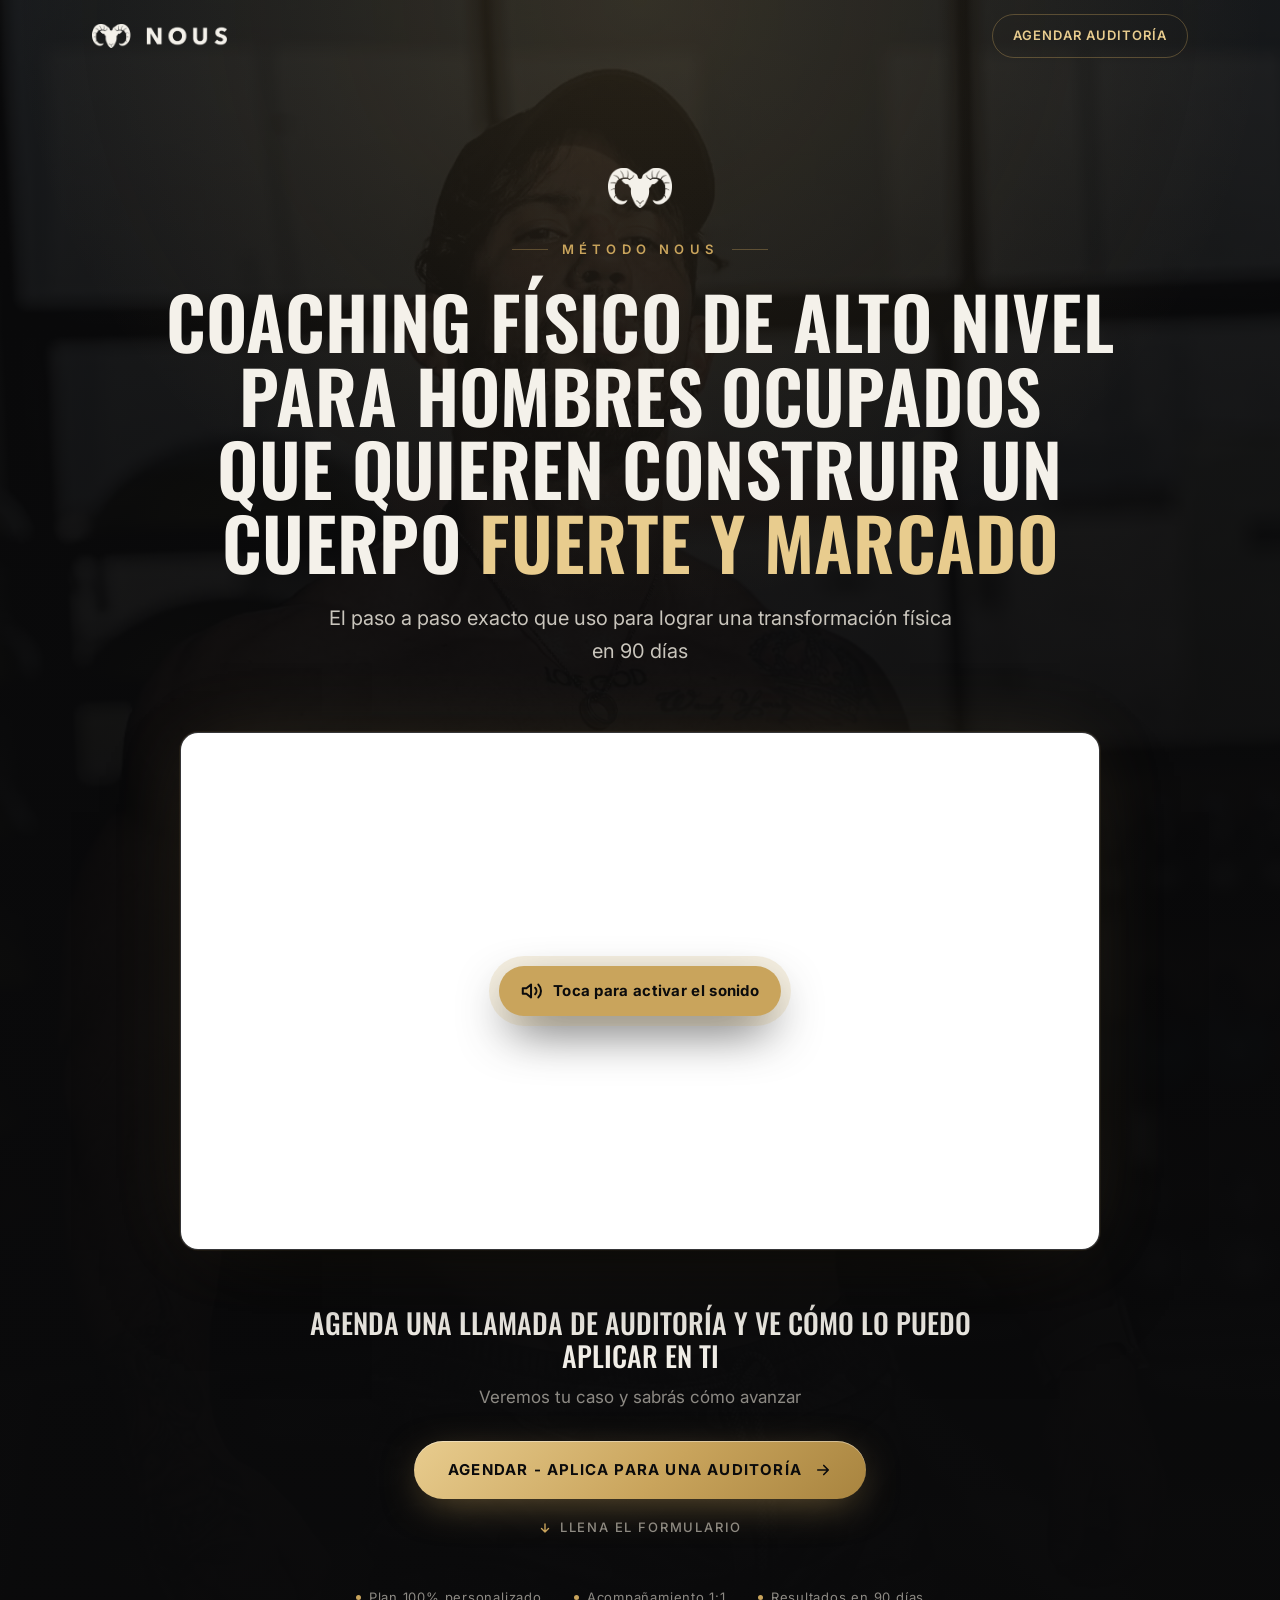
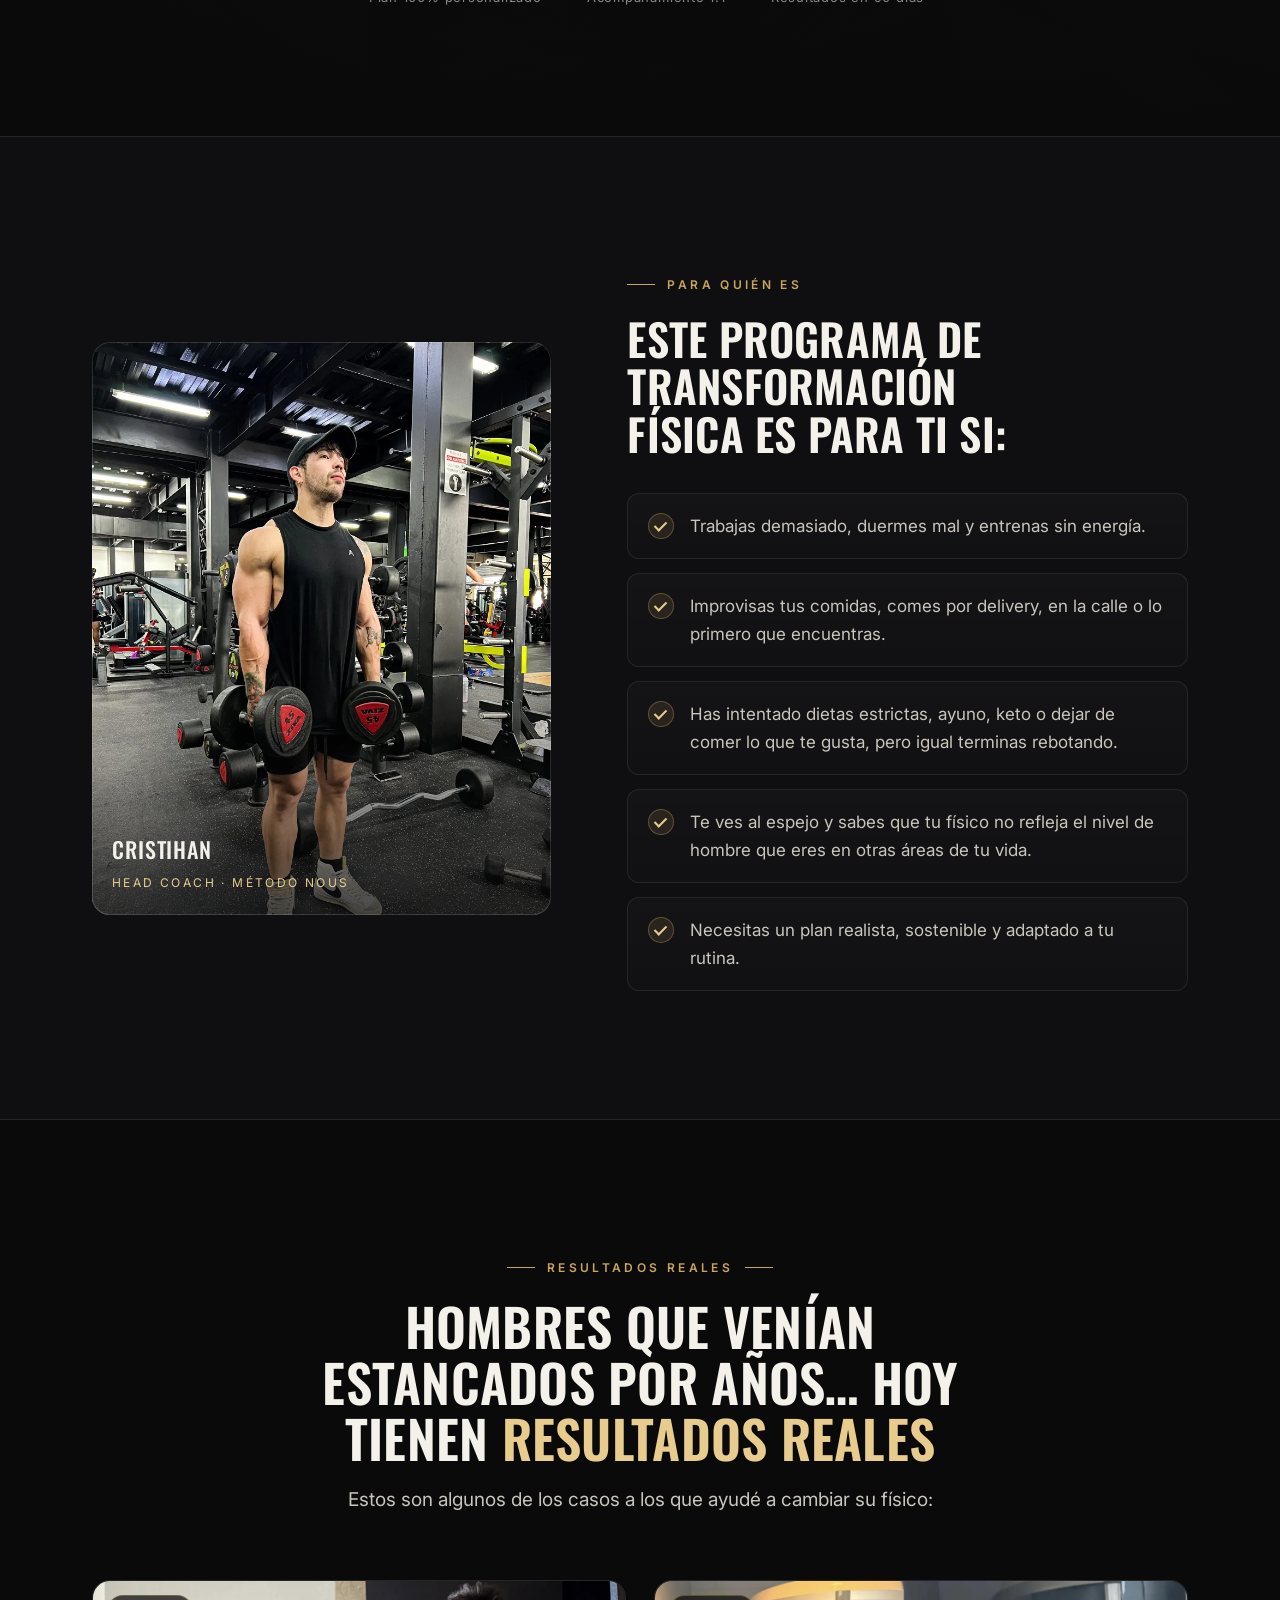
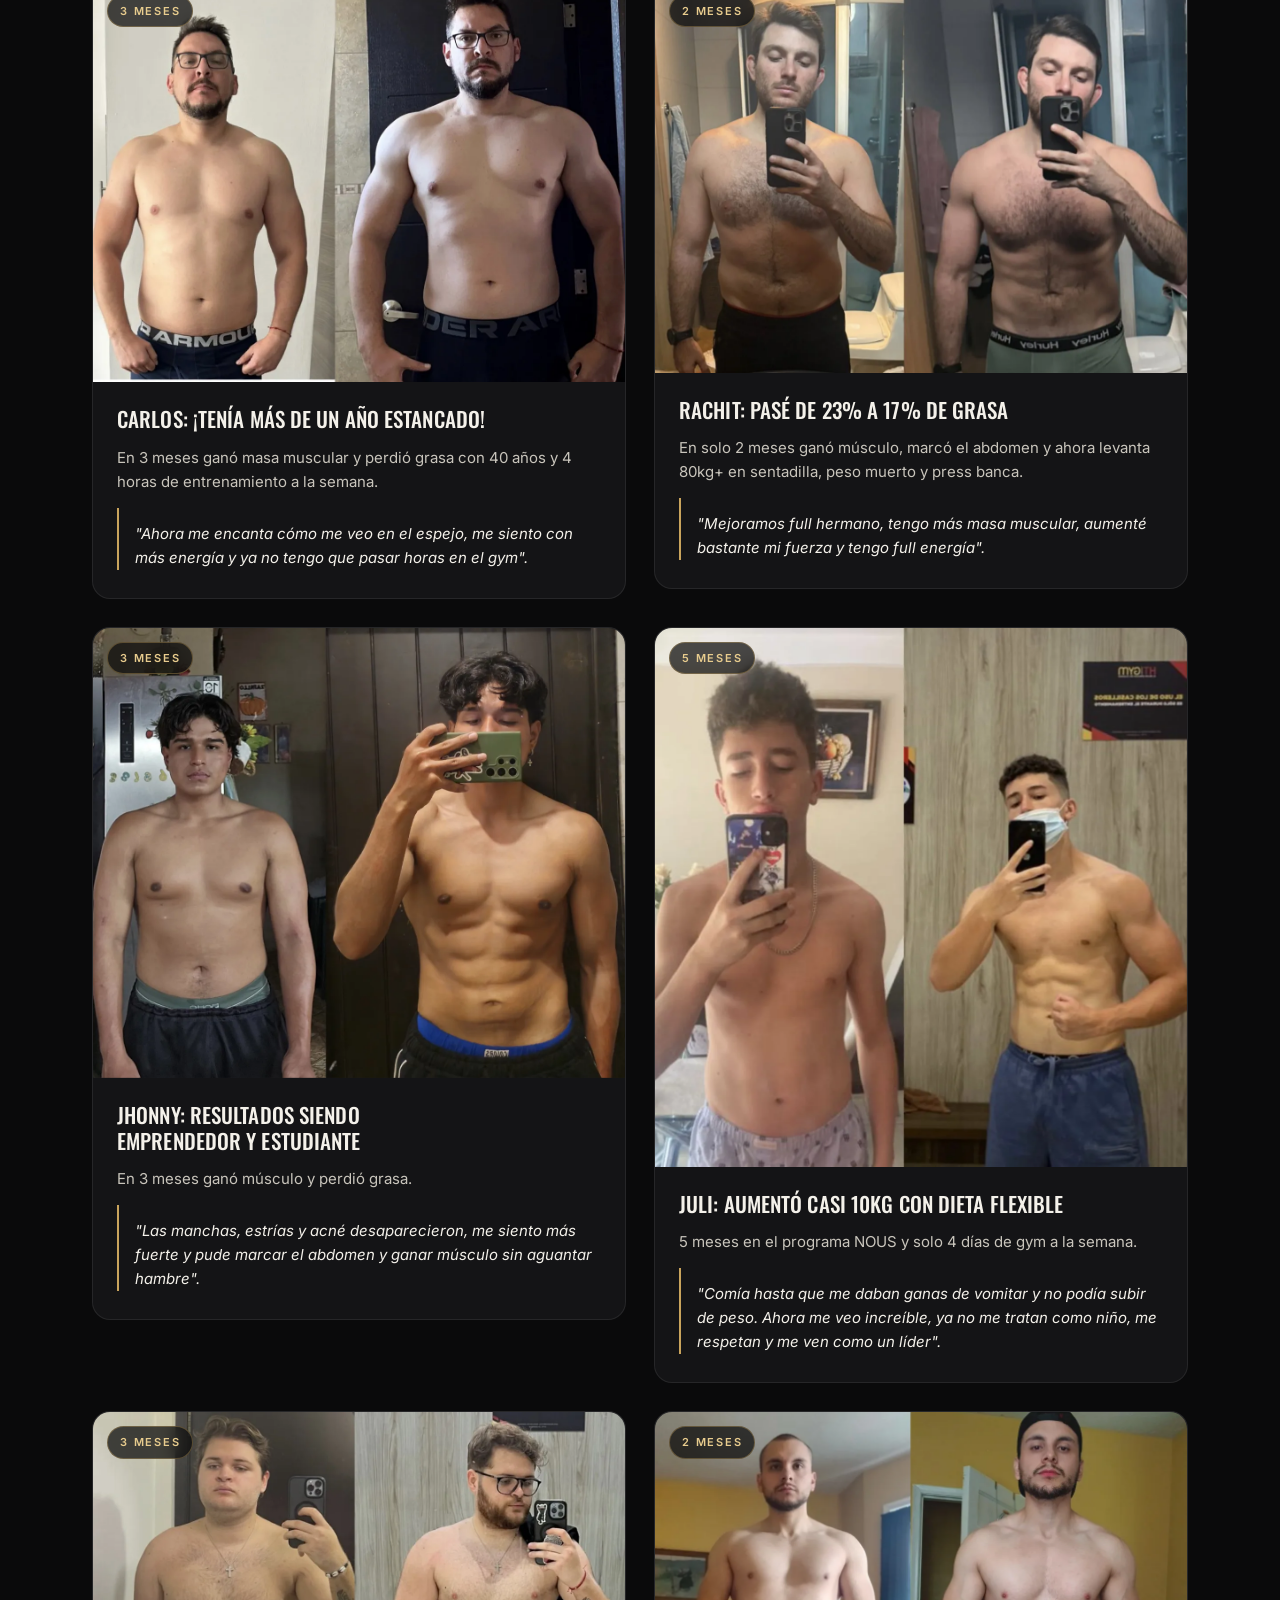
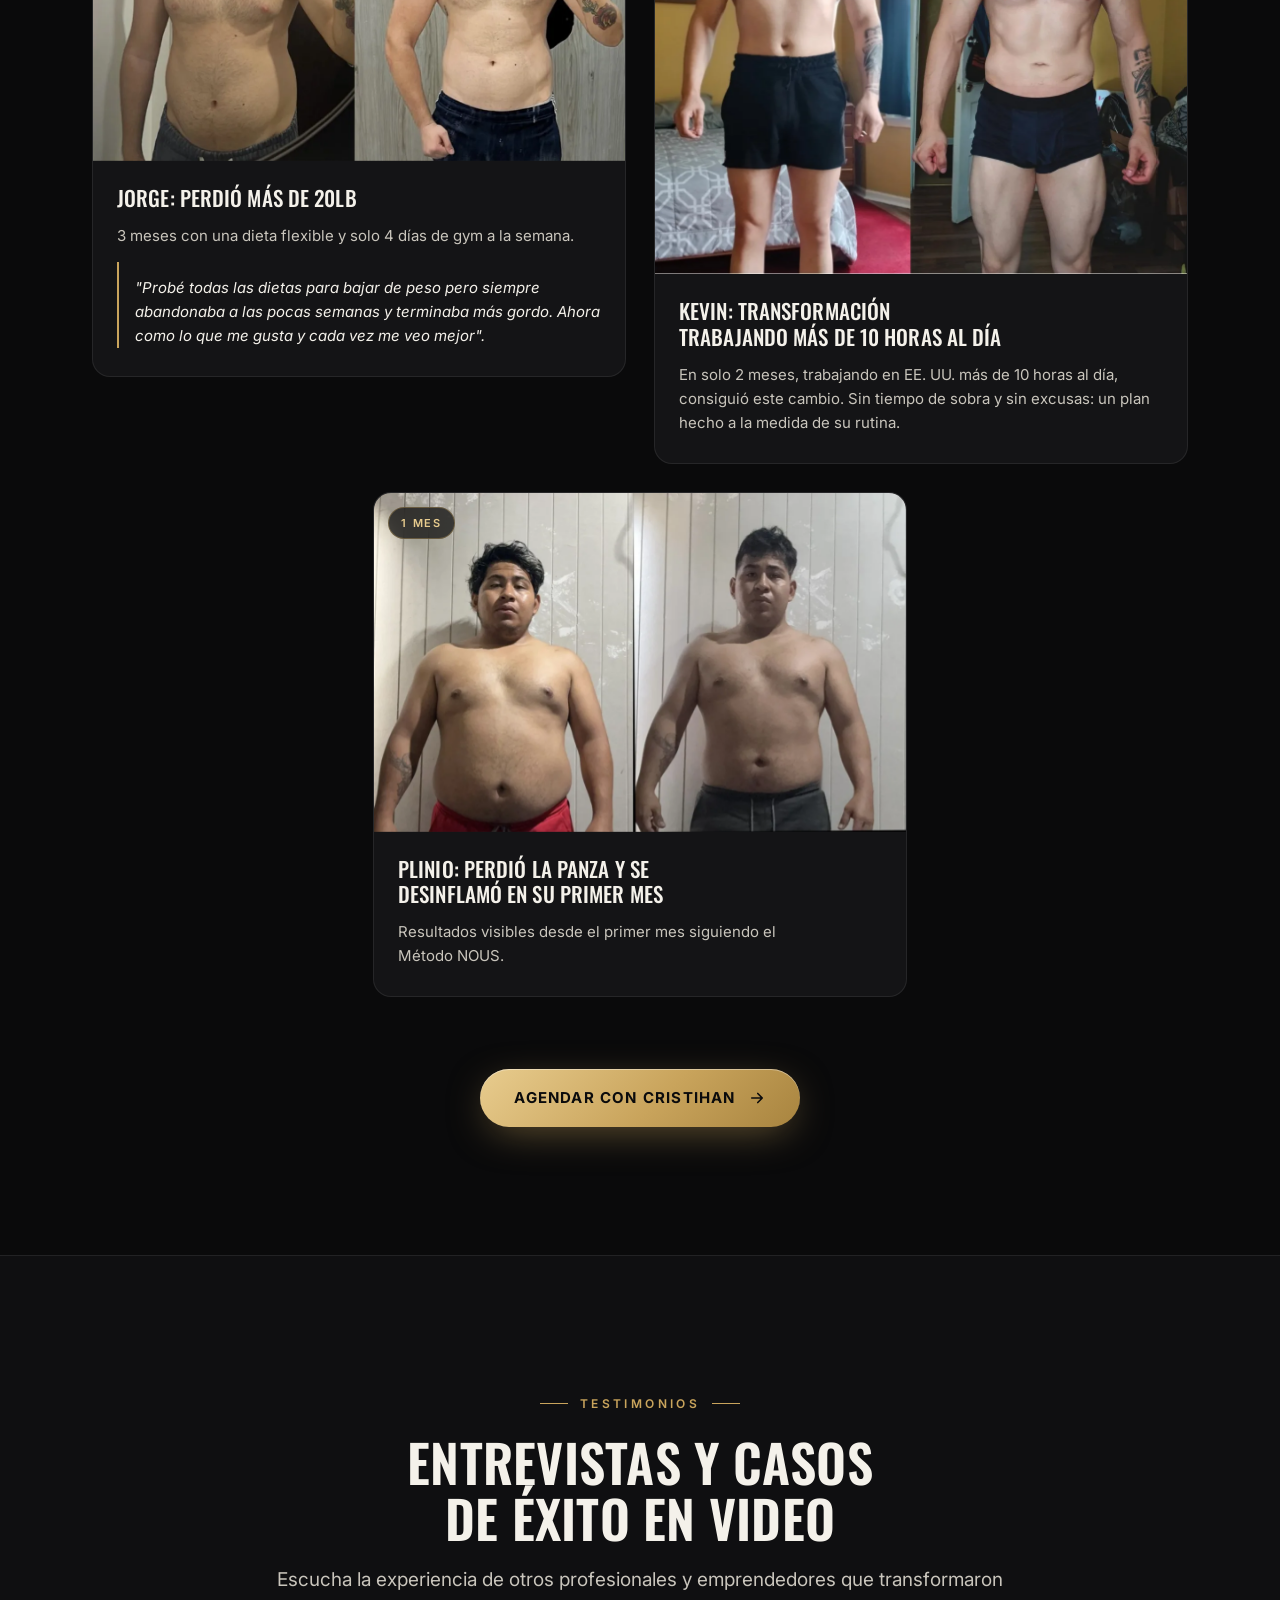
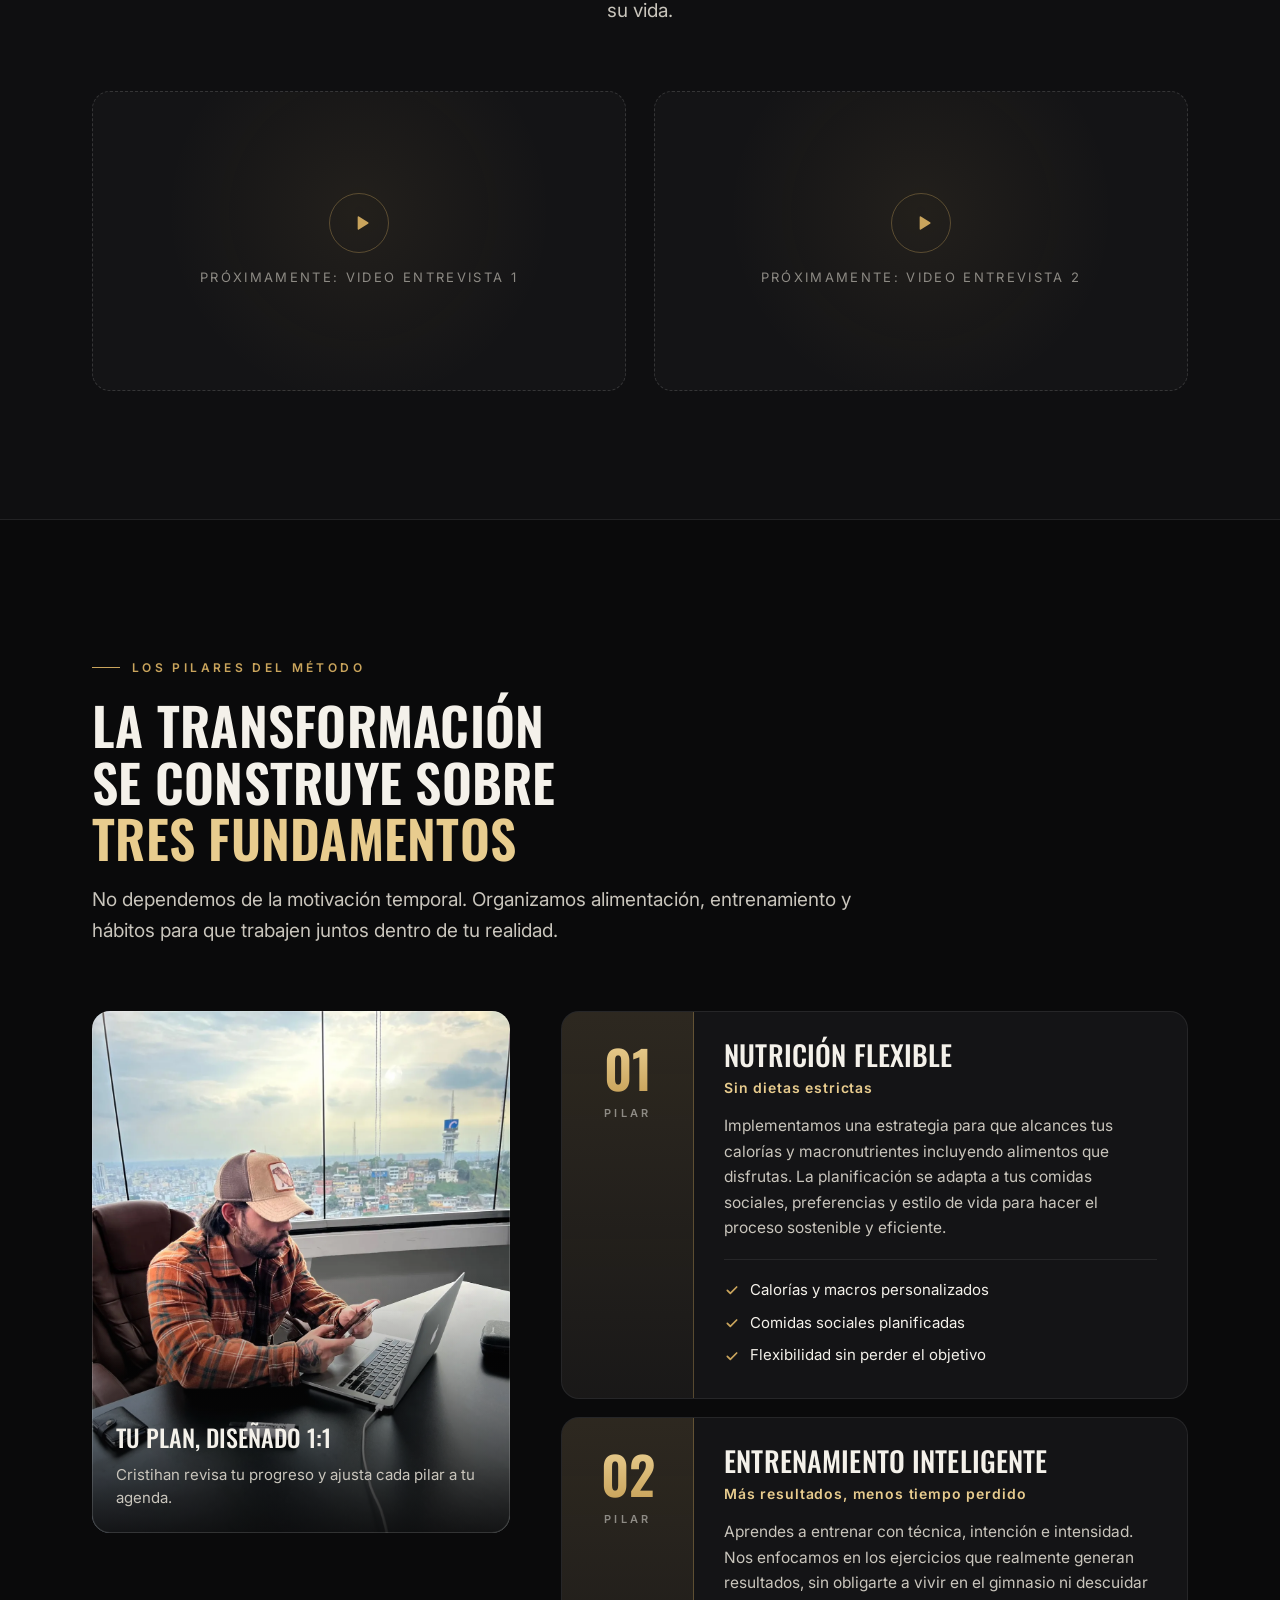
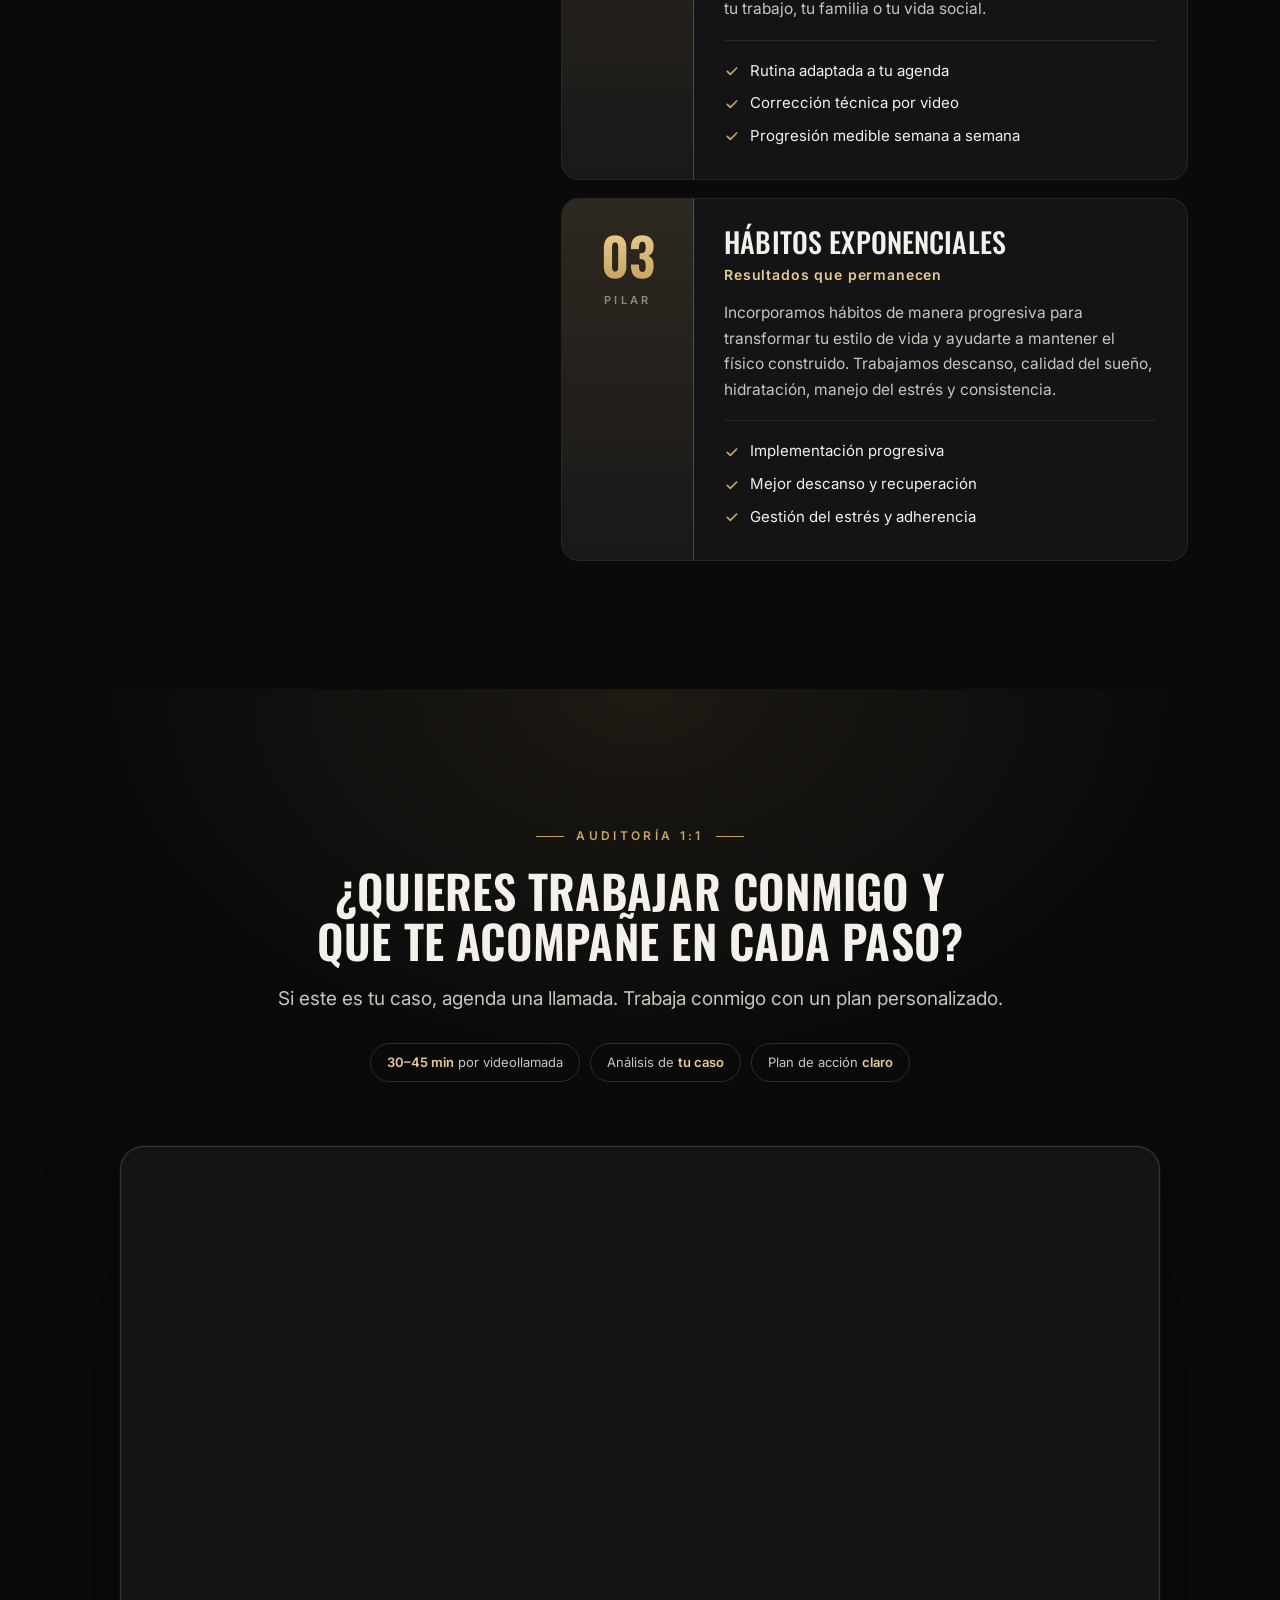
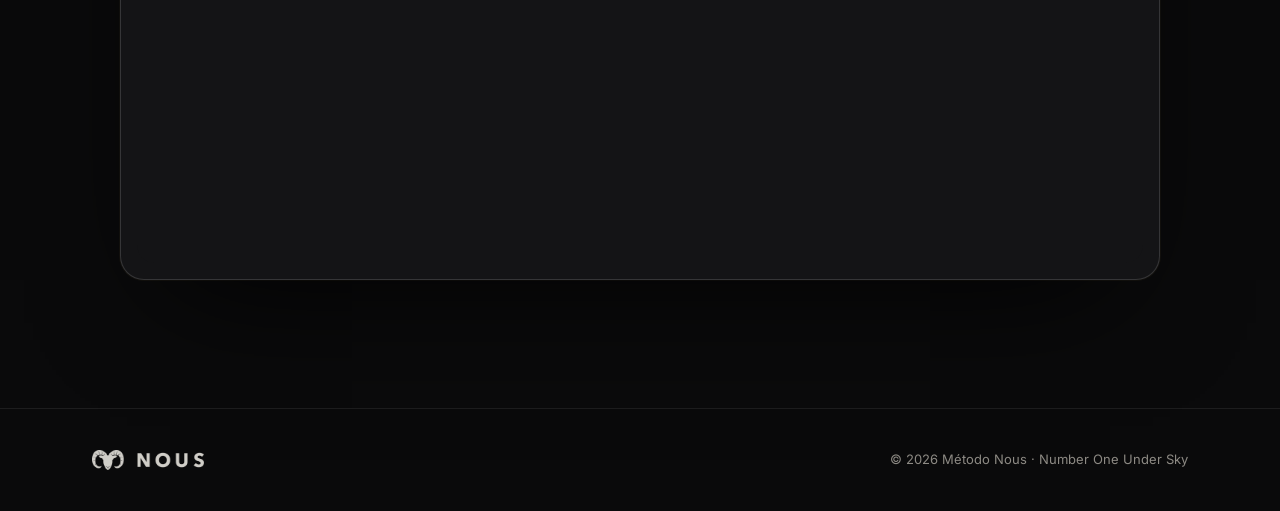
==== commit 44578845: "Agenda: nuevo título en 2 líneas y subtítulo sin 'directamente' Co-Authored-By: Claude Opus 5.5 <nor" ====
--- a/index.html
+++ b/index.html
@@ -16,7 +16,7 @@
     <link rel="preconnect" href="https://fonts.gstatic.com" crossorigin>
     <link href="https://fonts.googleapis.com/css2?family=Inter:wght@400;500;600;700&family=Oswald:wght@400;500;600&display=swap" rel="stylesheet">
     <link rel="preload" as="image" href="assets/cristihan-gym.webp">
-    <link rel="stylesheet" href="styles.css?v=20261001">
+    <link rel="stylesheet" href="styles.css?v=20261021">
     <script>document.documentElement.classList.remove('no-js');</script>
 
     <!-- CSS y JS de Calendly para el widget nativo -->
@@ -305,8 +305,8 @@
             <div class="container">
                 <div class="section-head center">
                     <span class="eyebrow reveal">Auditoría 1:1</span>
-                    <h3 class="reveal" data-delay="1">¿Quieres trabajar directamente conmigo 1:1 y que te acompañe en cada paso?</h3>
-                    <p class="section-lead reveal" data-delay="2">Si este es tu caso agenda una llamada. Trabaja directamente conmigo con un plan personalizado.</p>
+                    <h3 class="booking-title reveal" data-delay="1">¿Quieres trabajar conmigo y que te acompañe en cada paso?</h3>
+                    <p class="section-lead reveal" data-delay="2">Si este es tu caso, agenda una llamada. Trabaja conmigo con un plan personalizado.</p>
                     <ul class="booking-perks reveal" data-delay="3">
                         <li><b>30–45 min</b> por videollamada</li>
                         <li>Análisis de <b>tu caso</b></li>
@@ -322,7 +322,7 @@
 
             <script type="text/javascript">
                 // Cambia por tu enlace real de Calendly (ej: https://calendly.com/tu-usuario/auditoria)
-                var CALENDLY_URL = 'https://calendly.com/d/d3zb-9t3-qxd/metodo-nous-team-page';
+                var CALENDLY_URL = 'https://calendly.com/d/d3qb-9hd-6wc/metodo-nous-team-landingpage';
 
                 window.addEventListener('load', function () {
                     if (!window.Calendly) return;
@@ -360,7 +360,7 @@
         <a href="#agenda-section" class="btn-cta">Agendar auditoría</a>
     </div>
 
-    <script src="main.js?v=20261001" defer></script>
+    <script src="main.js?v=20261021" defer></script>
     <script>document.getElementById('year').textContent = new Date().getFullYear();</script>
 </body>
 </html>
--- a/styles.css
+++ b/styles.css
@@ -639,6 +639,7 @@
 /* ---------- Booking ---------- */
 .booking-zone { background: radial-gradient(ellipse 60% 40% at 50% 0%, rgba(201, 164, 92, 0.1), transparent 70%), var(--bg); scroll-margin-top: 72px; }
 .booking-zone h3 { font-size: clamp(28px, 4vw, 48px); }
+.booking-zone .booking-title { font-size: clamp(18px, 5.9vw, 46px); }
 
 .booking-card {
   max-width: 1040px;
